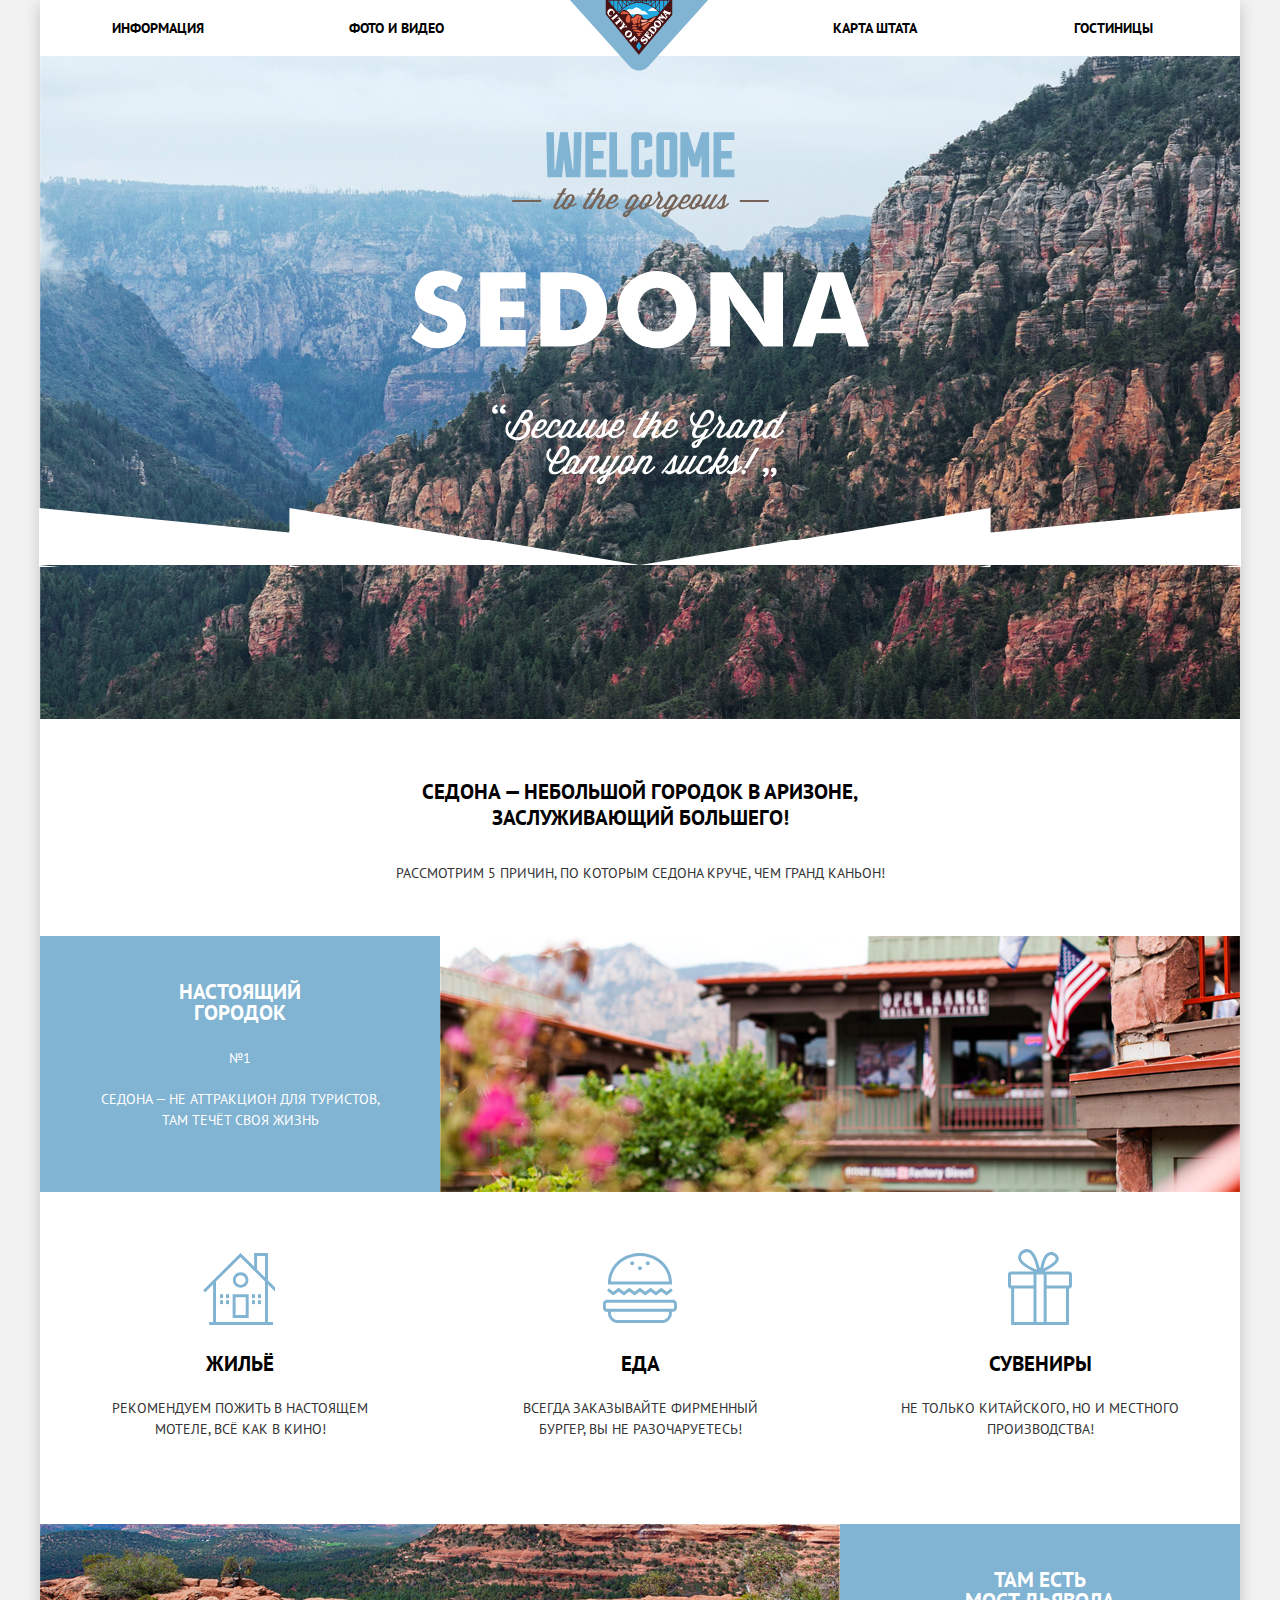
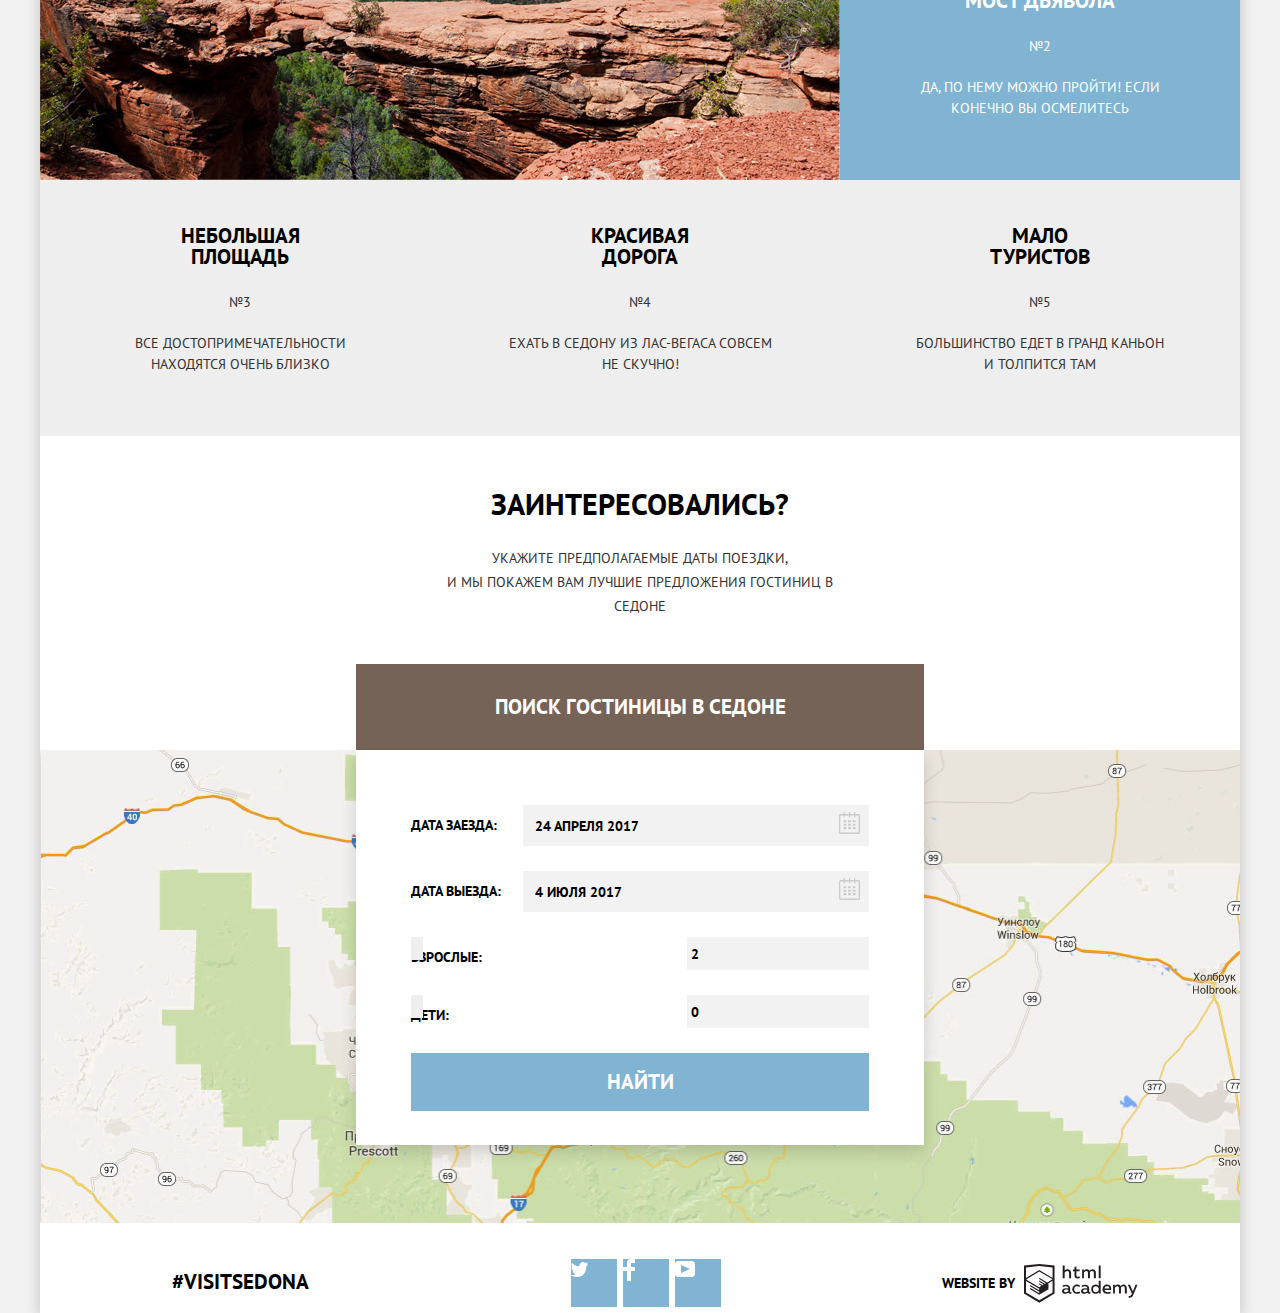
==== index.html @ 082857dd "Пыптки справиться с микросетками" ====
<!DOCTYPE html>
<html lang="ru">
  <head>
    <meta charset="utf-8">
    <title>Седона</title>
    <link href="https://fonts.googleapis.com/css?family=PT+Sans:400,700&amp;subset=cyrillic" rel="stylesheet"> 
    <link rel="stylesheet" href="css/normalize.css">
    <link rel="stylesheet" href="css/style.css">
  </head>
  <body>
    <div class="site-wrapper">
    <header class="main-header">
      <a class="main-header-logo">
        <img src="img/logo.png" width="140" height="71" alt="Логотип небольшого городка Седона">
      </a>
      <nav class="main-navigation">
        <ul class="site-navigation">
          <li><a href="#">Информация</a></li>
          <li><a href="#">Фото и видео</a></li>
          <li><a href="#">Карта штата</a></li>
          <li><a href="hotels.html">Гостиницы</a></li>
        </ul>
      </nav>
    </header>

    <main>
      <div class="sedona-description">
        <div class="welcome-wrapper">
          <img src="img/welcome.svg" width="459" height="353" alt="Добро пожаловать в Седону!">
        </div>
        <h1>Седона — небольшой городок в Аризоне, <br> заслуживающий большего!</h1>
      </div>

      <section class="features">
        <h2 class="visually-hidden">Преимущества</h2>
        <p class="feature-text">Рассмотрим 5 причин, по которым Седона круче, чем гранд каньон!</p>
        <ul class="features-list">
          <li class="features-list-item">
              <div class="feature-description">
                  <h3>Настоящий<br> городок</h3>
                  <span class="features-number">№1</span>
                  <p>Седона — не аттракцион для туристов, там течёт своя жизнь</p>
              </div>
              <img src="img/feature1.jpg" width="800" height="256" alt="Фотография городка Седона">  
              <ul class="advice-list">
                <li class="advice-list-item">
                  <h4>Жильё</h4>
                  <p>Рекомендуем пожить в настоящем мотеле, всё как в кино!</p>
                </li>
                <li class="advice-list-item">
                    <h4>Еда</h4>
                    <p>Всегда заказывайте фирменный бургер, вы не разочаруетесь!</p>
                </li>
                <li class="advice-list-item">
                    <h4>Сувениры</h4>
                    <p>Не только китайского, но и местного производства!</p>
                </li>
              </ul>         
          </li>

          <li class="features-list-item">
            <img src="img/feature2.jpg" width="800" height="256" alt="Фотография моста дьявола">
            <div class="feature-description">
              <h3>Там есть<br> Мост дьявола</h3>
              <span class="features-number">№2</span>
              <p>Да, по нему можно пройти! Если конечно вы осмелитесь</p>
            </div>
          </li>
          <li class="features-list-item">
            <h3>Небольшая<br> площадь</h3>
            <span class="features-number">№3</span>
            <p>Все достопримечательности находятся очень близко</p>
          </li>
          <li class="features-list-item">
            <h3>Красивая<br> дорога</h3>
            <span class="features-number">№4</span>
            <p>Ехать в Седону из Лас-Вегаса совсем не скучно!</p>
          </li>
          <li class="features-list-item">
            <h3>Мало<br> туристов</h3>
            <span class="features-number">№5</span>
            <p>Большинство едет в гранд каньон<br> и толпится там</p>
          </li>
        </ul>
      </section>

      <section class="search">
        <h2 class="visually-hidden">Поиск гостиницы в Седоне</h2>
        <p class="search-words"><b>Заинтересовались?</b></p>
        <p class="search-info">Укажите предполагаемые даты поездки, <br>
            и мы покажем вам лучшие предложения гостиниц в седоне
        </p>
        <button class="button open-search-button" type="button">Поиск гостиницы в Седоне</button>

        <div class="modal modal-search">
            <h2 class="visually-hidden">Поиск гостиницы в Седоне</h2>

            <form class="search-form" action="https://echo.htmlacademy.ru" method="post">
              <p class="search-form-item">
                <label for="arrival-date-info">Дата заезда:</label>
                <input class="input-dates" type="text"  value="24 апреля 2017" placeholder="24 апреля 2017" name="arrival-date" id="arrival-date-info">
                <button class="button button-calendar" type="button">
                  Календарь
                  <svg xmlns="http://www.w3.org/2000/svg" width="21" height="22" viewBox="0 0 21 22">
                    <path d="M19.251 2.025h-2.845V.648c0-.381-.294-.689-.656-.689-.363 0-.656.308-.656.689v1.377h-3.938V.648c0-.381-.294-.689-.655-.689-.363 0-.657.308-.657.689v1.377H5.906V.648c0-.381-.294-.689-.656-.689-.363 0-.657.308-.657.689v1.377H1.75C.784 2.025 0 2.847 0 3.862v16.302C0 21.179.784 22 1.75 22h17.501c.966 0 1.749-.821 1.749-1.836V3.862c0-1.015-.783-1.837-1.749-1.837zm.437 18.139a.448.448 0 0 1-.437.459H1.75a.45.45 0 0 1-.438-.459V3.862a.45.45 0 0 1 .438-.459h2.844v1.378c0 .381.294.689.657.689.362 0 .656-.308.656-.689V3.403h3.938v1.378c0 .381.294.689.657.689.361 0 .655-.308.655-.689V3.403h3.938v1.378c0 .381.293.689.656.689.362 0 .656-.308.656-.689V3.403h2.845c.241 0 .437.206.437.459v16.302z"/>
                    <path d="M4.594 8.225h2.625v2.066H4.594zM4.594 11.668h2.625v2.067H4.594zM4.594 15.112h2.625v2.066H4.594zM9.188 15.112h2.625v2.066H9.188zM9.188 11.668h2.625v2.067H9.188zM9.188 8.225h2.625v2.066H9.188zM13.781 15.112h2.625v2.066h-2.625zM13.781 11.668h2.625v2.067h-2.625zM13.781 8.225h2.625v2.066h-2.625z"/>
                </svg>                
                </button>
              </p>
              <p class="search-form-item">
                <label for="departure-date-info">Дата Выезда:</label>
                <input class="input-dates" type="text" value="4 июля 2017" placeholder="4 июля 2017" name="departure-date" id="departure-date-info">
                <button class="button button-calendar" type="button">
                  Календарь
                  <svg xmlns="http://www.w3.org/2000/svg" width="21" height="22" viewBox="0 0 21 22">
                    <path d="M19.251 2.025h-2.845V.648c0-.381-.294-.689-.656-.689-.363 0-.656.308-.656.689v1.377h-3.938V.648c0-.381-.294-.689-.655-.689-.363 0-.657.308-.657.689v1.377H5.906V.648c0-.381-.294-.689-.656-.689-.363 0-.657.308-.657.689v1.377H1.75C.784 2.025 0 2.847 0 3.862v16.302C0 21.179.784 22 1.75 22h17.501c.966 0 1.749-.821 1.749-1.836V3.862c0-1.015-.783-1.837-1.749-1.837zm.437 18.139a.448.448 0 0 1-.437.459H1.75a.45.45 0 0 1-.438-.459V3.862a.45.45 0 0 1 .438-.459h2.844v1.378c0 .381.294.689.657.689.362 0 .656-.308.656-.689V3.403h3.938v1.378c0 .381.294.689.657.689.361 0 .655-.308.655-.689V3.403h3.938v1.378c0 .381.293.689.656.689.362 0 .656-.308.656-.689V3.403h2.845c.241 0 .437.206.437.459v16.302z"/>
                    <path d="M4.594 8.225h2.625v2.066H4.594zM4.594 11.668h2.625v2.067H4.594zM4.594 15.112h2.625v2.066H4.594zM9.188 15.112h2.625v2.066H9.188zM9.188 11.668h2.625v2.067H9.188zM9.188 8.225h2.625v2.066H9.188zM13.781 15.112h2.625v2.066h-2.625zM13.781 11.668h2.625v2.067h-2.625zM13.781 8.225h2.625v2.066h-2.625z"/>
                </svg>                
                </button>
              </p>
              <p class="search-form-item">
                  <label for="adults-quantity">Взрослые:</label>
                  <button class="button button-plus" type="button">Увеличить</button>
                  <input type="text" name="adults-quantity" id="adults-quantity" value="2">
                  <button class="button button-minus" type="button">Уменьшить</button>
              </p>
              <p class="search-form-item">
                  <label for="children-quantity">Дети:</label>
                  <button class="button button-plus" type="button">Увеличить</button>
                  <input type="text" name="children-quantity" id="children-quantity" value="0">
                  <button class="button button-minus" type="button">Уменьшить</button>
              </p>
              <button class="button search-button" type="submit">Найти</button>
            </form>
            
        </div>

      </section>

      <section class="location">
        <h2 class="visually-hidden">Местоположение Седоны</h2>
        <img src="img/map.jpg" width="1200" height="473" alt="Расположение городка Седона: штат Аризона">
      </section>
    </main>

    <footer class="main-footer">
      <p class="sedona-hashtag">#visitsedona</p>
      <ul class="footer-social">
        <li>
          <a class="social-button" href="#">
            Twitter
            <svg xmlns="http://www.w3.org/2000/svg" xmlns:xlink="http://www.w3.org/1999/xlink" width="17" height="15" viewBox="0 0 17 15">
              <path d="M10.95.144c1.685-.496 2.984.27 3.577 1.179.673-.231 1.331-.481 2.011-.708a2.345 2.345 0 0 1-.857 1.768c.685.17 1.304-.491 1.304-.491-.169 1-1.006 1.788-1.563 2.024-.231 6.75-3.175 11.217-10.077 11.082h-.446c-.41 0-4.164-.46-4.898-1.887 2.271.196 3.893-.422 4.693-1.177-.96-.3-2.679-.477-2.979-2.95.349.106.564.228 1.19.119C1.705 8.247.374 7.53.448 5.33c.285.328 1.067.536 1.34.472C1.085 5.561-.182 2.442.894.85c1.818 1.854 3.735 3.606 7.152 3.773C8.254 2.33 9.183.793 10.95.144z"/>
          </svg>
          </a>
        </li>
        <li>
          <a class="social-button" href="#">
            Facebook
            <svg xmlns="http://www.w3.org/2000/svg" width="12" height="22" viewBox="0 0 12 22">
              <path d="M12 4V0H8a4 4 0 0 0-4 4v4H0v4h4v10h4V12h4V8H8V4h4z"/>
            </svg>
          </a>
        </li>
        <li>
          <a class="social-button" href="#">
            Youtube
            <svg xmlns="http://www.w3.org/2000/svg" xmlns:xlink="http://www.w3.org/1999/xlink" width="20" height="16" viewBox="0 0 20 16">
              <path d="M17 0H3C1.35 0 0 1.35 0 3v10c0 1.65 1.35 3 3 3h14c1.65 0 3-1.35 3-3V3c0-1.65-1.35-3-3-3zM6.027 11.998V4.002L15.014 8l-8.987 3.998z"/>
          </svg>
          </a>
        </li>
      </ul>
     <p class="footer-copyright">
       <b>website by</b>
       <a href="https://htmlacademy.ru/intensive/htmlcss">
        <svg xmlns="http://www.w3.org/2000/svg" width="115" height="41">
          <path d="M46.84 28.22a2.07 2.07 0 0 0 .58-.11v1.4a3.41 3.41 0 0 1-1.24.22 1.75 1.75 0 0 1-1.75-1 5.08 5.08 0 0 1-3.3 1.13c-1.59 0-3.06-.87-3.06-2.68 0-2.24 2.08-2.93 3.9-2.93a11.63 11.63 0 0 1 2.28.26v-.31c0-1.09-.8-1.86-2.3-1.86a7.79 7.79 0 0 0-3.15.67v-1.79a10.72 10.72 0 0 1 3.35-.58c2.48 0 4 1.18 4 3.83v3.14a.57.57 0 0 0 .69.61zm-6.76-1.19a1.42 1.42 0 0 0 1.64 1.29 3.56 3.56 0 0 0 2.53-1v-1.51a10.21 10.21 0 0 0-1.9-.22c-1.1.01-2.27.35-2.27 1.45zM53.06 20.62a5.29 5.29 0 0 1 2.7.67v1.79a4.28 4.28 0 0 0-2.42-.73 2.89 2.89 0 1 0 0 5.76 5.26 5.26 0 0 0 2.55-.67v1.8a6.58 6.58 0 0 1-2.9.6 4.42 4.42 0 0 1-4.72-4.54 4.54 4.54 0 0 1 4.79-4.68zM65.84 28.22a2.07 2.07 0 0 0 .58-.11v1.4a3.41 3.41 0 0 1-1.24.22 1.75 1.75 0 0 1-1.75-1 5.08 5.08 0 0 1-3.3 1.13c-1.59 0-3.06-.87-3.06-2.68 0-2.24 2.08-2.93 3.9-2.93a11.63 11.63 0 0 1 2.28.26v-.31c0-1.09-.8-1.86-2.3-1.86a7.79 7.79 0 0 0-3.15.67v-1.79a10.72 10.72 0 0 1 3.35-.58c2.48 0 4 1.18 4 3.83v3.14a.57.57 0 0 0 .69.61zm-6.76-1.19a1.42 1.42 0 0 0 1.64 1.29 3.56 3.56 0 0 0 2.53-1v-1.51a10.21 10.21 0 0 0-1.9-.22c-1.11.01-2.27.35-2.27 1.45zM76.67 16.85v12.76h-1.76v-1.39a4.07 4.07 0 0 1-3.35 1.62 4.62 4.62 0 0 1 0-9.22 4 4 0 0 1 3.15 1.37v-5.14h2zm-4.76 5.48a2.9 2.9 0 0 0 0 5.8 3 3 0 0 0 2.79-1.84v-2.13a3.06 3.06 0 0 0-2.79-1.83zM82.99 20.62c3.48 0 4.68 2.81 4.12 5.34h-6.58c.22 1.57 1.75 2.22 3.35 2.22a6.41 6.41 0 0 0 2.77-.62v1.68a7.5 7.5 0 0 1-3.14.6c-2.68 0-5-1.53-5-4.61a4.39 4.39 0 0 1 4.48-4.61zm.09 1.62a2.39 2.39 0 0 0-2.57 2.26h4.85a2.06 2.06 0 0 0-2.28-2.26zM89.1 29.61v-8.75h1.73v1.09a4 4 0 0 1 2.92-1.33 3 3 0 0 1 2.73 1.4 4.33 4.33 0 0 1 3.06-1.4 3.21 3.21 0 0 1 3.32 3.52v5.47h-2V24.2a1.67 1.67 0 0 0-1.73-1.84 2.94 2.94 0 0 0-2.17 1.18V29.61h-2V24.2a1.67 1.67 0 0 0-1.73-1.84 3.11 3.11 0 0 0-2.32 1.35v5.91h-2zM111.47 20.86h2l-4.1 9.93c-.95 2.28-2.19 3-3.52 3a5 5 0 0 1-1.15-.15v-1.66a3 3 0 0 0 .89.13c.95 0 1.66-.67 2.17-2l.18-.44-4.16-8.82h2.13l3 6.6zM40.66 1.53v5a4 4 0 0 1 2.83-1.2A3.41 3.41 0 0 1 47.1 8.9v5.41h-2V9.15a1.9 1.9 0 0 0-2-2.1 3.08 3.08 0 0 0-2.44 1.46v5.8h-2V1.53h2zM52.43 2.42v3.12h3.17v1.71h-3.17v4c0 1.15.53 1.53 1.66 1.53a4.71 4.71 0 0 0 1.77-.35v1.68a7.14 7.14 0 0 1-2.35.38 2.68 2.68 0 0 1-3-2.88V7.23h-1.6V5.52h1.57V2.88zM58.1 14.29V5.54h1.73v1.09a4 4 0 0 1 2.92-1.33 3 3 0 0 1 2.73 1.4 4.33 4.33 0 0 1 3.06-1.4 3.21 3.21 0 0 1 3.32 3.52v5.47h-2V8.88a1.67 1.67 0 0 0-1.73-1.84 2.94 2.94 0 0 0-2.17 1.18V14.29h-2V8.88a1.67 1.67 0 0 0-1.73-1.84 3.11 3.11 0 0 0-2.32 1.35v5.91h-2zM74.72 1.52h1.95v12.76h-1.95zM15.44.02h-.16L0 1.62v28l15.28 9.09 15.28-9.09v-28zm13.12 28.45l-13.28 7.9L2 28.47V16.99l13.22 7.87v1.43l-9.07-5.4v1.38l9.11 5.47v1.46l-9.1-5.42v1.38l9.11 5.47 9.19-5.5V19.22l4.1-2.45v11.67zm0-13.16l-3.65 2.14-1.68 1-8-4.76v1.38l6.84 4.07h-.06l-.15.09-1 .57-5.64-3.36v1.38l4.45 2.65-1.05.7-3.36-2v1.38l2.21 1.3-2.25 1.35-13.16-7.82 13.17-7.92zm0-1.39L15.21 6.05l-13.2 7.86V3.41l13.28-1.39 13.28 1.39v10.51z"/>
        </svg>
       </a>
     </p>
    </footer>
    </div>
  </body>
</html>
---- css/style.css ----
body {
    margin: 0;
    padding: 0;
  
    font-family: 'PT Sans', Arial, sans-serif;
    font-size: 14px;
    line-height: 21px;
    font-weight: 400;
    color:#333333;
    text-transform: uppercase;

    background-color: #f2f2f2;  
  }

.site-wrapper {
    position: relative;
    width: 1200px;
    margin: 0 auto;

    background-color: #ffffff;
    box-shadow: 0 5px 15px 0 rgba(0, 1, 1, 0.2);
}

a {
      text-decoration: none;
  }

img {
    max-width: 100%;
    height: auto;
  }

.button {
    font: inherit;
    font-weight: 700;
  
    text-align: center;
    color: #ffffff;
    vertical-align: middle;
    text-transform: uppercase;
  
    border: none;
}

.button.open-search-button,
.button.book-button {
    background-color: #766357;
}

.button.open-search-button {
    display: block;
    width: 568px;
    height: 86px;
    margin: 0 auto;
    box-sizing: border-box;

    font-size: 21px;
    line-height: 26px;
}

.button.open-search-button:hover,
.button.open-search-button:focus,
.button.book-button:hover,
.button.book-button:focus {
    background-color: #604e43;
}

.button.open-search-button:active,
.button.book-button:active {
    color: rgba(255, 255, 255, 0.3);

    background-color: #503e33;
}

.button.button-calendar,
.button.button-minus,
.button.button-plus  {
    font-size: 0;
}

.button.button-calendar {
    position: absolute;
    right: 3px;
    top: 6px;
    background: none;
}

.button.button-calendar path {
    fill: #cacaca;
    outline: none;
}


.button.button-calendar:hover path,
.button.button-calendar:focus path {
    fill: #000000;
    outline: none;
}

.button.button-calendar:active path {
    fill:#81b3d2;
    outline: none;
}

.button.button-minus,
.button.button-plus  {
    position: absolute;
}

.button.search-button,
.button.info-button {
    background-color: #81b3d2;
}

.button.search-button {
    box-sizing: border-box;
    width: 100%;
    height: 58px;
    font-size: 21px;
    line-height: 26px;
}

.button.info-button {
    min-width: 110px;
    margin-right: 6px;
    box-sizing: border-box;
}

.button.search-button:hover,
.button.info-button:focus,
.button.search-button:hover,
.button.info-button:focus  {
    background-color: #669ec0;
}

.button.search-button:active,
.button.info-button:active {
    color: rgba(255, 255, 255, 0.3);

    background-color: #5496bd;
}

.social-button {
    font-size: 0;
    background-color: #81b3d2;
}

.social-button:hover,
.social-button:focus {
    background-color: #669ec0;
}

.social-button:active {
    background-color: #5496bd;
}


.main-navigation {
    margin: 0;
    padding: 0;

    font-size: 14px;
    line-height: 26px;
    font-weight: 700;
    color: #000000;
  
    background-color: #ffffff;
  }

.site-navigation {
    display: flex;
    flex-wrap: wrap;
    
    margin: 0;
    padding: 0;

    list-style: none;
}

.site-navigation li {
    width: 239px;
    box-sizing: border-box;
    /* временно для сетки */
}

.site-navigation li:nth-child(2) {
    margin-right: 239px;
}

.site-navigation a {
    display: block;
    box-sizing: border-box;
    width: 239px;
    text-align: center;
    padding-top: 15px;
    padding-bottom: 15px;
    padding-right: 72px;
    padding-left: 68px;

    color: #000000;
}

.site-navigation a:hover,
.site-navigation a:focus {
    color: #81b3d2;
}

.site-navigation a:active {
    color: rgba(0, 0, 0, 0.3);
}

.main-header-logo {
    position: absolute;
    top: 0;
    left: 529px;
    z-index: 2;
}

.sedona-description {
    background-color: #ffffff;
}

.welcome-wrapper {
    position: relative;
    min-height: 508px;
    padding-top: 76px;
    padding-bottom: 79px;
    margin-bottom: 60px;

    text-align: center;

    background-image: url(../img/background-photo.jpg);
    background-position: 0 -82px;
    background-repeat: no-repeat;
}

.welcome-wrapper::after {
    content: " ";
    position: absolute;
    top: 452px;
    left: -1px;

    width: 1202px;
    height: 59px;

    background-image: url(../img/polygon.svg);
}



.sedona-description h1 {
    width: 440px;
    margin: 0 auto 35px;
    padding: 0;

    font-size: 21px;
    line-height: 26px;
    font-weight: 700;
    text-align: center;
    color: #000000;
}


.features {
    margin-bottom: 50px;
}

.features .feature-text{
    width: 489px;
    margin: 0 auto 56px;
    padding: 0;

    font-size: 14px;
    line-height: 14px;
    color: #333333;
}

.features-list {
    display: flex;

    margin: 0;
    padding: 0;

    flex-wrap: wrap;
    list-style: none;

    background-color: #eeeeee;
}

.features-list-item {
    min-width: 400px;
    min-height: 256px;

    text-align: center;
}

.features-list .advice-list {
    display: flex;
    flex-wrap: wrap;

    list-style: none;
}

.advice-list-item {
    box-sizing: border-box;
    width: 400px;
    min-height: 332px;

    text-align: center;
}


.features-list-item h3,
.advice-list-item h4 {
    margin: 0;
    padding: 0;

    font-size: 21px;
    line-height: 21px;
    font-weight: 700;
    color: #000000;
}

.advice-list-item h4 {
    position: relative;
    margin-top: 161px;
    margin-right: auto;
    margin-left: auto;
    margin-bottom: 24px;
}

.advice-list-item h4::before {
    content: "";
    position: absolute;

    background-repeat: no-repeat;
    background-position: 0 0;

}

.advice-list-item:first-child h4::before {
    top: -100px;
    left: 163px;
     width: 72px;
    height: 75px;
    background-image: url(../img/advice-icon-1.svg);
}

.advice-list-item:nth-child(2) h4::before {
    top: -100px;
    left: 163px;
    width: 74px;
    height: 70px;
    background-image: url(../img/advice-icon-2.svg);
}

.advice-list-item:nth-child(3) h4::before {
    top: -104px;
    left: 168px;
    width: 64px;
    height: 76px;
    background-image: url(../img/advice-icon-3.svg);
}

.features-list p,
.features-list span {
    margin: 0;
    padding: 0;

    font-size: 14px;
    line-height: 21px;
    font-weight: 400;
    color: #333333;
}

.advice-list-item p {
    width: 290px;
    margin-left: auto;
    margin-right: auto;
    box-sizing: border-box;

    text-align: center;    
}

.features-list-item {
    box-sizing: border-box;
    text-align: center;
}

.features-list-item:first-child,
.features-list-item:nth-child(2) {
    display: flex;
    flex-wrap: wrap;

    text-align: center;
    background-color: #81b3d2;
}

.features-list-item:not(:first-child) h3,
.features-list-item:not(:nth-child(2)) h3 {
    margin-top: 45px;
    margin-bottom: 25px;
    text-align: center;
}

.features-number {
    display: block;
    margin-bottom: 30px;
}

.features-list-item:not(:first-child) p,
.features-list-item:not(:nth-child(2)) p {
    width: 280px;
    margin-top: 20px;
    margin-left: auto;
    margin-right: auto;
    text-align: center;
}

.feature-description {
    width: 400px;
}

.feature-description p,
.feature-description  span,
.feature-description h3 {
    color: #ffffff;
}

.advice-list {
    margin: 0;
    padding: 0;
    
    background-color: #ffffff;
}

.search {
    position: relative;
}

.search-words {
    width: 434px;
    margin: 0 auto;
    margin-bottom: 24px;
    padding: 0;

    text-align: center;
    font-size: 30px;
    line-height: 36px;
    font-weight: 700;
    color: #000000;
}

.search .search-info {
    width: 440px;
    margin: 0 auto 46px;
    padding: 0;

    font-size: 14px;
    line-height: 24px;
    text-align: center;
}

.modal {
    position: absolute;
    left: 316px;
    width: 568px;
    height: 395px;
    padding: 55px;
    box-sizing: border-box;

    background-color: #ffffff;

    box-shadow: 0px 7px 15px 0 rgba(0, 1, 1, 0.15);
}

.modal-search p {
    margin: 0;
    padding: 0; 
}

.search-form {
    display: flex;
    flex-direction: column;
    flex-wrap: wrap;
}

.search-form-item label {
    display: inline-block;
    margin-top: 7px;
    vertical-align: middle;

    font-size: 14px;
    line-height: 26px;
    font-weight: 700;
    color: #000000;
}

.search-form input {
    font: inherit;
    font-size: 14px;
    line-height: 26px;
    font-weight: 700;

    background-color: #f2f2f2;
    border: 2px solid #f2f2f2;
}

p.search-form-item {
    position: relative;
    display: flex;
    flex-wrap: wrap;
    justify-content: space-between;
    margin-bottom: 25px;
}

.search-form input:hover {
    background-color: #ebebeb;
    border: 2px solid #ebebeb;
}

.search-form input:focus {
    background-color: transparent;
    border: 2px solid #e5e5e5;
    outline: none;
}

.input-dates {
    width: 346px;
    padding: 6px 40px 5px 10px;
    box-sizing: border-box;
    text-transform: uppercase;  
}


.location {
    box-sizing: border-box;
    height: 473px;
}

.main-footer {
    display: flex;
    padding-top: 36px;
    color: #000000;
  
    background-color: #ffffff;
  }

.main-footer .sedona-hashtag {
    margin: 0;
    margin-top: 10px;
    margin-left: 132px;
    margin-right: 256px;
    padding: 0;

    font-size:  21px;
    line-height: 26px;
    font-weight: 700;
}

.main-footer .footer-social {
    display: flex;
    margin: 0;
    padding: 0;

    list-style: none;
}

.footer-social li {
    position: relative;
    display: flex;
    margin-left: 6px;
}

.social-button {
    width: 46px;
    height: 48px;
    background-color: #81b3d2;
    box-sizing: border-box;
}

.social-button svg {
    text-align: center;
    vertical-align: middle;
    fill: #ffffff;
}

.social-button svg:hover,
.social-button svg:focus {
    fill: #ffffff;
}

.social-button svg:active {
    fill: #81b3d2;
}

.main-footer .footer-copyright {
    display: flex;
    margin: 0;
    margin-left: auto;
    margin-top: 5px;
    margin-right: 101px;
    padding: 0;

    font-size: 14px;
    line-height: 26px;
    font-weight: 400;
    color: #000000;
}

.footer-copyright > b {
    margin-right: 9px;
    margin-top: 6px;
}

.footer-copyright svg {
    fill: #231f20;
}

.footer-copyright svg:hover,
.footer-copyright svg:focus {
    fill: #81b3d2;
}

.footer-copyright svg:active {
    fill: #bdbbbc;
}

/* Стилизация страницы с отелями */
.inner-page {
    color: #333333;
    background-color: #ffffff;
}

.site-navigation .current,
.site-navigation .current:hover,
.site-navigation .current:focus,
.site-navigation .current:active {
    color: #766357;
}

.filters {
    padding: 27px 74px 0px 71px;
    box-sizing: border-box;
    min-height: 217px;
    background-color: #ffffff;
    background-image: url("../img/filter-background.jpg");
    background-position: 0 -295px;
    background-repeat: no-repeat;
    background-size: cover;
}

.filters-form {
    display: flex;
    box-sizing: border-box;
}

.filters-form fieldset{
    display: flex;
    flex-direction: column;
    margin: 0;
    padding: 0;

    border: none;
}

.filters-form fieldset:not(:first-child) {
    margin-left: 100px;
}

.filters-form legend{
    margin: 0;
    padding: 0;

    font-size:  16px;
    line-height: 21px;
    font-weight: 700;
    color: #ffffff ;

}

.filters-form  ul {
    margin: 0;
    margin-top: 25px;
    margin-left: 40px;
    padding: 0;
    box-sizing: border-box;

    list-style: none;

    font-size:  14px;
    line-height: 21px;
    font-weight: 400;
    color: #ffffff ;
}

.filter-option {
    margin-bottom: 25px;
}

.filter-button {
    font-size:  14px;
    line-height: 21px;
    font-weight: 400;
    color: #ffffff ;

    background-color: transparent;
    border: 2px solid #ffffff;
    border-radius: 2px;
}

.filter-button:hover,
.filter-button:focus,
.filter-button:active {
    color: #000000;

    background-color: #ffffff;
}

.sorting {
    display: flex;
    box-sizing: border-box;
    padding: 30px 72px;
    border-bottom: 1px solid #f2f2f2;

    background-color: #ffffff;
}

.sorting-result {
    margin: 0;
    margin-right: 49px;
    padding: 0;
    box-sizing: border-box;

    font-size:  21px;
    line-height: 26px;
    font-weight: 700;
    color: #000000 ;
}

.sorting h2 {
    margin: 0;
    padding: 0;
    box-sizing: border-box;

    font-size:  12px;
    line-height: 18px;
    font-weight: 400;
    color: #000000 ;
}

.sorting-type-list {
    display: flex;
    box-sizing: border-box;
    margin: 0;
    padding: 0;

    list-style: none;

    font-size:  12px;
    line-height: 18px;
    font-weight: 400;
    color: rgba(0, 0, 0, 0.3);
}

.sorting-type-list a {
    font-size:  12px;
    line-height: 18px;
    font-weight: 400;
    color: rgba(0, 0, 0, 0.3);

    text-decoration: underline;
    text-decoration-color: rgba(0, 0, 0, 0.3);
    text-decoration-style: dotted;
}

.current-sorting a,
.current-sorting a:hover,
.current-sorting a:focus {
    color: #81b3d2;

    text-decoration: none;
}

.sorting-type-list a:hover,
.sorting-type-list a:focus {
    color: #81b3d2;
    text-decoration-color: #81b3d2;
}

.sorting-type-list a:active {
    color: #000000;
    text-decoration: none;
}

.sorting-arrows a {
    font-size: 0;
}

.hotels-list {
    display: flex;
    margin: 0;
    padding: 0;
    box-sizing: border-box;
    flex-direction: column;
    list-style: none;
}

.hotel-list-item {
    display: flex;
    padding: 30px 72px;
    box-sizing: border-box;
    border-bottom: 1px solid #f2f2f2;
}

.hotel-list-item img {
    margin-right: 30px;
}

.hotel-description {
    display: flex;
    flex-direction: column;
    box-sizing: border-box;
}

.hotel-description h3,
.hotel-description p {
    margin: 0;
    padding: 0;
}

.hotel-description h3 {
    margin: 0;
    padding: 0;

    font-size:  21px;
    line-height: 26px;
    font-weight: 700;
    color: #000000;
}

.hotel-name>a {
    display: block;
    box-sizing: border-box;
    font-size:  21px;
    line-height: 26px;
    font-weight: 700;
    color: #000000 ;
}

.hotel-name>a:hover,
.hotel-name>a:focus {
    color: #81b3d2;
}

.hotel-name>a:active {
    color: rgba(0, 0, 0, 0.3);
}

.type-of-hotel,
.price {
    font-size:  14px;
    line-height: 21px;
    font-weight: 400;
    color: #333333 ;
}

.rating ul {
    display: flex;
    margin: 0;
    padding: 0;
    box-sizing: border-box;

    font-size: 0;
    list-style: none;
}

.rating-score {
    font-size:  14px;
    line-height: 21px;
    font-weight: 400;
    color: #666666 ; 
    background-color: #f2f2f2;
}

/* body>*>*>* {
 
    background-color: rgba(88, 204, 88, 0.877);
    outline: 2px solid rgb(2, 39, 2);
}


body>*>*>*>*>* {
    background-color: rgba(216, 78, 101, 0.877);
    outline: 2px solid rgb(59, 0, 9);
} */

.visually-hidden {
    position: absolute;

    width: 1px;
    height: 1px;
    margin: -1px;
    border: 0;
    padding: 0;
  
    white-space: nowrap;
  
    clip-path: inset(100%);
    clip: rect(0 0 0 0);
    overflow: hidden;
  }
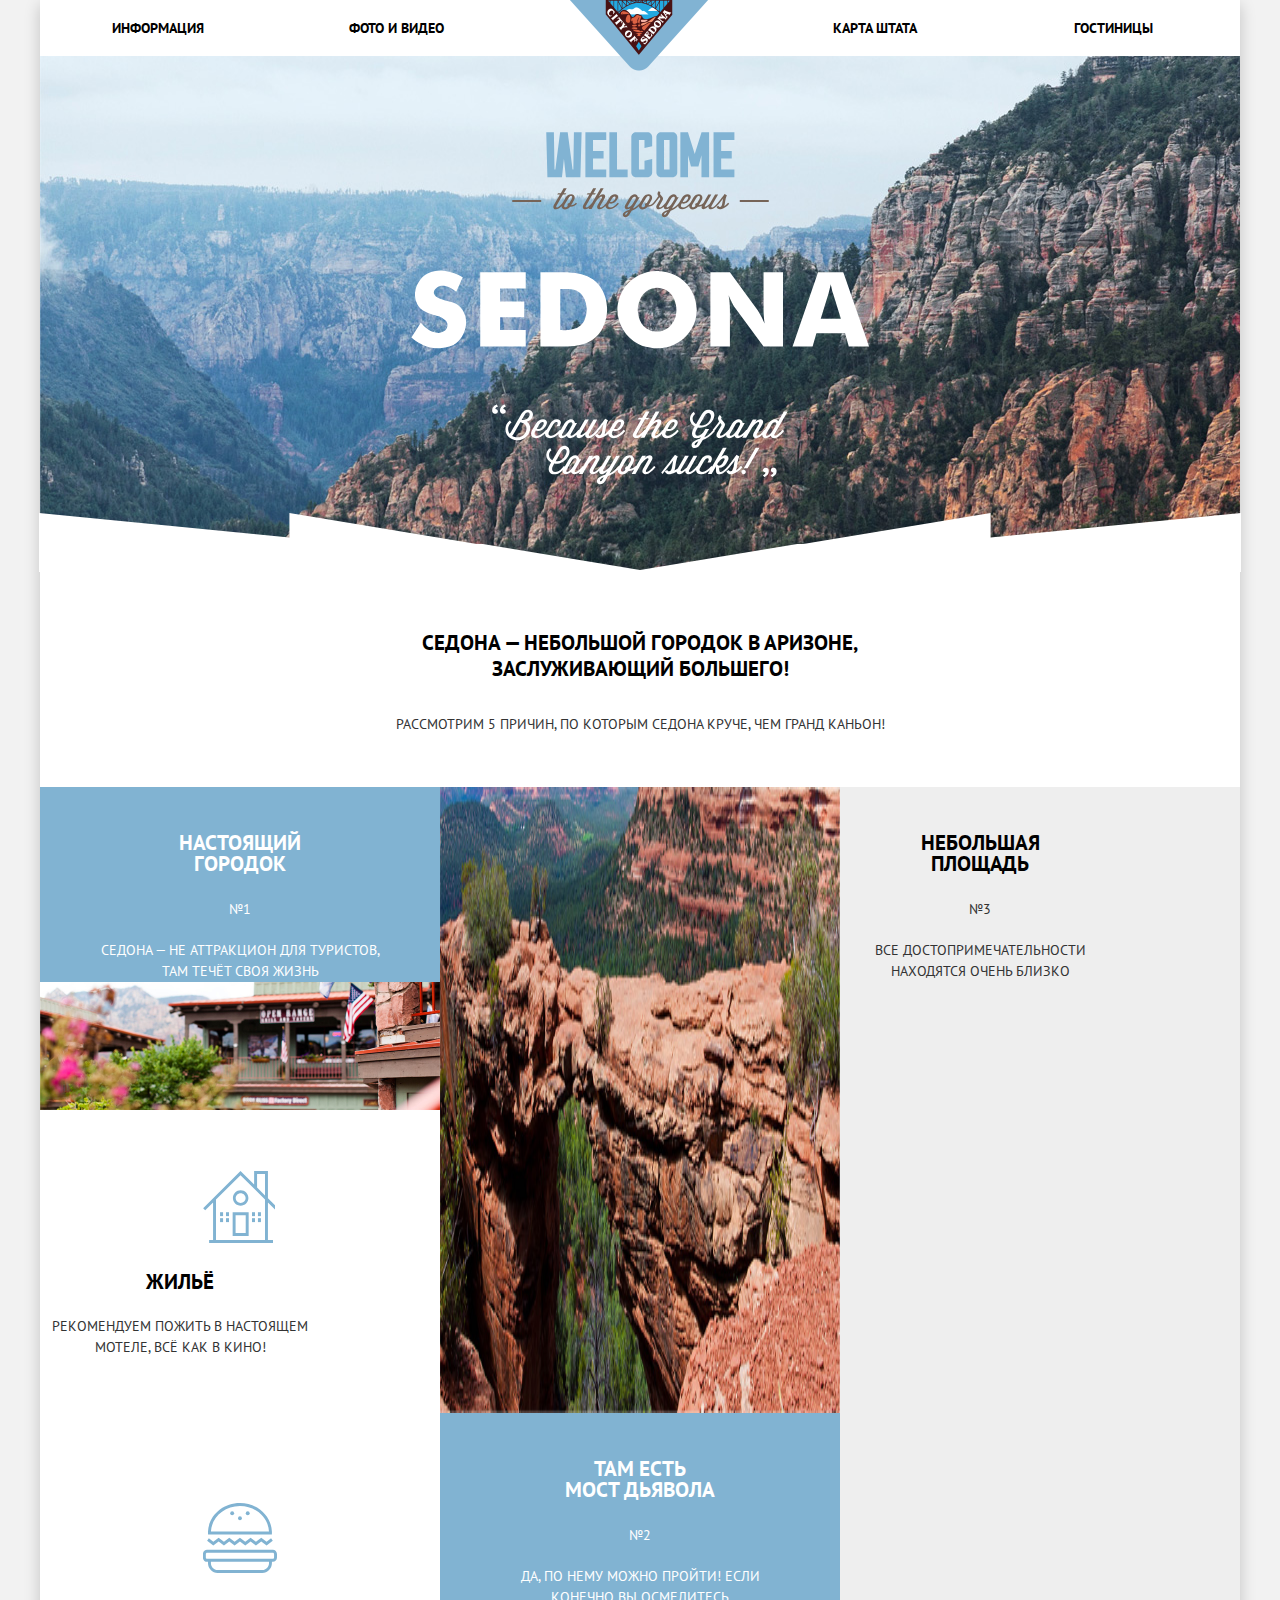
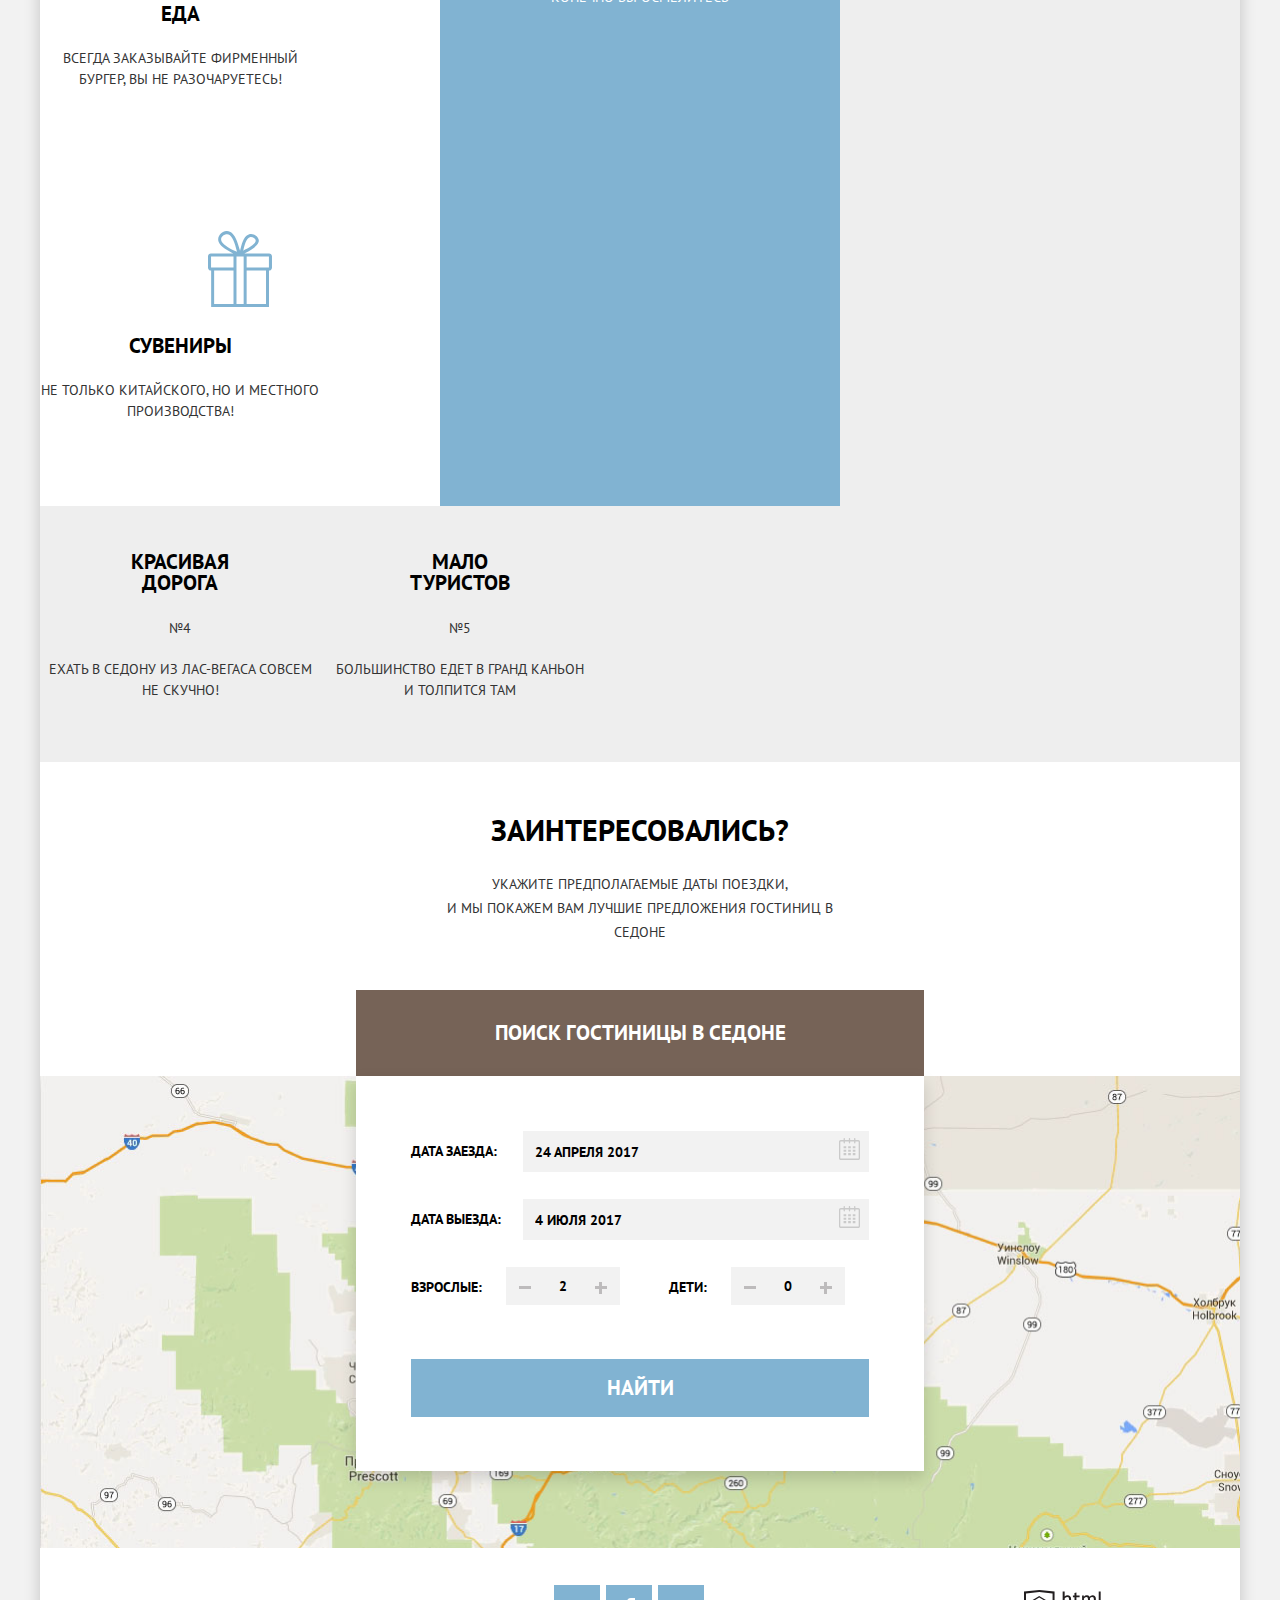
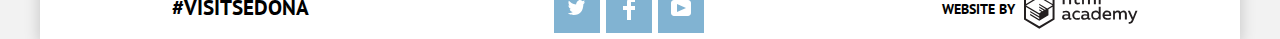
==== commit a039d988: "доделала микросетки" ====
--- a/index.html
+++ b/index.html
@@ -118,18 +118,26 @@
                 </svg>                
                 </button>
               </p>
+              <div class="quantity-form-wrapper">
               <p class="search-form-item">
                   <label for="adults-quantity">Взрослые:</label>
-                  <button class="button button-plus" type="button">Увеличить</button>
-                  <input type="text" name="adults-quantity" id="adults-quantity" value="2">
-                  <button class="button button-minus" type="button">Уменьшить</button>
+                  <div class="quantity-buttons-wrapper">
+                     <button class="button button-minus" type="button">Уменьшить</button>                    
+                     <input type="text" name="adults-quantity" id="adults-quantity" value="2">
+                     <button class="button button-plus" type="button">Увеличить</button>
+                    
+                  </div>
               </p>
               <p class="search-form-item">
                   <label for="children-quantity">Дети:</label>
-                  <button class="button button-plus" type="button">Увеличить</button>
-                  <input type="text" name="children-quantity" id="children-quantity" value="0">
-                  <button class="button button-minus" type="button">Уменьшить</button>
+                  <div class="quantity-buttons-wrapper">
+                    <button class="button button-minus" type="button">Уменьшить</button>                    
+                    <input type="text" name="children-quantity" id="children-quantity" value="0">
+                    <button class="button button-plus" type="button">Увеличить</button>
+                    
+                  </div>
               </p>
+              </div>
               <button class="button search-button" type="submit">Найти</button>
             </form>
             
--- a/css/style.css
+++ b/css/style.css
@@ -104,7 +104,50 @@
 
 .button.button-minus,
 .button.button-plus  {
-    position: absolute;
+    position: relative;
+    width: 38px;
+    height: 38px;
+    box-sizing: border-box;
+    background-color: #f2f2f2;
+}
+
+.button.button-minus::before {
+    content: "";
+    position: absolute;
+
+    top: 19px ;
+    left: 13px ;
+
+    width: 12px;
+    height: 3px;
+
+    border-top: 3px solid #bdbbbc;
+}
+
+.button.button-plus::before {
+    content: "";
+    position: absolute;
+
+    top: 19px ;
+    left: 13px ;
+
+    width: 12px;
+    height: 3px;
+
+    border-top: 3px solid #bdbbbc;
+}
+
+.button.button-plus::after {
+    content: "";
+    position: absolute;
+
+    top: 15px ;
+    left: 14px ;
+
+    width: 3px;
+    height: 12px;
+
+    border-right: 3px solid #bdbbbc;
 }
 
 .button.search-button,
@@ -114,6 +157,7 @@
 
 .button.search-button {
     box-sizing: border-box;
+    margin-top: 32px;
     width: 100%;
     height: 58px;
     font-size: 21px;
@@ -121,8 +165,6 @@
 }
 
 .button.info-button {
-    min-width: 110px;
-    margin-right: 6px;
     box-sizing: border-box;
 }
 
@@ -222,22 +264,21 @@
 
 .welcome-wrapper {
     position: relative;
-    min-height: 508px;
     padding-top: 76px;
     padding-bottom: 79px;
-    margin-bottom: 60px;
 
     text-align: center;
 
     background-image: url(../img/background-photo.jpg);
     background-position: 0 -82px;
     background-repeat: no-repeat;
+    background-color: #766357;
 }
 
 .welcome-wrapper::after {
     content: " ";
     position: absolute;
-    top: 452px;
+    bottom: -2px;
     left: -1px;
 
     width: 1202px;
@@ -252,6 +293,7 @@
     width: 440px;
     margin: 0 auto 35px;
     padding: 0;
+    padding-top: 60px;
 
     font-size: 21px;
     line-height: 26px;
@@ -288,7 +330,7 @@
 }
 
 .features-list-item {
-    min-width: 400px;
+    max-width: 400px;
     min-height: 256px;
 
     text-align: center;
@@ -303,7 +345,7 @@
 
 .advice-list-item {
     box-sizing: border-box;
-    width: 400px;
+    max-width: 400px;
     min-height: 332px;
 
     text-align: center;
@@ -511,7 +553,7 @@
     display: flex;
     flex-wrap: wrap;
     justify-content: space-between;
-    margin-bottom: 25px;
+    margin-bottom: 27px;
 }
 
 .search-form input:hover {
@@ -532,6 +574,24 @@
     text-transform: uppercase;  
 }
 
+.quantity-form-wrapper {
+    display: flex;
+    flex-direction: row;
+    justify-content: space-between;
+}
+
+.quantity-buttons-wrapper {
+    display: flex;
+    width: 114px;
+    flex-direction: row;
+}
+
+.quantity-form-wrapper input[type="text"] {
+width: 38px;
+height: 38px;
+text-align: center;
+box-sizing: border-box;
+}
 
 .location {
     box-sizing: border-box;
@@ -540,7 +600,10 @@
 
 .main-footer {
     display: flex;
+    justify-content: space-between;
     padding-top: 36px;
+    padding-left: 132px;
+    padding-right: 101px;
     color: #000000;
   
     background-color: #ffffff;
@@ -549,8 +612,6 @@
 .main-footer .sedona-hashtag {
     margin: 0;
     margin-top: 10px;
-    margin-left: 132px;
-    margin-right: 256px;
     padding: 0;
 
     font-size:  21px;
@@ -575,6 +636,8 @@
 .social-button {
     width: 46px;
     height: 48px;
+    padding-top: 13px;
+    text-align: center;
     background-color: #81b3d2;
     box-sizing: border-box;
 }
@@ -597,9 +660,7 @@
 .main-footer .footer-copyright {
     display: flex;
     margin: 0;
-    margin-left: auto;
     margin-top: 5px;
-    margin-right: 101px;
     padding: 0;
 
     font-size: 14px;
@@ -639,11 +700,24 @@
     color: #766357;
 }
 
+/* body>*>*>* {
+ 
+    background-color: rgba(88, 204, 88, 0.877);
+    outline: 2px solid rgb(2, 39, 2);
+}
+
+
+body>*>*>*>*>* {
+    background-color: rgba(216, 78, 101, 0.877);
+    outline: 2px solid rgb(59, 0, 9);
+} */
+
+
 .filters {
     padding: 27px 74px 0px 71px;
     box-sizing: border-box;
-    min-height: 217px;
-    background-color: #ffffff;
+    padding-bottom: 10px;
+    background-color: #81b3d2;
     background-image: url("../img/filter-background.jpg");
     background-position: 0 -295px;
     background-repeat: no-repeat;
@@ -653,6 +727,13 @@
 .filters-form {
     display: flex;
     box-sizing: border-box;
+    justify-content: space-between;
+    
+}
+
+.fieldset-wrapper {
+    display: flex;
+    flex-wrap: wrap;
 }
 
 .filters-form fieldset{
@@ -665,7 +746,7 @@
 }
 
 .filters-form fieldset:not(:first-child) {
-    margin-left: 100px;
+    margin-left: 76px;
 }
 
 .filters-form legend{
@@ -680,6 +761,7 @@
 }
 
 .filters-form  ul {
+    width: 140px;
     margin: 0;
     margin-top: 25px;
     margin-left: 40px;
@@ -698,7 +780,58 @@
     margin-bottom: 25px;
 }
 
+.filter-option label {
+    position: relative;
+
+    display: block;
+
+    cursor: pointer;
+    user-select: none;
+}
+
+.filter-input-checkbox + label::before {
+    content: "";
+    position: absolute;
+    top: -1px;
+    left: -40px;
+
+    width: 20px;
+    height: 20px;
+
+    border: 2px solid #ffffff;
+    border-radius: 2px;
+}
+
+.filter-input-checkbox:disabled + label::before {
+    border: 2px solid #6a6a6a;
+}
+
+.filter-input-checkbox:checked + label::before {
+    content: "";
+    position: absolute;
+    top: -1px;
+    left: -40px;
+
+    width: 26px;
+    height: 23px;
+
+    border: none;
+    background-image: url(../img/checkbox-on.png);
+    background-position: 0 0;
+    background-repeat: no-repeat;
+}
+
+.filter-input-checkbox:checked:disabled + label::before {
+    background-image: url(../img/checkbox-on-disabled.png);
+}
+
 .filter-button {
+    position: absolute;
+    right: 169px;
+    top: 205px;
+    display: block;
+    width: 135px;
+    min-height: 34px;
     font-size:  14px;
     line-height: 21px;
     font-weight: 400;
@@ -717,6 +850,121 @@
     background-color: #ffffff;
 }
 
+
+.filter-range {
+    width: 330px;
+  
+    color: #ffffff;
+    text-transform: uppercase;
+  }
+  
+  .filter-range-title {
+    margin-bottom: 9px;
+  
+    font-weight: 600;
+    font-size: 16px;
+    line-height: 21px;
+  }
+  
+  .price-controls {
+    position: relative;
+    
+    height: 34px;
+    width: 314px;
+    margin-bottom: 20px;
+    
+    font-size: 0;
+  
+    border: 2px solid #ffffff;
+    border-radius: 2px;
+  }
+  
+  .price-controls::after {
+    content: "";
+    position: absolute;
+    top: 50%;
+    left: 50%;
+  
+    width: 2px;
+    height: 22px;
+  
+    background: #ffffff;
+    transform: translate(-50%, -50%);
+  }
+  
+  .price-controls label {
+    display: inline-block;
+  
+    font-size: 14px;
+    line-height: 38px;
+    vertical-align: top;
+  
+    cursor: pointer;
+  }
+  
+  .price-controls .min-price,
+  .price-controls .max-price {
+    width: 90px;
+    padding-left: 62px;
+  }
+  
+  .price-controls input {
+    width: 50px;
+    margin: 0;
+  
+    color: inherit;
+    font: inherit;
+  
+    background: none;
+    border: none;
+  }
+  
+  .range-controls {
+    position: relative;
+  
+    margin-bottom: 32px;
+  }
+  
+  .range-controls .scale {
+    height: 2px;
+    width: 318px;
+  
+    background: rgba(255, 255, 255, 0.3);
+  }
+  
+  .range-controls .bar {
+    width: 80%;
+    height: 2px;
+  
+    background: #ffffff;
+  }
+  
+  .range-toggle {
+    position: absolute;
+    top: -9px;
+    
+    width: 4px;
+    height: 4px;
+  
+    background: #ababab;
+    border: 8px solid #ffffff;
+    border-radius: 50%;
+    box-shadow: 0 2px 1px 0 rgba(0, 1, 1, 0.2);
+    cursor: pointer;
+  }
+  
+  .range-toggle:hover {
+    background: #1c4f80;
+  }
+  
+  .range-toggle-min {
+    left: 0;
+  }
+  
+  .range-toggle-max {
+    left: 76%;
+  }
+
 .sorting {
     display: flex;
     box-sizing: border-box;
@@ -740,6 +988,7 @@
 
 .sorting h2 {
     margin: 0;
+    margin-top: 7px;
     padding: 0;
     box-sizing: border-box;
 
@@ -751,8 +1000,12 @@
 
 .sorting-type-list {
     display: flex;
-    box-sizing: border-box;
-    margin: 0;
+    width: 238px;
+    justify-content: space-between;
+    box-sizing: border-box;
+    margin: 0;
+    margin-left: 41px;
+    margin-top: 6px;
     padding: 0;
 
     list-style: none;
@@ -793,10 +1046,57 @@
     text-decoration: none;
 }
 
+.sorting-arrows {
+    display: flex;
+    width: 34px;
+    margin-left: auto;
+    margin-top: 9px;
+    flex-direction: row;
+    justify-content: space-between;
+}
+
 .sorting-arrows a {
     font-size: 0;
 }
 
+.sort-arrow {
+    display: block;
+    width: 0;
+    height: 0;
+    border: 11px solid transparent;
+    border-right-width: 5px;
+    border-left-width: 5px;
+} 
+
+.sort-arrow-up {
+    border-bottom-color: #cacaca ;
+    border-top: 0;
+}
+
+.sort-arrow-up:hover,
+.sort-arrow-up:focus {
+    border-bottom-color: #231f20 ;
+}
+
+.sort-arrow-up:active {
+    border-bottom-color: #81b3d2 ;
+}
+
+.sort-arrow-down {
+    border-top-color: #81b3d2;
+    border-bottom: 0;
+}
+
+.sort-arrow-down:hover,
+.sort-arrow-down:focus {
+    border-top-color: #231f20;
+}
+
+.sort-arrow-down:active {
+    border-top-color:  #81b3d2;
+}
+
+
 .hotels-list {
     display: flex;
     margin: 0;
@@ -819,7 +1119,9 @@
 
 .hotel-description {
     display: flex;
+    width: 270px;
     flex-direction: column;
+    justify-content: space-between;
     box-sizing: border-box;
 }
 
@@ -831,6 +1133,7 @@
 
 .hotel-description h3 {
     margin: 0;
+    margin-top: -5px;
     padding: 0;
 
     font-size:  21px;
@@ -838,6 +1141,44 @@
     font-weight: 700;
     color: #000000;
 }
+
+.price-info {
+    display: flex;
+    width: 182px;
+    flex-direction: row;
+    justify-content: space-between;
+}
+
+.button-section {
+    display: flex;
+    flex-direction: row;
+    /* flex-wrap: wrap; */
+}
+
+.book-button,
+.info-button {
+    display: block;
+    
+    box-sizing: border-box;
+    padding: 3px 17px;
+    
+    font: inherit;
+    text-align: center;
+    color: #ffffff;
+    text-transform: uppercase;
+
+    border: none;
+  }
+
+.info-button {
+    width: 110px;
+    margin-right: 6px;
+}
+
+.book-button {
+    width: 142px;
+}
+
 
 .hotel-name>a {
     display: block;
@@ -865,9 +1206,14 @@
     color: #333333 ;
 }
 
+.rating {    
+    margin-left: auto;
+}
+
 .rating ul {
     display: flex;
     margin: 0;
+    margin-bottom: 42px;
     padding: 0;
     box-sizing: border-box;
 
@@ -875,7 +1221,39 @@
     list-style: none;
 }
 
+.rating-stars {
+    display: flex;
+    flex-direction: row;
+    justify-content: flex-end;
+    margin-bottom: 47px;
+}
+
+.rating-stars li {
+    position: relative;
+    width: 18px;
+    margin-left: 5px;
+}
+
+.rating-stars li::before {
+    content: "";
+  
+  position: absolute;
+  /* top: 27px;
+  left: 24px; */
+  
+  width: 18px;
+  height: 17px;
+  
+  background-image: url("../img/star.svg");
+  background-repeat: no-repeat;
+  background-position: 0 0;
+}
+
 .rating-score {
+    display: block;
+    width: 112px;
+    box-sizing: border-box;
+    padding: 3px 13px 3px 16px;
     font-size:  14px;
     line-height: 21px;
     font-weight: 400;
@@ -883,17 +1261,6 @@
     background-color: #f2f2f2;
 }
 
-/* body>*>*>* {
- 
-    background-color: rgba(88, 204, 88, 0.877);
-    outline: 2px solid rgb(2, 39, 2);
-}
-
-
-body>*>*>*>*>* {
-    background-color: rgba(216, 78, 101, 0.877);
-    outline: 2px solid rgb(59, 0, 9);
-} */
 
 .visually-hidden {
     position: absolute;
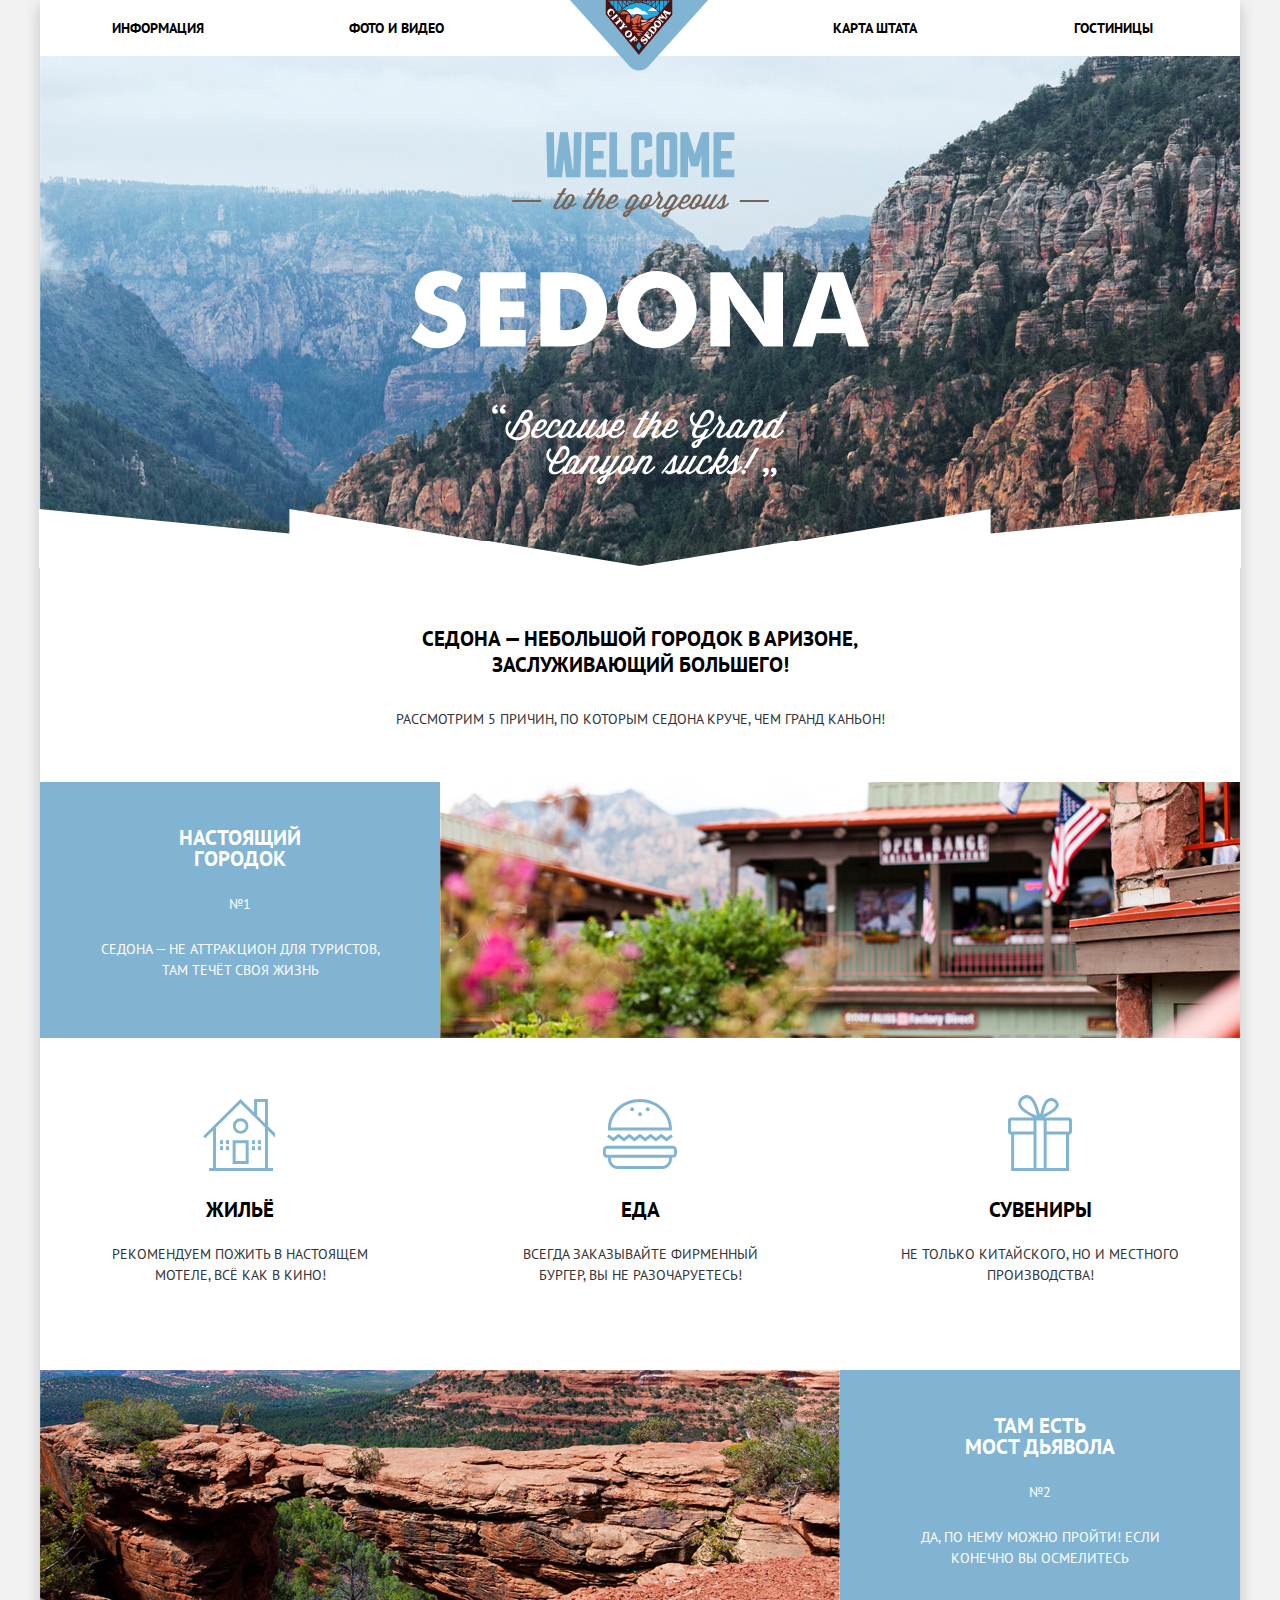
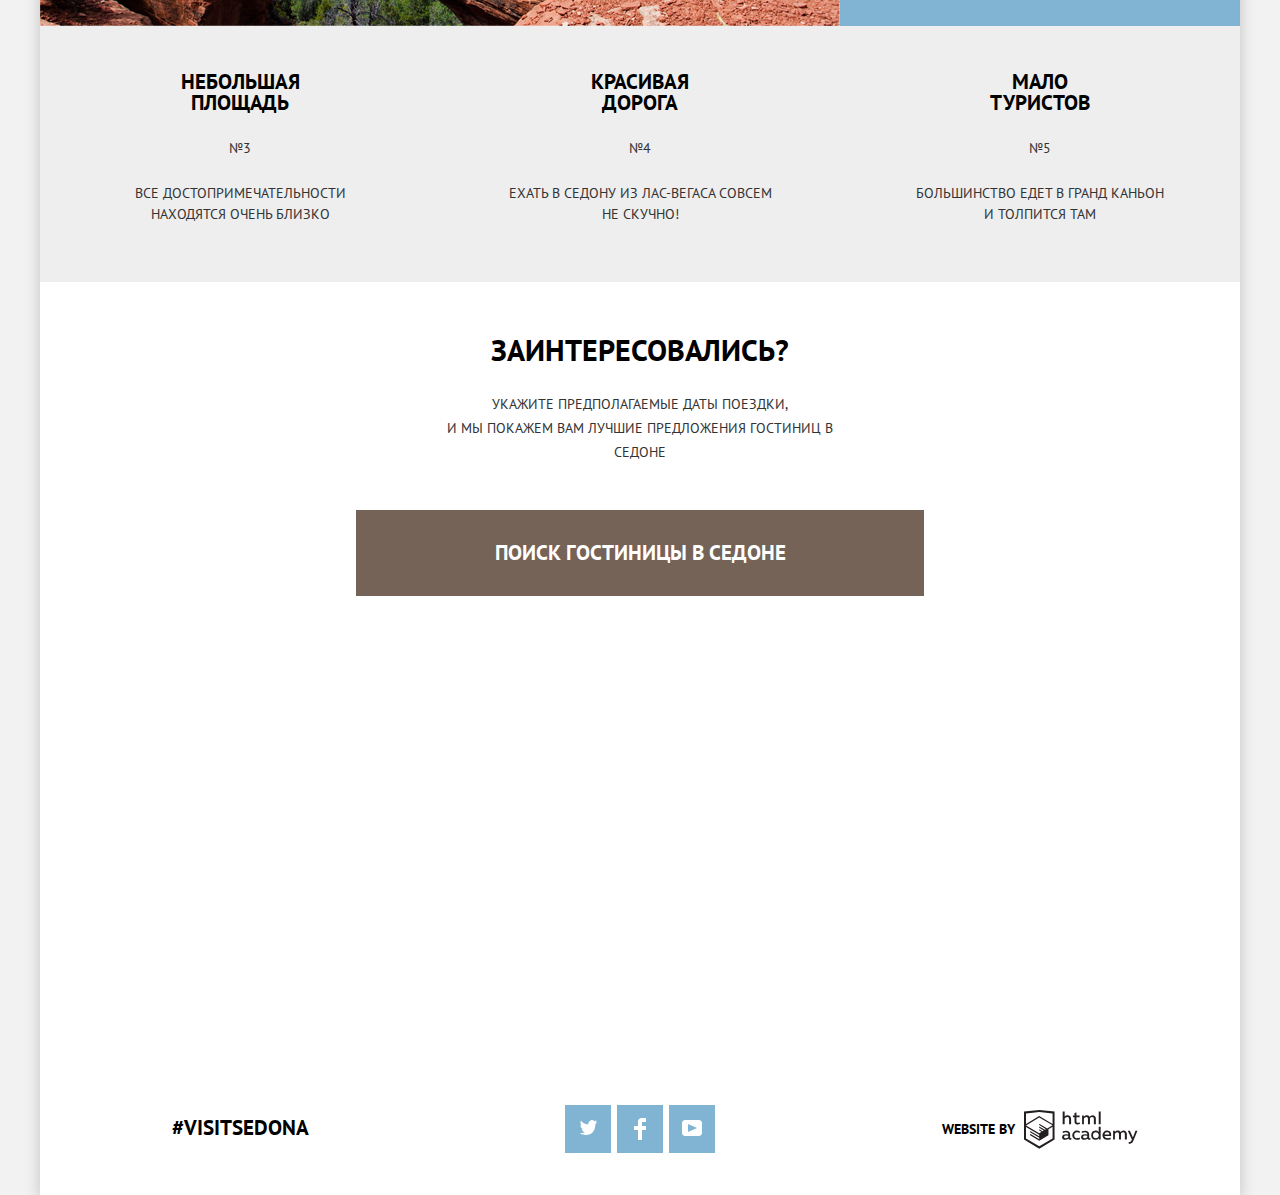
==== commit 28d6f656: "Финальные мучения" ====
--- a/index.html
+++ b/index.html
@@ -5,7 +5,7 @@
     <title>Седона</title>
     <link href="https://fonts.googleapis.com/css?family=PT+Sans:400,700&amp;subset=cyrillic" rel="stylesheet"> 
     <link rel="stylesheet" href="css/normalize.css">
-    <link rel="stylesheet" href="css/style.css">
+    <link rel="stylesheet" href="css/ministyle.css">
   </head>
   <body>
     <div class="site-wrapper">
@@ -28,7 +28,7 @@
         <div class="welcome-wrapper">
           <img src="img/welcome.svg" width="459" height="353" alt="Добро пожаловать в Седону!">
         </div>
-        <h1>Седона — небольшой городок в Аризоне, <br> заслуживающий большего!</h1>
+        <h1>Седона — небольшой городок в Аризоне, заслуживающий большего!</h1>
       </div>
 
       <section class="features">
@@ -134,7 +134,6 @@
                     <button class="button button-minus" type="button">Уменьшить</button>                    
                     <input type="text" name="children-quantity" id="children-quantity" value="0">
                     <button class="button button-plus" type="button">Увеличить</button>
-                    
                   </div>
               </p>
               </div>
@@ -147,7 +146,9 @@
 
       <section class="location">
         <h2 class="visually-hidden">Местоположение Седоны</h2>
-        <img src="img/map.jpg" width="1200" height="473" alt="Расположение городка Седона: штат Аризона">
+        <iframe src="https://www.google.com/maps/embed?pb=!1m18!1m12!1m3!1d317669.0678943319!2d-111.86701460108323!3d35.0757790428308!2m3!1f0!2f0!3f0!3m2!1i1024!2i768!4f13.1!3m3!1m2!1s0x872da132f942b00d%3A0x5548c523fa6c8efd!2z0KHQtdC00L7QvdCwLCDQkNGA0LjQt9C-0L3QsCA4NjMzNiwg0KHQqNCQ!5e0!3m2!1sru!2sru!4v1552380955364"
+           width="1200" height="473" frameborder="0" style="border:0" allowfullscreen></iframe>
+        <!-- <img src="img/map.jpg" width="1200" height="473" alt="Расположение городка Седона: штат Аризона"> -->
       </section>
     </main>
 
@@ -189,5 +190,7 @@
      </p>
     </footer>
     </div>
+
+    <script src="js/miniscript.js"></script>
   </body>
 </html>
--- a/css/ministyle.css
+++ b/css/ministyle.css
@@ -0,0 +1 @@
+.button,body{text-transform:uppercase}body{margin:0;padding:0;font-family:'PT Sans',Arial,sans-serif;font-size:14px;line-height:21px;background-color:#f2f2f2;font-weight:400;color:#333}.site-wrapper{position:relative;width:1200px;margin:0 auto;background-color:#fff;-webkit-box-shadow:0 5px 15px 0 rgba(0,1,1,.2);box-shadow:0 5px 15px 0 rgba(0,1,1,.2)}a{text-decoration:none}img{max-width:100%;height:auto}.button{font:inherit;font-weight:700;text-align:center;color:#fff;vertical-align:middle;border:0}.button.book-button,.button.open-search-button{background-color:#766357}.button.open-search-button{padding-bottom:30px;padding-top:30px;display:block;width:568px;margin:0 auto;-webkit-box-sizing:border-box;box-sizing:border-box;font-size:21px;line-height:26px}.button.book-button:focus,.button.book-button:hover,.button.open-search-button:focus,.button.open-search-button:hover{background-color:#604e43}.button.book-button:active,.button.open-search-button:active{color:rgba(255,255,255,.3);background-color:#503e33}.button.button-calendar,.button.button-minus,.button.button-plus{font-size:0}.button.button-calendar{position:absolute;right:3px;top:6px;background:0 0}.button.button-calendar path{fill:#cacaca;outline:0}.button.button-calendar:focus path,.button.button-calendar:hover path{fill:#000;outline:0}.button.button-calendar:active path{fill:#81b3d2;outline:0}.button.button-minus,.button.button-plus{position:relative;width:38px;height:38px;-webkit-box-sizing:border-box;box-sizing:border-box;background-color:#f2f2f2}.button.button-minus::before,.button.button-plus::before{content:"";position:absolute;top:19px;left:13px;width:12px;height:3px;border-top:3px solid #bdbbbc}.button.button-plus::after{content:"";position:absolute;top:15px;left:14px;width:3px;height:12px;border-right:3px solid #bdbbbc}.button.button-minus:focus::before,.button.button-minus:hover::before{border-top:3px solid #000}.button.button-minus:active::before{border-top:3px solid #81b3d2}.button.button-plus:focus::before,.button.button-plus:hover::before{border-top:3px solid #000}.button.button-plus:focus::after,.button.button-plus:hover::after{border-right:3px solid #000}.button.button-plus:active::before{border-top:3px solid #81b3d2}.button.button-plus:active::after{border-right:3px solid #81b3d2}.button.info-button,.button.search-button{background-color:#81b3d2}.button.search-button{padding-top:16px;padding-bottom:16px;margin-top:33px;width:100%;font-size:21px;line-height:26px}.button.info-button,.button.search-button{-webkit-box-sizing:border-box;box-sizing:border-box}.button.info-button:focus,.button.search-button:hover,.social-button:focus,.social-button:hover{background-color:#669ec0}.button.info-button:active,.button.search-button:active{color:rgba(255,255,255,.3);background-color:#5496bd}.social-button{font-size:0;background-color:#81b3d2}.social-button:active{background-color:#5496bd}.main-navigation{margin:0;padding:0;font-size:14px;line-height:26px;font-weight:700;color:#000;background-color:#fff}.site-navigation{display:-webkit-box;display:-ms-flexbox;display:flex;-ms-flex-wrap:wrap;flex-wrap:wrap;margin:0;padding:0;list-style:none}.site-navigation li{width:239px;-webkit-box-sizing:border-box;box-sizing:border-box}.site-navigation li:nth-child(2){margin-right:239px}.site-navigation a{display:block;-webkit-box-sizing:border-box;box-sizing:border-box;width:239px;text-align:center;padding:15px 72px 15px 68px;color:#000}.site-navigation a:focus,.site-navigation a:hover{color:#81b3d2}.site-navigation a:active{color:rgba(0,0,0,.3)}.main-header-logo{position:absolute;top:0;left:529px;z-index:2}.sedona-description{background-color:#fff}.welcome-wrapper{position:relative;padding-top:76px;padding-bottom:75px;text-align:center;background-image:url(../img/background-photo.jpg);background-position:0 -82px;background-repeat:no-repeat;background-color:#766357}.welcome-wrapper::after{content:" ";position:absolute;bottom:-2px;left:-1px;width:1202px;height:59px;background-image:url(../img/polygon.svg)}.sedona-description h1{width:440px;margin:0 auto 34px;padding:60px 0 0;font-size:21px;line-height:26px;font-weight:700;text-align:center;color:#000}.features{margin-bottom:50px}.features .feature-text{width:489px;margin:0 auto 56px;padding:0;font-size:14px;line-height:14px;color:#333}.features-list{display:-webkit-box;display:-ms-flexbox;display:flex;margin:0;padding:0;-ms-flex-wrap:wrap;flex-wrap:wrap;list-style:none;background-color:#eee}.features-list-item{min-height:256px}.features-list .advice-list{display:-webkit-box;display:-ms-flexbox;display:flex;-ms-flex-wrap:wrap;flex-wrap:wrap;list-style:none}.advice-list-item{-webkit-box-sizing:border-box;box-sizing:border-box;max-width:400px;width:400px;min-height:332px;text-align:center}.advice-list-item h4,.features-list-item h3{margin:0;padding:0;font-size:21px;line-height:21px;font-weight:700;color:#000}.advice-list-item h4{position:relative;margin:161px auto 24px}.advice-list-item h4::before{content:"";position:absolute;background-repeat:no-repeat;background-position:0 0}.advice-list-item:first-child h4::before{top:-100px;left:163px;width:72px;height:75px;background-image:url(../img/advice-icon-1.svg)}.advice-list-item:nth-child(2) h4::before{top:-100px;left:163px;width:74px;height:70px;background-image:url(../img/advice-icon-2.svg)}.advice-list-item:nth-child(3) h4::before{top:-104px;left:168px;width:64px;height:76px;background-image:url(../img/advice-icon-3.svg)}.features-list p,.features-list span{margin:0;padding:0;font-size:14px;line-height:21px;font-weight:400;color:#333}.advice-list-item p{width:290px;margin-left:auto;margin-right:auto}.advice-list-item p,.features-list-item{-webkit-box-sizing:border-box;box-sizing:border-box;text-align:center}.features-list-item:first-child,.features-list-item:nth-child(2){display:-webkit-box;display:-ms-flexbox;display:flex;-ms-flex-wrap:wrap;flex-wrap:wrap;text-align:center;background-color:#81b3d2}.features-list-item:not(:first-child) h3,.features-list-item:not(:nth-child(2)) h3{margin-top:45px;margin-bottom:25px;text-align:center}.features-number{display:block;margin-bottom:30px}.features-list-item:not(:first-child) p,.features-list-item:not(:nth-child(2)) p{width:280px;margin-top:24px;margin-left:auto;margin-right:auto;text-align:center}.feature-description{width:400px}.feature-description h3,.feature-description p,.feature-description span{color:#fff}.advice-list{margin:0;padding:0;background-color:#fff}li.features-list-item:nth-child(n+3){width:400px}.search{position:relative}.search-words{width:434px;margin:0 auto 24px;padding:0;text-align:center;font-size:30px;line-height:36px;font-weight:700;color:#000}.search .search-info{width:440px;margin:0 auto 46px;padding:0;font-size:14px;line-height:24px;text-align:center}.modal{display:none;position:absolute;left:316px;width:568px;height:395px;padding:55px;-webkit-box-sizing:border-box;box-sizing:border-box;background-color:#fff;-webkit-box-shadow:0 7px 15px 0 rgba(0,1,1,.15);box-shadow:0 7px 15px 0 rgba(0,1,1,.15)}.modal-show{display:block}.modal-search p{margin:0;padding:0}.search-form{display:-webkit-box;display:-ms-flexbox;display:flex;-webkit-box-orient:vertical;-webkit-box-direction:normal;-ms-flex-direction:column;flex-direction:column;-ms-flex-wrap:wrap;flex-wrap:wrap}.search-form input,.search-form-item label{font-size:14px;line-height:26px;font-weight:700}.search-form-item label{display:inline-block;margin-top:7px;vertical-align:middle;color:#000}.search-form input{font:inherit;background-color:#f2f2f2;border:2px solid #f2f2f2}p.search-form-item{position:relative;display:-webkit-box;display:-ms-flexbox;display:flex;-ms-flex-wrap:wrap;flex-wrap:wrap;-webkit-box-pack:justify;-ms-flex-pack:justify;justify-content:space-between;margin-bottom:27px}.search-form input:hover{background-color:#ebebeb;border:2px solid #ebebeb}.search-form input:focus{background-color:transparent;border:2px solid #e5e5e5;outline:0}.input-dates{width:346px;padding:6px 40px 5px 10px;-webkit-box-sizing:border-box;box-sizing:border-box;text-transform:uppercase}.quantity-buttons-wrapper,.quantity-form-wrapper{display:-webkit-box;display:-ms-flexbox;display:flex;-webkit-box-orient:horizontal;-webkit-box-direction:normal;-ms-flex-direction:row;flex-direction:row}.quantity-form-wrapper{-webkit-box-pack:justify;-ms-flex-pack:justify;justify-content:space-between}.quantity-buttons-wrapper{width:114px}.location,.quantity-form-wrapper input[type=text]{-webkit-box-sizing:border-box;box-sizing:border-box}.quantity-form-wrapper input[type=text]{width:38px;text-align:center;height:38px}.location{height:473px}.main-footer{-webkit-box-pack:justify;-ms-flex-pack:justify;justify-content:space-between;padding:36px 101px 36px 132px;color:#000;background-color:#fff}.main-footer .sedona-hashtag{margin:10px 0 0;padding:0;font-size:21px;line-height:26px;font-weight:700}.footer-social li,.main-footer,.main-footer .footer-social{display:-webkit-box;display:-ms-flexbox;display:flex}.main-footer .footer-social{margin:0;padding:0 0 0 23px;list-style:none}.footer-social li{position:relative;margin-left:6px}.social-button{width:46px;height:48px;padding-top:13px;text-align:center;background-color:#81b3d2;-webkit-box-sizing:border-box;box-sizing:border-box}.social-button svg{text-align:center;vertical-align:middle;fill:#fff}.social-button svg:focus,.social-button svg:hover{fill:#fff}.social-button svg:active{fill:#81b3d2}.main-footer .footer-copyright{display:-webkit-box;display:-ms-flexbox;display:flex;margin:5px 0 0;padding:0;font-size:14px;line-height:26px;font-weight:400;color:#000}.footer-copyright>b{margin-right:9px;margin-top:6px}.footer-copyright svg{fill:#231f20}.footer-copyright svg:focus,.footer-copyright svg:hover{fill:#81b3d2}.footer-copyright svg:active{fill:#bdbbbc}.inner-page{color:#333;background-color:#fff}.site-navigation .current,.site-navigation .current:active,.site-navigation .current:focus,.site-navigation .current:hover{color:#766357}.filters,.filters-form{-webkit-box-sizing:border-box;box-sizing:border-box}.filters{position:relative;padding:28px 60px 7px 71px;background-color:#81b3d2;background-image:url(../img/filter-background.jpg);background-position:0 -295px;background-repeat:no-repeat;background-size:cover}.filters-form{-webkit-box-pack:justify;-ms-flex-pack:justify;justify-content:space-between}.fieldset-wrapper,.filters-form,.filters-form fieldset{display:-webkit-box;display:-ms-flexbox;display:flex}.fieldset-wrapper{-ms-flex-wrap:wrap;flex-wrap:wrap}.filters-form fieldset{-webkit-box-orient:vertical;-webkit-box-direction:normal;-ms-flex-direction:column;flex-direction:column;margin:0;padding:0;border:0}.filters-form fieldset:not(:first-child){margin-left:76px}.filters-form legend,.filters-form ul{margin:0;padding:0;font-size:16px;line-height:21px;font-weight:700;color:#fff}.filters-form ul{width:140px;margin:25px 0 0 40px;-webkit-box-sizing:border-box;box-sizing:border-box;list-style:none;font-size:14px;font-weight:400}.filter-option{margin-bottom:25px}.filter-option label{position:relative;display:block;cursor:pointer;-webkit-user-select:none;-moz-user-select:none;-ms-user-select:none;user-select:none}.filter-input-checkbox+label::before{content:"";position:absolute;top:-1px;left:-40px;width:20px;height:20px;border:2px solid #fff;border-radius:2px}.filter-input-checkbox:disabled+label::before{border:2px solid #6a6a6a}.filter-input-checkbox:checked+label::before{content:"";position:absolute;top:-1px;left:-40px;width:26px;height:23px;border:0;background-image:url(../img/checkbox-on.png);background-position:0 0;background-repeat:no-repeat}.filter-input-checkbox:checked:disabled+label::before{background-image:url(../img/checkbox-on-disabled.png)}.filter-button{position:absolute;right:169px;top:150px;display:block;width:135px;min-height:34px;font-size:14px;line-height:21px;font-weight:400;color:#fff;background-color:transparent;border:2px solid #fff;border-radius:2px}.filter-button:active,.filter-button:focus,.filter-button:hover{color:#000;background-color:#fff}.filter-range{width:330px;color:#fff;text-transform:uppercase}.filter-range-title{margin-bottom:9px;font-weight:600;font-size:16px;line-height:21px}.price-controls{position:relative;height:34px;width:314px;margin-bottom:20px;font-size:0;border:2px solid #fff;border-radius:2px}.price-controls::after{content:"";position:absolute;top:50%;left:50%;width:2px;height:22px;background:#fff;-webkit-transform:translate(-50%,-50%);-ms-transform:translate(-50%,-50%);transform:translate(-50%,-50%)}.price-controls label{display:inline-block;font-size:14px;line-height:38px;vertical-align:top;cursor:pointer}.price-controls .max-price,.price-controls .min-price{width:90px;padding-left:62px}.price-controls input{width:50px;margin:0;color:inherit;font:inherit;background:0 0;border:0}.range-controls{position:relative;margin-bottom:32px}.range-controls .scale{height:2px;width:318px;background:rgba(255,255,255,.3)}.range-controls .bar{width:80%;height:2px;background:#fff}.range-toggle{position:absolute;top:-9px;width:4px;height:4px;background:#ababab;border:8px solid #fff;border-radius:50%;-webkit-box-shadow:0 2px 1px 0 rgba(0,1,1,.2);box-shadow:0 2px 1px 0 rgba(0,1,1,.2);cursor:pointer}.range-toggle:hover{background:#1c4f80}.range-toggle-min{left:0}.range-toggle-max{left:77%}.sorting{display:-webkit-box;display:-ms-flexbox;display:flex;-webkit-box-sizing:border-box;box-sizing:border-box;padding:30px 72px;border-bottom:1px solid #f2f2f2;background-color:#fff}.sorting-result{margin:0 49px 0 0;font-size:21px;line-height:26px;font-weight:700;color:#000}.sorting h2,.sorting-result,.sorting-type-list{-webkit-box-sizing:border-box;box-sizing:border-box;padding:0}.sorting h2{font-size:12px;line-height:18px;font-weight:400;color:#000;margin:7px 0 0}.sorting-type-list,.sorting-type-list a{font-size:12px;line-height:18px;font-weight:400;color:rgba(0,0,0,.3)}.sorting-type-list{display:-webkit-box;display:-ms-flexbox;display:flex;width:238px;-webkit-box-pack:justify;-ms-flex-pack:justify;justify-content:space-between;margin:6px 0 0 41px;list-style:none}.sorting-type-list a{text-decoration:underline;-webkit-text-decoration-color:rgba(0,0,0,.3);text-decoration-color:rgba(0,0,0,.3);-webkit-text-decoration-style:dotted;text-decoration-style:dotted}.current-sorting a,.current-sorting a:focus,.current-sorting a:hover{color:#81b3d2;text-decoration:none}.sorting-type-list a:focus,.sorting-type-list a:hover{color:#81b3d2;-webkit-text-decoration-color:#81b3d2;text-decoration-color:#81b3d2}.sorting-type-list a:active{color:#000;text-decoration:none}.sorting-arrows{display:-webkit-box;display:-ms-flexbox;display:flex;width:34px;margin-left:auto;margin-top:9px;-webkit-box-orient:horizontal;-webkit-box-direction:normal;-ms-flex-direction:row;flex-direction:row;-webkit-box-pack:justify;-ms-flex-pack:justify;justify-content:space-between}.sorting-arrows a{font-size:0}.sort-arrow{display:block;width:0;height:0;border:11px solid transparent;border-right-width:5px;border-left-width:5px}.sort-arrow-up{border-bottom-color:#cacaca;border-top:0}.sort-arrow-up:focus,.sort-arrow-up:hover{border-bottom-color:#231f20}.sort-arrow-up:active{border-bottom-color:#81b3d2}.sort-arrow-down{border-top-color:#81b3d2;border-bottom:0}@-webkit-keyframes move{0%{-webkit-transform:translateY(-2000px);transform:translateY(-2000px)}to{-webkit-transform:translateY(0);transform:translateY(0)}}@keyframes move{0%{-webkit-transform:translateY(-2000px);transform:translateY(-2000px)}to{-webkit-transform:translateY(0);transform:translateY(0)}}.sort-arrow-down:focus,.sort-arrow-down:hover{border-top-color:#231f20}.sort-arrow-down:active{border-top-color:#81b3d2}.hotel-list-item,.hotels-list{display:-webkit-box;display:-ms-flexbox;display:flex;-webkit-box-sizing:border-box;box-sizing:border-box}.hotels-list{margin:0;-webkit-box-orient:vertical;-webkit-box-direction:normal;-ms-flex-direction:column;flex-direction:column;list-style:none;padding:0}.hotel-list-item{padding:30px 72px;border-bottom:1px solid #f2f2f2}.hotel-list-item img{margin-right:30px}.hotel-description,.price-info{-webkit-box-pack:justify;-ms-flex-pack:justify;justify-content:space-between}.hotel-description{display:-webkit-box;display:-ms-flexbox;display:flex;-webkit-box-orient:vertical;-webkit-box-direction:normal;-ms-flex-direction:column;flex-direction:column;-webkit-box-sizing:border-box;box-sizing:border-box;width:270px}.hotel-description p{margin:0;padding:0}.hotel-description h3,.hotel-name>a{font-size:21px;line-height:26px;font-weight:700;color:#000}.hotel-description h3{margin:-5px 0 0;padding:0}.price-info{width:182px}.button-section,.price-info{display:-webkit-box;display:-ms-flexbox;display:flex;-webkit-box-orient:horizontal;-webkit-box-direction:normal;-ms-flex-direction:row;flex-direction:row}.book-button,.info-button{display:block;-webkit-box-sizing:border-box;box-sizing:border-box;padding:3px 17px;font:inherit;text-align:center;color:#fff;text-transform:uppercase;border:0}.info-button{width:110px;margin-right:6px}.book-button{width:142px}.hotel-name>a{display:block;-webkit-box-sizing:border-box;box-sizing:border-box}.hotel-name>a:focus,.hotel-name>a:hover{color:#81b3d2}.hotel-name>a:active{color:rgba(0,0,0,.3)}.price,.type-of-hotel{font-size:14px;line-height:21px;font-weight:400;color:#333}.rating{display:-webkit-box;display:-ms-flexbox;display:flex;-webkit-box-orient:vertical;-webkit-box-direction:normal;-ms-flex-direction:column;flex-direction:column;-webkit-box-pack:justify;-ms-flex-pack:justify;justify-content:space-between;margin-left:auto}.rating ul,.rating-score{-webkit-box-sizing:border-box;box-sizing:border-box}.rating ul,.rating-stars{display:-webkit-box;display:-ms-flexbox;display:flex}.rating ul{margin:0;list-style:none;padding:0;font-size:0}.rating-stars{-webkit-box-orient:horizontal;-webkit-box-direction:normal;-ms-flex-direction:row;flex-direction:row;-webkit-box-pack:end;-ms-flex-pack:end;justify-content:flex-end;margin-bottom:47px}.rating-stars li{position:relative;width:18px;margin-left:5px}.rating-stars li::before{content:"";position:absolute;width:18px;height:17px;background-image:url(../img/star.svg);background-repeat:no-repeat;background-position:0 0}.rating-score{display:block;width:112px;padding:3px 13px 3px 16px;font-size:14px;line-height:21px;font-weight:400;color:#666;background-color:#f2f2f2}.visually-hidden{position:absolute;width:1px;height:1px;margin:-1px;border:0;padding:0;white-space:nowrap;-webkit-clip-path:inset(100%);clip-path:inset(100%);clip:rect(0 0 0 0);overflow:hidden}.modal-show{-webkit-animation-name:move;animation-name:move;-webkit-animation-duration:1s;animation-duration:1s}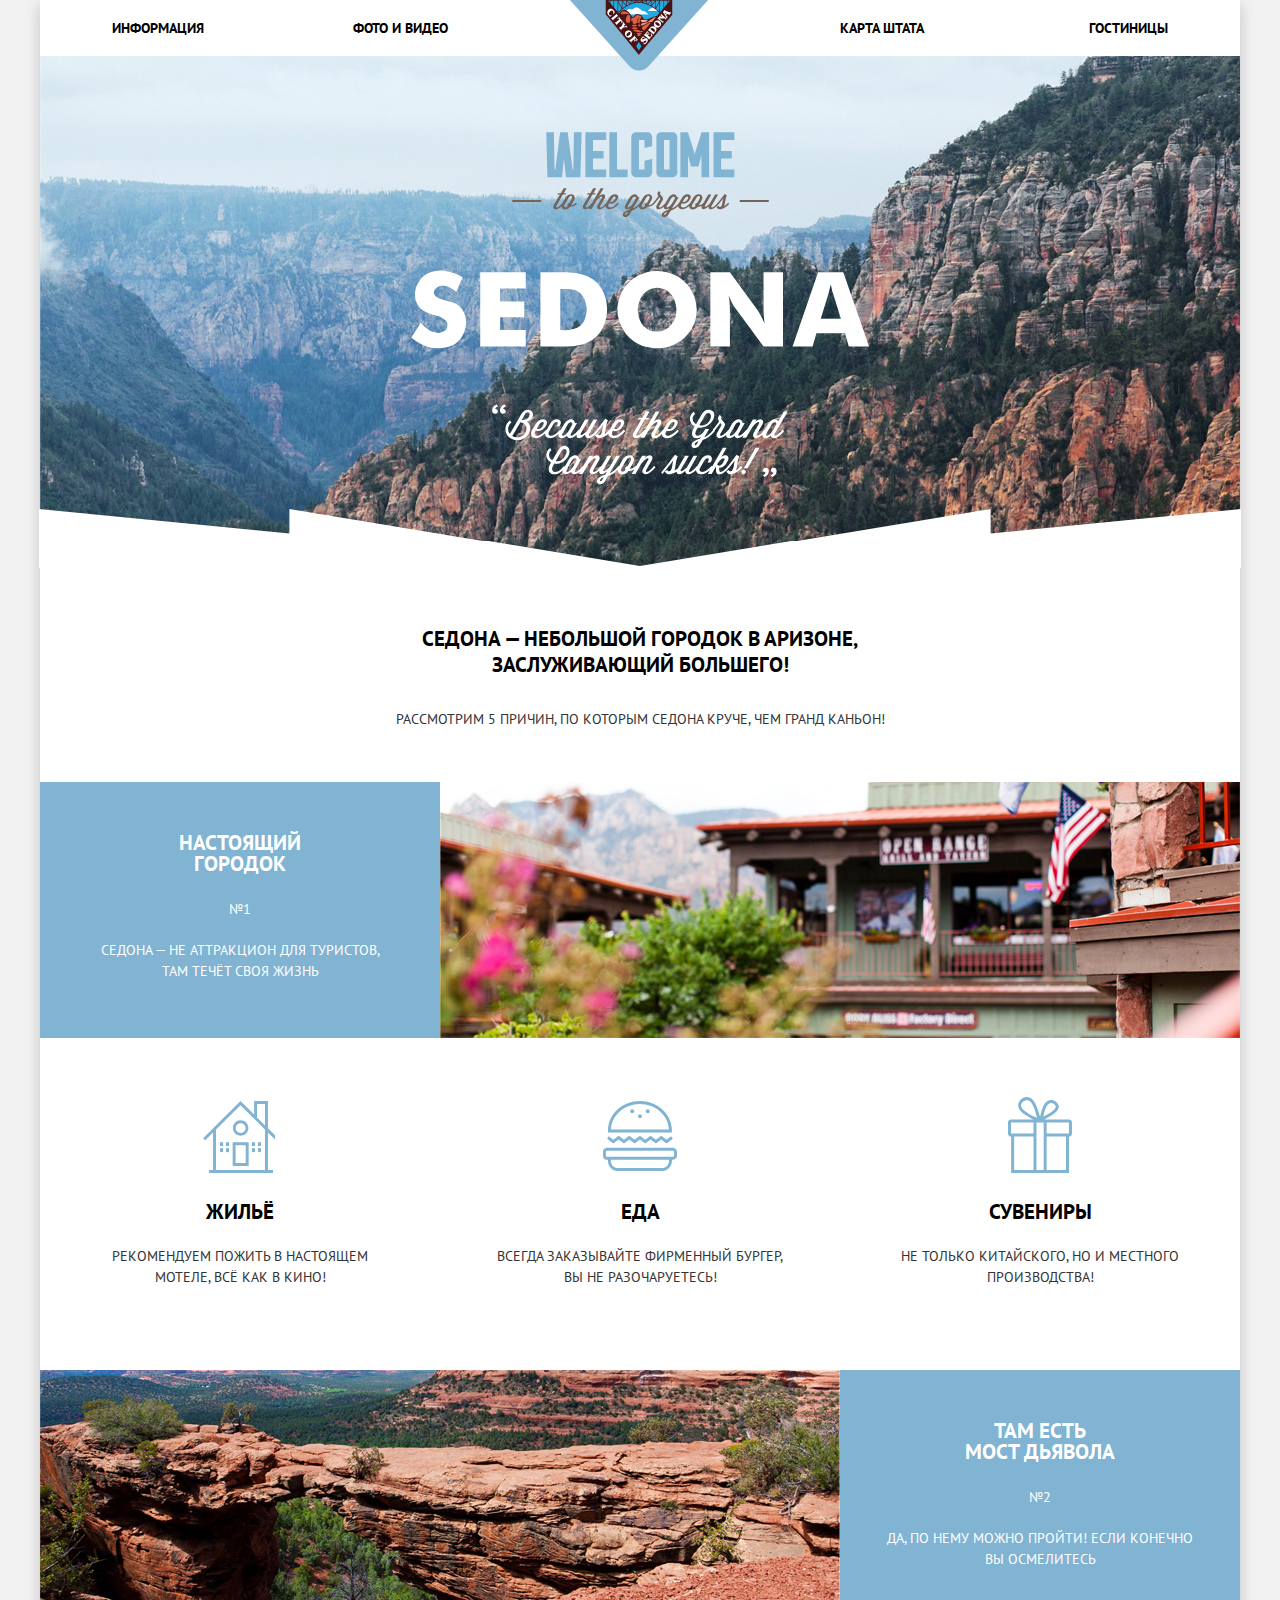
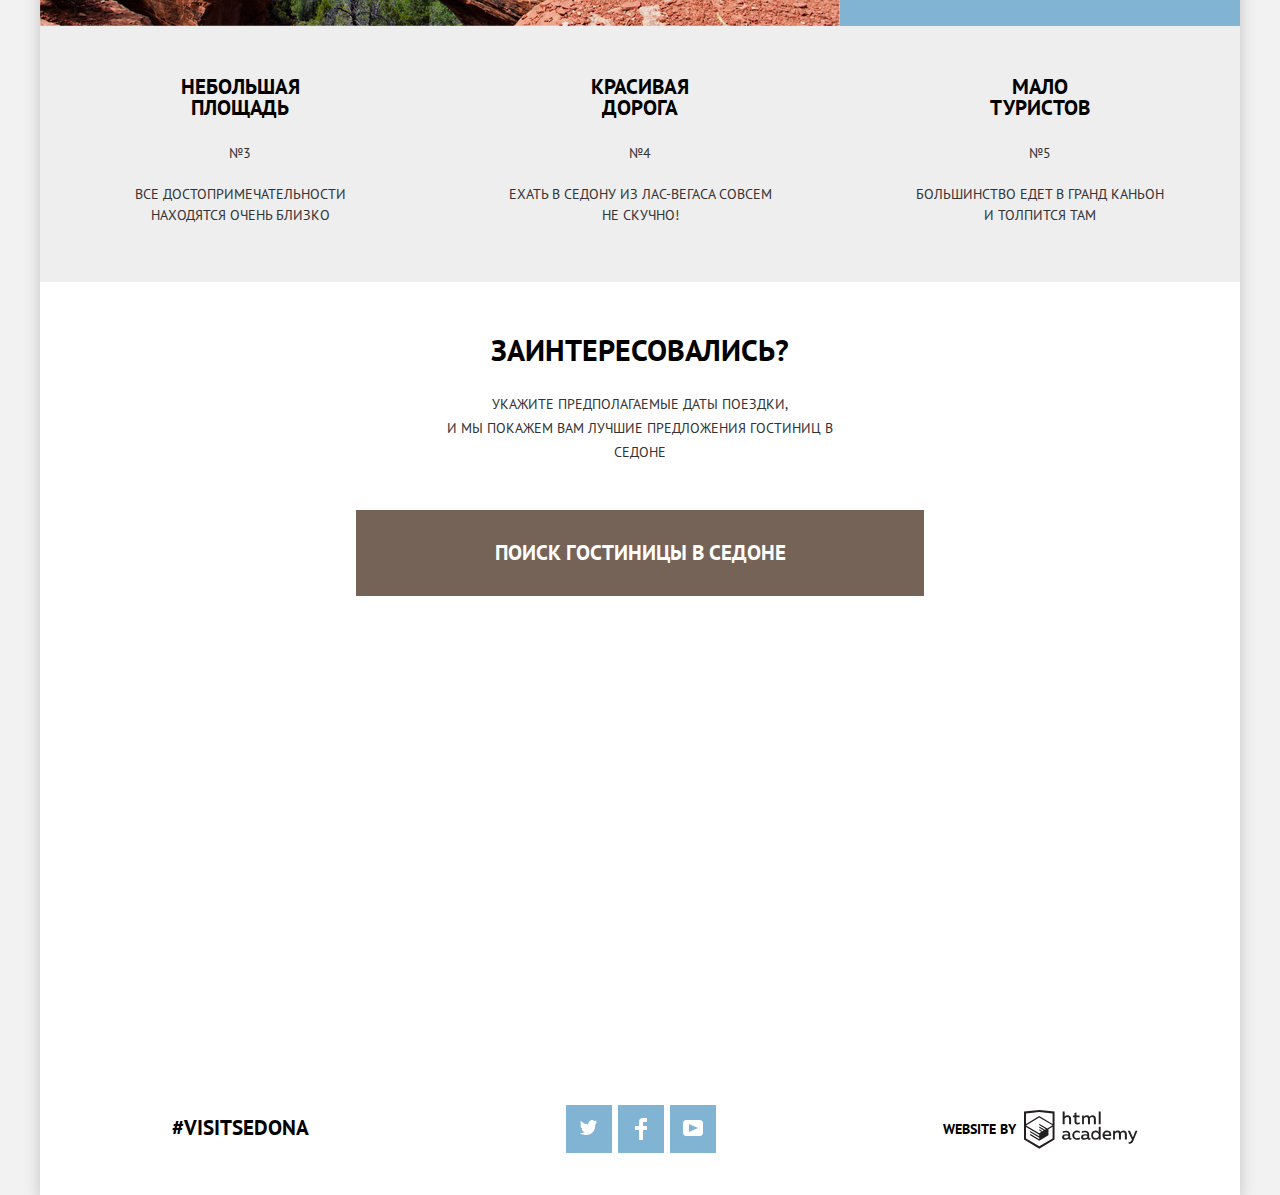
==== commit 16461347: "Последние правки" ====
--- a/index.html
+++ b/index.html
@@ -1,24 +1,26 @@
 <!DOCTYPE html>
 <html lang="ru">
-  <head>
-    <meta charset="utf-8">
-    <title>Седона</title>
-    <link href="https://fonts.googleapis.com/css?family=PT+Sans:400,700&amp;subset=cyrillic" rel="stylesheet"> 
-    <link rel="stylesheet" href="css/normalize.css">
-    <link rel="stylesheet" href="css/ministyle.css">
-  </head>
-  <body>
-    <div class="site-wrapper">
+
+<head>
+  <meta charset="utf-8">
+  <title>Седона</title>
+  <link href="https://fonts.googleapis.com/css?family=PT+Sans:400,700&amp;subset=cyrillic" rel="stylesheet">
+  <link rel="stylesheet" href="css/normalize.css">
+  <link rel="stylesheet" href="css/style.min.css">
+</head>
+
+<body>
+  <div class="site-wrapper">
     <header class="main-header">
       <a class="main-header-logo">
         <img src="img/logo.png" width="140" height="71" alt="Логотип небольшого городка Седона">
       </a>
       <nav class="main-navigation">
         <ul class="site-navigation">
-          <li><a href="#">Информация</a></li>
-          <li><a href="#">Фото и видео</a></li>
-          <li><a href="#">Карта штата</a></li>
-          <li><a href="hotels.html">Гостиницы</a></li>
+          <li class="site-navigation-item"><a href="#">Информация</a></li>
+          <li class="site-navigation-item"><a href="#">Фото и видео</a></li>
+          <li class="site-navigation-item"><a href="#">Карта штата</a></li>
+          <li class="site-navigation-item"><a href="hotels.html">Гостиницы</a></li>
         </ul>
       </nav>
     </header>
@@ -36,26 +38,26 @@
         <p class="feature-text">Рассмотрим 5 причин, по которым Седона круче, чем гранд каньон!</p>
         <ul class="features-list">
           <li class="features-list-item">
-              <div class="feature-description">
-                  <h3>Настоящий<br> городок</h3>
-                  <span class="features-number">№1</span>
-                  <p>Седона — не аттракцион для туристов, там течёт своя жизнь</p>
-              </div>
-              <img src="img/feature1.jpg" width="800" height="256" alt="Фотография городка Седона">  
-              <ul class="advice-list">
-                <li class="advice-list-item">
-                  <h4>Жильё</h4>
-                  <p>Рекомендуем пожить в настоящем мотеле, всё как в кино!</p>
-                </li>
-                <li class="advice-list-item">
-                    <h4>Еда</h4>
-                    <p>Всегда заказывайте фирменный бургер, вы не разочаруетесь!</p>
-                </li>
-                <li class="advice-list-item">
-                    <h4>Сувениры</h4>
-                    <p>Не только китайского, но и местного производства!</p>
-                </li>
-              </ul>         
+            <div class="feature-description">
+              <h3>Настоящий<br> городок</h3>
+              <span class="features-number">№1</span>
+              <p>Седона — не аттракцион для туристов, там течёт своя жизнь</p>
+            </div>
+            <img src="img/feature1.jpg" width="800" height="256" alt="Фотография городка Седона">
+            <ul class="advice-list">
+              <li class="advice-list-item accomodation">
+                <h4>Жильё</h4>
+                <p>Рекомендуем пожить в настоящем мотеле, всё как в кино!</p>
+              </li>
+              <li class="advice-list-item food">
+                <h4>Еда</h4>
+                <p>Всегда заказывайте фирменный бургер, вы не разочаруетесь!</p>
+              </li>
+              <li class="advice-list-item souvenirs">
+                <h4>Сувениры</h4>
+                <p>Не только китайского, но и местного производства!</p>
+              </li>
+            </ul>
           </li>
 
           <li class="features-list-item">
@@ -63,7 +65,7 @@
             <div class="feature-description">
               <h3>Там есть<br> Мост дьявола</h3>
               <span class="features-number">№2</span>
-              <p>Да, по нему можно пройти! Если конечно вы осмелитесь</p>
+              <p class="bridge-feature">Да, по нему можно пройти! Если конечно вы осмелитесь</p>
             </div>
           </li>
           <li class="features-list-item">
@@ -88,66 +90,72 @@
         <h2 class="visually-hidden">Поиск гостиницы в Седоне</h2>
         <p class="search-words"><b>Заинтересовались?</b></p>
         <p class="search-info">Укажите предполагаемые даты поездки, <br>
-            и мы покажем вам лучшие предложения гостиниц в седоне
+          и мы покажем вам лучшие предложения гостиниц в седоне
         </p>
         <button class="button open-search-button" type="button">Поиск гостиницы в Седоне</button>
 
-        <div class="modal modal-search">
-            <h2 class="visually-hidden">Поиск гостиницы в Седоне</h2>
-
-            <form class="search-form" action="https://echo.htmlacademy.ru" method="post">
-              <p class="search-form-item">
-                <label for="arrival-date-info">Дата заезда:</label>
-                <input class="input-dates" type="text"  value="24 апреля 2017" placeholder="24 апреля 2017" name="arrival-date" id="arrival-date-info">
-                <button class="button button-calendar" type="button">
-                  Календарь
-                  <svg xmlns="http://www.w3.org/2000/svg" width="21" height="22" viewBox="0 0 21 22">
-                    <path d="M19.251 2.025h-2.845V.648c0-.381-.294-.689-.656-.689-.363 0-.656.308-.656.689v1.377h-3.938V.648c0-.381-.294-.689-.655-.689-.363 0-.657.308-.657.689v1.377H5.906V.648c0-.381-.294-.689-.656-.689-.363 0-.657.308-.657.689v1.377H1.75C.784 2.025 0 2.847 0 3.862v16.302C0 21.179.784 22 1.75 22h17.501c.966 0 1.749-.821 1.749-1.836V3.862c0-1.015-.783-1.837-1.749-1.837zm.437 18.139a.448.448 0 0 1-.437.459H1.75a.45.45 0 0 1-.438-.459V3.862a.45.45 0 0 1 .438-.459h2.844v1.378c0 .381.294.689.657.689.362 0 .656-.308.656-.689V3.403h3.938v1.378c0 .381.294.689.657.689.361 0 .655-.308.655-.689V3.403h3.938v1.378c0 .381.293.689.656.689.362 0 .656-.308.656-.689V3.403h2.845c.241 0 .437.206.437.459v16.302z"/>
-                    <path d="M4.594 8.225h2.625v2.066H4.594zM4.594 11.668h2.625v2.067H4.594zM4.594 15.112h2.625v2.066H4.594zM9.188 15.112h2.625v2.066H9.188zM9.188 11.668h2.625v2.067H9.188zM9.188 8.225h2.625v2.066H9.188zM13.781 15.112h2.625v2.066h-2.625zM13.781 11.668h2.625v2.067h-2.625zM13.781 8.225h2.625v2.066h-2.625z"/>
-                </svg>                
-                </button>
-              </p>
-              <p class="search-form-item">
-                <label for="departure-date-info">Дата Выезда:</label>
-                <input class="input-dates" type="text" value="4 июля 2017" placeholder="4 июля 2017" name="departure-date" id="departure-date-info">
-                <button class="button button-calendar" type="button">
-                  Календарь
-                  <svg xmlns="http://www.w3.org/2000/svg" width="21" height="22" viewBox="0 0 21 22">
-                    <path d="M19.251 2.025h-2.845V.648c0-.381-.294-.689-.656-.689-.363 0-.656.308-.656.689v1.377h-3.938V.648c0-.381-.294-.689-.655-.689-.363 0-.657.308-.657.689v1.377H5.906V.648c0-.381-.294-.689-.656-.689-.363 0-.657.308-.657.689v1.377H1.75C.784 2.025 0 2.847 0 3.862v16.302C0 21.179.784 22 1.75 22h17.501c.966 0 1.749-.821 1.749-1.836V3.862c0-1.015-.783-1.837-1.749-1.837zm.437 18.139a.448.448 0 0 1-.437.459H1.75a.45.45 0 0 1-.438-.459V3.862a.45.45 0 0 1 .438-.459h2.844v1.378c0 .381.294.689.657.689.362 0 .656-.308.656-.689V3.403h3.938v1.378c0 .381.294.689.657.689.361 0 .655-.308.655-.689V3.403h3.938v1.378c0 .381.293.689.656.689.362 0 .656-.308.656-.689V3.403h2.845c.241 0 .437.206.437.459v16.302z"/>
-                    <path d="M4.594 8.225h2.625v2.066H4.594zM4.594 11.668h2.625v2.067H4.594zM4.594 15.112h2.625v2.066H4.594zM9.188 15.112h2.625v2.066H9.188zM9.188 11.668h2.625v2.067H9.188zM9.188 8.225h2.625v2.066H9.188zM13.781 15.112h2.625v2.066h-2.625zM13.781 11.668h2.625v2.067h-2.625zM13.781 8.225h2.625v2.066h-2.625z"/>
-                </svg>                
-                </button>
-              </p>
-              <div class="quantity-form-wrapper">
-              <p class="search-form-item">
-                  <label for="adults-quantity">Взрослые:</label>
-                  <div class="quantity-buttons-wrapper">
-                     <button class="button button-minus" type="button">Уменьшить</button>                    
-                     <input type="text" name="adults-quantity" id="adults-quantity" value="2">
-                     <button class="button button-plus" type="button">Увеличить</button>
-                    
-                  </div>
-              </p>
-              <p class="search-form-item">
-                  <label for="children-quantity">Дети:</label>
-                  <div class="quantity-buttons-wrapper">
-                    <button class="button button-minus" type="button">Уменьшить</button>                    
-                    <input type="text" name="children-quantity" id="children-quantity" value="0">
-                    <button class="button button-plus" type="button">Увеличить</button>
-                  </div>
-              </p>
+        <div class="modal modal-search modal-show">
+          <h2 class="visually-hidden">Поиск гостиницы в Седоне</h2>
+
+          <form class="search-form" action="https://echo.htmlacademy.ru" method="post">
+            <p class="search-form-item">
+              <label for="arrival-date-info">Дата заезда:</label>
+              <input class="input-dates" type="text" value="24 апреля 2017" placeholder="24 апреля 2017"
+                name="arrival-date" id="arrival-date-info">
+              <button class="button button-calendar" type="button">
+                Календарь
+                <svg xmlns="http://www.w3.org/2000/svg" width="21" height="22" viewBox="0 0 21 22">
+                  <path
+                    d="M19.251 2.025h-2.845V.648c0-.381-.294-.689-.656-.689-.363 0-.656.308-.656.689v1.377h-3.938V.648c0-.381-.294-.689-.655-.689-.363 0-.657.308-.657.689v1.377H5.906V.648c0-.381-.294-.689-.656-.689-.363 0-.657.308-.657.689v1.377H1.75C.784 2.025 0 2.847 0 3.862v16.302C0 21.179.784 22 1.75 22h17.501c.966 0 1.749-.821 1.749-1.836V3.862c0-1.015-.783-1.837-1.749-1.837zm.437 18.139a.448.448 0 0 1-.437.459H1.75a.45.45 0 0 1-.438-.459V3.862a.45.45 0 0 1 .438-.459h2.844v1.378c0 .381.294.689.657.689.362 0 .656-.308.656-.689V3.403h3.938v1.378c0 .381.294.689.657.689.361 0 .655-.308.655-.689V3.403h3.938v1.378c0 .381.293.689.656.689.362 0 .656-.308.656-.689V3.403h2.845c.241 0 .437.206.437.459v16.302z" />
+                  <path
+                    d="M4.594 8.225h2.625v2.066H4.594zM4.594 11.668h2.625v2.067H4.594zM4.594 15.112h2.625v2.066H4.594zM9.188 15.112h2.625v2.066H9.188zM9.188 11.668h2.625v2.067H9.188zM9.188 8.225h2.625v2.066H9.188zM13.781 15.112h2.625v2.066h-2.625zM13.781 11.668h2.625v2.067h-2.625zM13.781 8.225h2.625v2.066h-2.625z" />
+                </svg>
+              </button>
+            </p>
+            <p class="search-form-item">
+              <label for="departure-date-info">Дата Выезда:</label>
+              <input class="input-dates" type="text" value="4 июля 2017" placeholder="4 июля 2017" name="departure-date"
+                id="departure-date-info">
+              <button class="button button-calendar" type="button">
+                Календарь
+                <svg xmlns="http://www.w3.org/2000/svg" width="21" height="22" viewBox="0 0 21 22">
+                  <path
+                    d="M19.251 2.025h-2.845V.648c0-.381-.294-.689-.656-.689-.363 0-.656.308-.656.689v1.377h-3.938V.648c0-.381-.294-.689-.655-.689-.363 0-.657.308-.657.689v1.377H5.906V.648c0-.381-.294-.689-.656-.689-.363 0-.657.308-.657.689v1.377H1.75C.784 2.025 0 2.847 0 3.862v16.302C0 21.179.784 22 1.75 22h17.501c.966 0 1.749-.821 1.749-1.836V3.862c0-1.015-.783-1.837-1.749-1.837zm.437 18.139a.448.448 0 0 1-.437.459H1.75a.45.45 0 0 1-.438-.459V3.862a.45.45 0 0 1 .438-.459h2.844v1.378c0 .381.294.689.657.689.362 0 .656-.308.656-.689V3.403h3.938v1.378c0 .381.294.689.657.689.361 0 .655-.308.655-.689V3.403h3.938v1.378c0 .381.293.689.656.689.362 0 .656-.308.656-.689V3.403h2.845c.241 0 .437.206.437.459v16.302z" />
+                  <path
+                    d="M4.594 8.225h2.625v2.066H4.594zM4.594 11.668h2.625v2.067H4.594zM4.594 15.112h2.625v2.066H4.594zM9.188 15.112h2.625v2.066H9.188zM9.188 11.668h2.625v2.067H9.188zM9.188 8.225h2.625v2.066H9.188zM13.781 15.112h2.625v2.066h-2.625zM13.781 11.668h2.625v2.067h-2.625zM13.781 8.225h2.625v2.066h-2.625z" />
+                </svg>
+              </button>
+            </p>
+            <div class="quantity-form-wrapper">
+              <div class="quantity-form-item">
+                <label for="adults-quantity">Взрослые:</label>
+                <div class="quantity-buttons-wrapper">
+                  <button class="button button-minus" type="button">Уменьшить</button>
+                  <input type="text" name="adults-quantity" id="adults-quantity" value="2">
+                  <button class="button button-plus" type="button">Увеличить</button>
+                </div>
               </div>
-              <button class="button search-button" type="submit">Найти</button>
-            </form>
-            
+              <div class="quantity-form-item">
+                <label for="children-quantity">Дети:</label>
+                <div class="quantity-buttons-wrapper">
+                  <button class="button button-minus" type="button">Уменьшить</button>
+                  <input type="text" name="children-quantity" id="children-quantity" value="0">
+                  <button class="button button-plus" type="button">Увеличить</button>
+                </div>
+              </div>
+            </div>
+            <button class="button search-button" type="submit">Найти</button>
+          </form>
+
         </div>
 
       </section>
 
       <section class="location">
         <h2 class="visually-hidden">Местоположение Седоны</h2>
-        <iframe src="https://www.google.com/maps/embed?pb=!1m18!1m12!1m3!1d317669.0678943319!2d-111.86701460108323!3d35.0757790428308!2m3!1f0!2f0!3f0!3m2!1i1024!2i768!4f13.1!3m3!1m2!1s0x872da132f942b00d%3A0x5548c523fa6c8efd!2z0KHQtdC00L7QvdCwLCDQkNGA0LjQt9C-0L3QsCA4NjMzNiwg0KHQqNCQ!5e0!3m2!1sru!2sru!4v1552380955364"
-           width="1200" height="473" frameborder="0" style="border:0" allowfullscreen></iframe>
+        <iframe
+          src="https://www.google.com/maps/embed?pb=!1m18!1m12!1m3!1d317669.0678943319!2d-111.86701460108323!3d35.0757790428308!2m3!1f0!2f0!3f0!3m2!1i1024!2i768!4f13.1!3m3!1m2!1s0x872da132f942b00d%3A0x5548c523fa6c8efd!2z0KHQtdC00L7QvdCwLCDQkNGA0LjQt9C-0L3QsCA4NjMzNiwg0KHQqNCQ!5e0!3m2!1sru!2sru!4v1552380955364"
+          width="1200" height="473" frameborder="0" style="border:0" allowfullscreen></iframe>
         <!-- <img src="img/map.jpg" width="1200" height="473" alt="Расположение городка Седона: штат Аризона"> -->
       </section>
     </main>
@@ -158,39 +166,45 @@
         <li>
           <a class="social-button" href="#">
             Twitter
-            <svg xmlns="http://www.w3.org/2000/svg" xmlns:xlink="http://www.w3.org/1999/xlink" width="17" height="15" viewBox="0 0 17 15">
-              <path d="M10.95.144c1.685-.496 2.984.27 3.577 1.179.673-.231 1.331-.481 2.011-.708a2.345 2.345 0 0 1-.857 1.768c.685.17 1.304-.491 1.304-.491-.169 1-1.006 1.788-1.563 2.024-.231 6.75-3.175 11.217-10.077 11.082h-.446c-.41 0-4.164-.46-4.898-1.887 2.271.196 3.893-.422 4.693-1.177-.96-.3-2.679-.477-2.979-2.95.349.106.564.228 1.19.119C1.705 8.247.374 7.53.448 5.33c.285.328 1.067.536 1.34.472C1.085 5.561-.182 2.442.894.85c1.818 1.854 3.735 3.606 7.152 3.773C8.254 2.33 9.183.793 10.95.144z"/>
-          </svg>
+            <svg xmlns="http://www.w3.org/2000/svg" xmlns:xlink="http://www.w3.org/1999/xlink" width="17" height="15"
+              viewBox="0 0 17 15">
+              <path
+                d="M10.95.144c1.685-.496 2.984.27 3.577 1.179.673-.231 1.331-.481 2.011-.708a2.345 2.345 0 0 1-.857 1.768c.685.17 1.304-.491 1.304-.491-.169 1-1.006 1.788-1.563 2.024-.231 6.75-3.175 11.217-10.077 11.082h-.446c-.41 0-4.164-.46-4.898-1.887 2.271.196 3.893-.422 4.693-1.177-.96-.3-2.679-.477-2.979-2.95.349.106.564.228 1.19.119C1.705 8.247.374 7.53.448 5.33c.285.328 1.067.536 1.34.472C1.085 5.561-.182 2.442.894.85c1.818 1.854 3.735 3.606 7.152 3.773C8.254 2.33 9.183.793 10.95.144z" />
+            </svg>
           </a>
         </li>
         <li>
           <a class="social-button" href="#">
             Facebook
             <svg xmlns="http://www.w3.org/2000/svg" width="12" height="22" viewBox="0 0 12 22">
-              <path d="M12 4V0H8a4 4 0 0 0-4 4v4H0v4h4v10h4V12h4V8H8V4h4z"/>
+              <path d="M12 4V0H8a4 4 0 0 0-4 4v4H0v4h4v10h4V12h4V8H8V4h4z" />
             </svg>
           </a>
         </li>
         <li>
           <a class="social-button" href="#">
             Youtube
-            <svg xmlns="http://www.w3.org/2000/svg" xmlns:xlink="http://www.w3.org/1999/xlink" width="20" height="16" viewBox="0 0 20 16">
-              <path d="M17 0H3C1.35 0 0 1.35 0 3v10c0 1.65 1.35 3 3 3h14c1.65 0 3-1.35 3-3V3c0-1.65-1.35-3-3-3zM6.027 11.998V4.002L15.014 8l-8.987 3.998z"/>
-          </svg>
+            <svg xmlns="http://www.w3.org/2000/svg" xmlns:xlink="http://www.w3.org/1999/xlink" width="20" height="16"
+              viewBox="0 0 20 16">
+              <path
+                d="M17 0H3C1.35 0 0 1.35 0 3v10c0 1.65 1.35 3 3 3h14c1.65 0 3-1.35 3-3V3c0-1.65-1.35-3-3-3zM6.027 11.998V4.002L15.014 8l-8.987 3.998z" />
+            </svg>
           </a>
         </li>
       </ul>
-     <p class="footer-copyright">
-       <b>website by</b>
-       <a href="https://htmlacademy.ru/intensive/htmlcss">
-        <svg xmlns="http://www.w3.org/2000/svg" width="115" height="41">
-          <path d="M46.84 28.22a2.07 2.07 0 0 0 .58-.11v1.4a3.41 3.41 0 0 1-1.24.22 1.75 1.75 0 0 1-1.75-1 5.08 5.08 0 0 1-3.3 1.13c-1.59 0-3.06-.87-3.06-2.68 0-2.24 2.08-2.93 3.9-2.93a11.63 11.63 0 0 1 2.28.26v-.31c0-1.09-.8-1.86-2.3-1.86a7.79 7.79 0 0 0-3.15.67v-1.79a10.72 10.72 0 0 1 3.35-.58c2.48 0 4 1.18 4 3.83v3.14a.57.57 0 0 0 .69.61zm-6.76-1.19a1.42 1.42 0 0 0 1.64 1.29 3.56 3.56 0 0 0 2.53-1v-1.51a10.21 10.21 0 0 0-1.9-.22c-1.1.01-2.27.35-2.27 1.45zM53.06 20.62a5.29 5.29 0 0 1 2.7.67v1.79a4.28 4.28 0 0 0-2.42-.73 2.89 2.89 0 1 0 0 5.76 5.26 5.26 0 0 0 2.55-.67v1.8a6.58 6.58 0 0 1-2.9.6 4.42 4.42 0 0 1-4.72-4.54 4.54 4.54 0 0 1 4.79-4.68zM65.84 28.22a2.07 2.07 0 0 0 .58-.11v1.4a3.41 3.41 0 0 1-1.24.22 1.75 1.75 0 0 1-1.75-1 5.08 5.08 0 0 1-3.3 1.13c-1.59 0-3.06-.87-3.06-2.68 0-2.24 2.08-2.93 3.9-2.93a11.63 11.63 0 0 1 2.28.26v-.31c0-1.09-.8-1.86-2.3-1.86a7.79 7.79 0 0 0-3.15.67v-1.79a10.72 10.72 0 0 1 3.35-.58c2.48 0 4 1.18 4 3.83v3.14a.57.57 0 0 0 .69.61zm-6.76-1.19a1.42 1.42 0 0 0 1.64 1.29 3.56 3.56 0 0 0 2.53-1v-1.51a10.21 10.21 0 0 0-1.9-.22c-1.11.01-2.27.35-2.27 1.45zM76.67 16.85v12.76h-1.76v-1.39a4.07 4.07 0 0 1-3.35 1.62 4.62 4.62 0 0 1 0-9.22 4 4 0 0 1 3.15 1.37v-5.14h2zm-4.76 5.48a2.9 2.9 0 0 0 0 5.8 3 3 0 0 0 2.79-1.84v-2.13a3.06 3.06 0 0 0-2.79-1.83zM82.99 20.62c3.48 0 4.68 2.81 4.12 5.34h-6.58c.22 1.57 1.75 2.22 3.35 2.22a6.41 6.41 0 0 0 2.77-.62v1.68a7.5 7.5 0 0 1-3.14.6c-2.68 0-5-1.53-5-4.61a4.39 4.39 0 0 1 4.48-4.61zm.09 1.62a2.39 2.39 0 0 0-2.57 2.26h4.85a2.06 2.06 0 0 0-2.28-2.26zM89.1 29.61v-8.75h1.73v1.09a4 4 0 0 1 2.92-1.33 3 3 0 0 1 2.73 1.4 4.33 4.33 0 0 1 3.06-1.4 3.21 3.21 0 0 1 3.32 3.52v5.47h-2V24.2a1.67 1.67 0 0 0-1.73-1.84 2.94 2.94 0 0 0-2.17 1.18V29.61h-2V24.2a1.67 1.67 0 0 0-1.73-1.84 3.11 3.11 0 0 0-2.32 1.35v5.91h-2zM111.47 20.86h2l-4.1 9.93c-.95 2.28-2.19 3-3.52 3a5 5 0 0 1-1.15-.15v-1.66a3 3 0 0 0 .89.13c.95 0 1.66-.67 2.17-2l.18-.44-4.16-8.82h2.13l3 6.6zM40.66 1.53v5a4 4 0 0 1 2.83-1.2A3.41 3.41 0 0 1 47.1 8.9v5.41h-2V9.15a1.9 1.9 0 0 0-2-2.1 3.08 3.08 0 0 0-2.44 1.46v5.8h-2V1.53h2zM52.43 2.42v3.12h3.17v1.71h-3.17v4c0 1.15.53 1.53 1.66 1.53a4.71 4.71 0 0 0 1.77-.35v1.68a7.14 7.14 0 0 1-2.35.38 2.68 2.68 0 0 1-3-2.88V7.23h-1.6V5.52h1.57V2.88zM58.1 14.29V5.54h1.73v1.09a4 4 0 0 1 2.92-1.33 3 3 0 0 1 2.73 1.4 4.33 4.33 0 0 1 3.06-1.4 3.21 3.21 0 0 1 3.32 3.52v5.47h-2V8.88a1.67 1.67 0 0 0-1.73-1.84 2.94 2.94 0 0 0-2.17 1.18V14.29h-2V8.88a1.67 1.67 0 0 0-1.73-1.84 3.11 3.11 0 0 0-2.32 1.35v5.91h-2zM74.72 1.52h1.95v12.76h-1.95zM15.44.02h-.16L0 1.62v28l15.28 9.09 15.28-9.09v-28zm13.12 28.45l-13.28 7.9L2 28.47V16.99l13.22 7.87v1.43l-9.07-5.4v1.38l9.11 5.47v1.46l-9.1-5.42v1.38l9.11 5.47 9.19-5.5V19.22l4.1-2.45v11.67zm0-13.16l-3.65 2.14-1.68 1-8-4.76v1.38l6.84 4.07h-.06l-.15.09-1 .57-5.64-3.36v1.38l4.45 2.65-1.05.7-3.36-2v1.38l2.21 1.3-2.25 1.35-13.16-7.82 13.17-7.92zm0-1.39L15.21 6.05l-13.2 7.86V3.41l13.28-1.39 13.28 1.39v10.51z"/>
-        </svg>
-       </a>
-     </p>
+      <p class="footer-copyright">
+        <b>website by</b>
+        <a class="footer-copyright-logo" href="https://htmlacademy.ru/intensive/htmlcss">
+          <svg xmlns="http://www.w3.org/2000/svg" width="115" height="41">
+            <path
+              d="M46.84 28.22a2.07 2.07 0 0 0 .58-.11v1.4a3.41 3.41 0 0 1-1.24.22 1.75 1.75 0 0 1-1.75-1 5.08 5.08 0 0 1-3.3 1.13c-1.59 0-3.06-.87-3.06-2.68 0-2.24 2.08-2.93 3.9-2.93a11.63 11.63 0 0 1 2.28.26v-.31c0-1.09-.8-1.86-2.3-1.86a7.79 7.79 0 0 0-3.15.67v-1.79a10.72 10.72 0 0 1 3.35-.58c2.48 0 4 1.18 4 3.83v3.14a.57.57 0 0 0 .69.61zm-6.76-1.19a1.42 1.42 0 0 0 1.64 1.29 3.56 3.56 0 0 0 2.53-1v-1.51a10.21 10.21 0 0 0-1.9-.22c-1.1.01-2.27.35-2.27 1.45zM53.06 20.62a5.29 5.29 0 0 1 2.7.67v1.79a4.28 4.28 0 0 0-2.42-.73 2.89 2.89 0 1 0 0 5.76 5.26 5.26 0 0 0 2.55-.67v1.8a6.58 6.58 0 0 1-2.9.6 4.42 4.42 0 0 1-4.72-4.54 4.54 4.54 0 0 1 4.79-4.68zM65.84 28.22a2.07 2.07 0 0 0 .58-.11v1.4a3.41 3.41 0 0 1-1.24.22 1.75 1.75 0 0 1-1.75-1 5.08 5.08 0 0 1-3.3 1.13c-1.59 0-3.06-.87-3.06-2.68 0-2.24 2.08-2.93 3.9-2.93a11.63 11.63 0 0 1 2.28.26v-.31c0-1.09-.8-1.86-2.3-1.86a7.79 7.79 0 0 0-3.15.67v-1.79a10.72 10.72 0 0 1 3.35-.58c2.48 0 4 1.18 4 3.83v3.14a.57.57 0 0 0 .69.61zm-6.76-1.19a1.42 1.42 0 0 0 1.64 1.29 3.56 3.56 0 0 0 2.53-1v-1.51a10.21 10.21 0 0 0-1.9-.22c-1.11.01-2.27.35-2.27 1.45zM76.67 16.85v12.76h-1.76v-1.39a4.07 4.07 0 0 1-3.35 1.62 4.62 4.62 0 0 1 0-9.22 4 4 0 0 1 3.15 1.37v-5.14h2zm-4.76 5.48a2.9 2.9 0 0 0 0 5.8 3 3 0 0 0 2.79-1.84v-2.13a3.06 3.06 0 0 0-2.79-1.83zM82.99 20.62c3.48 0 4.68 2.81 4.12 5.34h-6.58c.22 1.57 1.75 2.22 3.35 2.22a6.41 6.41 0 0 0 2.77-.62v1.68a7.5 7.5 0 0 1-3.14.6c-2.68 0-5-1.53-5-4.61a4.39 4.39 0 0 1 4.48-4.61zm.09 1.62a2.39 2.39 0 0 0-2.57 2.26h4.85a2.06 2.06 0 0 0-2.28-2.26zM89.1 29.61v-8.75h1.73v1.09a4 4 0 0 1 2.92-1.33 3 3 0 0 1 2.73 1.4 4.33 4.33 0 0 1 3.06-1.4 3.21 3.21 0 0 1 3.32 3.52v5.47h-2V24.2a1.67 1.67 0 0 0-1.73-1.84 2.94 2.94 0 0 0-2.17 1.18V29.61h-2V24.2a1.67 1.67 0 0 0-1.73-1.84 3.11 3.11 0 0 0-2.32 1.35v5.91h-2zM111.47 20.86h2l-4.1 9.93c-.95 2.28-2.19 3-3.52 3a5 5 0 0 1-1.15-.15v-1.66a3 3 0 0 0 .89.13c.95 0 1.66-.67 2.17-2l.18-.44-4.16-8.82h2.13l3 6.6zM40.66 1.53v5a4 4 0 0 1 2.83-1.2A3.41 3.41 0 0 1 47.1 8.9v5.41h-2V9.15a1.9 1.9 0 0 0-2-2.1 3.08 3.08 0 0 0-2.44 1.46v5.8h-2V1.53h2zM52.43 2.42v3.12h3.17v1.71h-3.17v4c0 1.15.53 1.53 1.66 1.53a4.71 4.71 0 0 0 1.77-.35v1.68a7.14 7.14 0 0 1-2.35.38 2.68 2.68 0 0 1-3-2.88V7.23h-1.6V5.52h1.57V2.88zM58.1 14.29V5.54h1.73v1.09a4 4 0 0 1 2.92-1.33 3 3 0 0 1 2.73 1.4 4.33 4.33 0 0 1 3.06-1.4 3.21 3.21 0 0 1 3.32 3.52v5.47h-2V8.88a1.67 1.67 0 0 0-1.73-1.84 2.94 2.94 0 0 0-2.17 1.18V14.29h-2V8.88a1.67 1.67 0 0 0-1.73-1.84 3.11 3.11 0 0 0-2.32 1.35v5.91h-2zM74.72 1.52h1.95v12.76h-1.95zM15.44.02h-.16L0 1.62v28l15.28 9.09 15.28-9.09v-28zm13.12 28.45l-13.28 7.9L2 28.47V16.99l13.22 7.87v1.43l-9.07-5.4v1.38l9.11 5.47v1.46l-9.1-5.42v1.38l9.11 5.47 9.19-5.5V19.22l4.1-2.45v11.67zm0-13.16l-3.65 2.14-1.68 1-8-4.76v1.38l6.84 4.07h-.06l-.15.09-1 .57-5.64-3.36v1.38l4.45 2.65-1.05.7-3.36-2v1.38l2.21 1.3-2.25 1.35-13.16-7.82 13.17-7.92zm0-1.39L15.21 6.05l-13.2 7.86V3.41l13.28-1.39 13.28 1.39v10.51z" />
+          </svg>
+        </a>
+      </p>
     </footer>
-    </div>
-
-    <script src="js/miniscript.js"></script>
-  </body>
+  </div>
+
+  <script src="js/script.min.js"></script>
+</body>
+
 </html>
--- a/css/style.min.css
+++ b/css/style.min.css
@@ -0,0 +1 @@
+body{margin:0;padding:0;font-family:'PT Sans',Arial,sans-serif;font-size:14px;line-height:21px;font-weight:400;color:#333;text-transform:uppercase;background-color:#f2f2f2}.site-wrapper{position:relative;width:1200px;margin:0 auto;background-color:#fff;-webkit-box-shadow:0 5px 15px 0 rgba(0,1,1,0.2);box-shadow:0 5px 15px 0 rgba(0,1,1,0.2)}a{text-decoration:none}img{max-width:100%;height:auto;object-fit:cover}.button{font:inherit;font-weight:700;text-align:center;color:#fff;vertical-align:middle;text-transform:uppercase;border:none}.button.open-search-button,.button.book-button{background-color:#766357}.button.open-search-button{padding-bottom:30px;padding-top:30px;display:block;width:568px;margin:0 auto;-webkit-box-sizing:border-box;box-sizing:border-box;font-size:21px;line-height:26px}.button.open-search-button:hover,.button.open-search-button:focus,.button.book-button:hover,.button.book-button:focus{background-color:#604e43}.button.open-search-button:active,.button.book-button:active{color:rgba(255,255,255,0.3);background-color:#503e33}.button.button-calendar,.button.button-minus,.button.button-plus{font-size:0}.button.button-calendar{position:absolute;right:3px;top:6px;background:none}.button.button-calendar path{fill:#cacaca;outline:none}.button.button-calendar:hover path,.button.button-calendar:focus path{fill:#000;outline:none}.button.button-calendar:active path{fill:#81b3d2;outline:none}.button.button-minus,.button.button-plus{position:relative;width:38px;height:38px;-webkit-box-sizing:border-box;box-sizing:border-box;background-color:#f2f2f2}.button.button-minus::before{content:"";position:absolute;top:19px;left:13px;width:12px;height:3px;border-top:3px solid #bdbbbc}.button.button-plus::before{content:"";position:absolute;top:19px;left:13px;width:12px;height:3px;border-top:3px solid #bdbbbc}.button.button-plus::after{content:"";position:absolute;top:15px;left:14px;width:3px;height:12px;border-right:3px solid #bdbbbc}.button.button-minus:hover::before,.button.button-minus:focus::before{border-top:3px solid #000}.button.button-minus:active::before{border-top:3px solid #81b3d2}.button.button-plus:hover::before,.button.button-plus:focus::before{border-top:3px solid #000}.button.button-plus:hover::after,.button.button-plus:focus::after{border-right:3px solid #000}.button.button-plus:active::before{border-top:3px solid #81b3d2}.button.button-plus:active::after{border-right:3px solid #81b3d2}.button.search-button,.button.info-button{background-color:#81b3d2}.button.search-button{padding-top:16px;padding-bottom:16px;-webkit-box-sizing:border-box;box-sizing:border-box;margin-top:55px;width:100%;font-size:21px;line-height:26px}.button.info-button{-webkit-box-sizing:border-box;box-sizing:border-box}.button.search-button:hover,.button.info-button:hover,.button.search-button:focus,.button.info-button:focus{background-color:#669ec0}.button.search-button:active,.button.info-button:active{color:rgba(255,255,255,0.3);background-color:#5496bd}.social-button{font-size:0;background-color:#81b3d2}.social-button:hover,.social-button:focus{background-color:#669ec0}.social-button:active{background-color:#5496bd}.social-button:active svg{opacity:.3}.main-navigation{margin:0;padding:0;font-size:14px;line-height:26px;font-weight:700;color:#000;background-color:#fff}.site-navigation{display:-webkit-box;display:-ms-flexbox;display:flex;-ms-flex-wrap:wrap;flex-wrap:wrap;margin:0;padding:0;list-style:none}.site-navigation li{width:239px;-webkit-box-sizing:border-box;box-sizing:border-box}.site-navigation li:nth-child(2){margin-right:239px}.site-navigation a{display:block;-webkit-box-sizing:border-box;box-sizing:border-box;width:239px;text-align:center;color:#000;padding:15px 72px 15px 68px}.site-navigation-item:nth-child(3) > a,.site-navigation-item:nth-child(4) > a{text-align:right}.site-navigation-item:nth-child(2) > a{margin-left:4px}.site-navigation-item:nth-child(4) > a{margin-left:5px}.site-navigation a:hover,.site-navigation a:focus{color:#81b3d2}.site-navigation a:active{color:rgba(0,0,0,0.3)}.main-header-logo{position:absolute;top:0;left:529px;z-index:2}.sedona-description{background-color:#fff}.welcome-wrapper{position:relative;padding-top:76px;padding-bottom:75px;text-align:center;background-image:url(../img/background-photo.jpg);background-position:0 -82px;background-repeat:no-repeat;background-color:#766357}.welcome-wrapper::after{content:" ";position:absolute;bottom:-2px;left:-1px;width:1202px;height:59px;background-image:url(../img/polygon.svg)}.sedona-description h1{width:440px;margin:0 auto 34px;padding:0;padding-top:60px;font-size:21px;line-height:26px;font-weight:700;text-align:center;color:#000}.features{margin-bottom:50px}.features .feature-text{width:489px;margin:0 auto 56px;padding:0;font-size:14px;line-height:14px;color:#333}.features-list{display:-webkit-box;display:-ms-flexbox;display:flex;margin:0;padding:0;-ms-flex-wrap:wrap;flex-wrap:wrap;list-style:none;background-color:#eee}.features-list-item{min-height:256px;text-align:center}.features-list .advice-list{display:-webkit-box;display:-ms-flexbox;display:flex;-ms-flex-wrap:wrap;flex-wrap:wrap;list-style:none}.advice-list-item{-webkit-box-sizing:border-box;box-sizing:border-box;max-width:400px;width:400px;min-height:332px;text-align:center}.features-list-item h3,.advice-list-item h4{margin:0;padding:0;font-size:21px;line-height:21px;font-weight:700;color:#000}.advice-list-item h4{position:relative;margin:163px auto 24px}.advice-list-item h4::before{content:"";position:absolute;background-repeat:no-repeat;background-position:0 0}.accomodation h4::before{top:-100px;left:163px;width:72px;height:75px;background-image:url(../img/advice-icon-1.svg)}.food h4::before{top:-100px;left:163px;width:74px;height:70px;background-image:url(../img/advice-icon-2.svg)}.souvenirs h4::before{top:-104px;left:168px;width:64px;height:76px;background-image:url(../img/advice-icon-3.svg)}.features-list p,.features-list span{margin:0;padding:0;font-size:14px;line-height:21px;font-weight:400;color:#333}.advice-list-item p{width:290px;margin-left:auto;margin-right:auto;-webkit-box-sizing:border-box;box-sizing:border-box;text-align:center}.features-list-item{-webkit-box-sizing:border-box;box-sizing:border-box;text-align:center}.features-list-item:first-child,.features-list-item:nth-child(2){display:-webkit-box;display:-ms-flexbox;display:flex;-ms-flex-wrap:wrap;flex-wrap:wrap;text-align:center;background-color:#81b3d2}.features-list-item:not(:first-child) h3,.features-list-item:not(:nth-child(2)) h3{margin-top:50px;margin-bottom:25px;text-align:center}.features-list-item:first-child h3{margin-top:50px}.features-number{display:block;margin-bottom:30px}.features-list-item:not(:first-child) p,.features-list-item:not(:nth-child(2)) p{width:280px;margin-top:20px;margin-left:auto;margin-right:auto;text-align:center}.feature-description{width:400px}.feature-description p,.feature-description span,.feature-description h3{color:#fff}.advice-list{margin:0;padding:0;background-color:#fff}li.features-list-item:nth-child(n+3){width:400px}.search{position:relative}.search-words{width:434px;margin:0 auto;margin-bottom:24px;padding:0;text-align:center;font-size:30px;line-height:36px;font-weight:700;color:#000}.search .search-info{width:440px;margin:0 auto 46px;padding:0;font-size:14px;line-height:24px;text-align:center}.modal{display:none;position:absolute;left:316px;width:568px;height:395px;padding:55px;-webkit-box-sizing:border-box;box-sizing:border-box;background-color:#fff;-webkit-box-shadow:0 7px 15px 0 rgba(0,1,1,0.15);box-shadow:0 7px 15px 0 rgba(0,1,1,0.15)}.modal-show{display:block}.modal-search p{margin:0;padding:0}.search-form{display:-webkit-box;display:-ms-flexbox;display:flex;-webkit-box-orient:vertical;-webkit-box-direction:normal;-ms-flex-direction:column;flex-direction:column;-ms-flex-wrap:wrap;flex-wrap:wrap}.quantity-form-item{display:flex;justify-content:space-between}.quantity-form-item:first-of-type{width:226px}.quantity-form-item:nth-of-type(2){width:179px}.search-form-item label{display:inline-block;margin-top:7px;vertical-align:middle;font-size:14px;line-height:26px;font-weight:700;color:#000}.search-form input{font:inherit;font-size:14px;line-height:26px;font-weight:700;background-color:#f2f2f2;border:2px solid #f2f2f2}p.search-form-item{position:relative;display:-webkit-box;display:-ms-flexbox;display:flex;-ms-flex-wrap:wrap;flex-wrap:wrap;-webkit-box-pack:justify;-ms-flex-pack:justify;justify-content:space-between;margin-bottom:27px}.search-form input:hover{background-color:#ebebeb;border:2px solid #ebebeb}.search-form input:focus{background-color:transparent;border:2px solid #e5e5e5;outline:none}.input-dates{width:346px;padding:6px 40px 5px 10px;-webkit-box-sizing:border-box;box-sizing:border-box;text-transform:uppercase}.quantity-form-wrapper{display:-webkit-box;display:-ms-flexbox;display:flex;-webkit-box-orient:horizontal;-webkit-box-direction:normal;-ms-flex-direction:row;flex-direction:row;-webkit-box-pack:justify;-ms-flex-pack:justify;justify-content:space-between;margin-top:1px}.quantity-buttons-wrapper{display:-webkit-box;display:-ms-flexbox;display:flex;width:114px;-webkit-box-orient:horizontal;-webkit-box-direction:normal;-ms-flex-direction:row;flex-direction:row}label[for="adults-quantity"]{width:71px;font-family:'PT Sans',Arial,sans-serif;font-size:14px;font-weight:700;font-style:normal;font-stretch:normal;line-height:1.86;letter-spacing:normal;text-align:left;padding-top:7px}label[for="children-quantity"]{width:38px;font-family:'PT Sans',Arial,sans-serif;font-size:14px;font-weight:700;font-style:normal;font-stretch:normal;line-height:1.86;letter-spacing:normal;text-align:left;padding-top:7px}.quantity-form-wrapper input[type="text"]{width:38px;height:38px;text-align:center;-webkit-box-sizing:border-box;box-sizing:border-box}.location{-webkit-box-sizing:border-box;box-sizing:border-box;height:473px}.main-footer{display:-webkit-box;display:-ms-flexbox;display:flex;-webkit-box-pack:justify;-ms-flex-pack:justify;justify-content:space-between;color:#000;background-color:#fff;padding:36px 101px 36px 132px}.main-footer .sedona-hashtag{margin:0;margin-top:10px;padding:0;font-size:21px;line-height:26px;font-weight:700}.main-footer .footer-social{display:-webkit-box;display:-ms-flexbox;display:flex;margin:0;padding:0;padding-left:23px;list-style:none}.footer-social li{position:relative;display:-webkit-box;display:-ms-flexbox;display:flex;margin-left:6px}.social-button{width:46px;height:48px;padding-top:13px;text-align:center;background-color:#81b3d2;-webkit-box-sizing:border-box;box-sizing:border-box}.social-button svg{text-align:center;vertical-align:middle;fill:#fff}.social-button svg:hover,.social-button svg:focus{fill:#fff}.social-button svg:active{fill:#81b3d2}.main-footer .footer-copyright{display:-webkit-box;display:-ms-flexbox;display:flex;margin:0;margin-top:5px;padding:0;font-size:14px;line-height:26px;font-weight:400;color:#000}.footer-copyright > b{margin-right:8px;margin-top:6px}.footer-copyright svg{fill:#231f20}.footer-copyright-logo:hover svg,.footer-copyright-logo:focus svg{fill:#81b3d2}.footer-copyright-logo:active svg{fill:#bdbbbc}.inner-page{color:#333;background-color:#fff}.site-navigation .current,.site-navigation .current:hover,.site-navigation .current:focus,.site-navigation .current:active{color:#766357}.filters{position:relative;padding:28px 60px 0 71px;-webkit-box-sizing:border-box;box-sizing:border-box;padding-bottom:7px;background-color:#81b3d2;background-image:url(../img/filter-background.jpg);background-position:0 -295px;background-repeat:no-repeat;background-size:cover}.filters-form{display:-webkit-box;display:-ms-flexbox;display:flex;-webkit-box-sizing:border-box;box-sizing:border-box;-webkit-box-pack:justify;-ms-flex-pack:justify;justify-content:space-between}.fieldset-wrapper{display:-webkit-box;display:-ms-flexbox;display:flex;-ms-flex-wrap:wrap;flex-wrap:wrap}.filters-form fieldset{display:-webkit-box;display:-ms-flexbox;display:flex;-webkit-box-orient:vertical;-webkit-box-direction:normal;-ms-flex-direction:column;flex-direction:column;margin:0;padding:0;border:none}.filters-form fieldset:not(:first-child){margin-left:76px}.filters-form legend{margin:0;padding:0;font-size:16px;line-height:21px;font-weight:700;color:#fff}.filters-form ul{width:140px;margin:0;margin-top:25px;margin-left:40px;padding:0;-webkit-box-sizing:border-box;box-sizing:border-box;list-style:none;font-size:14px;line-height:21px;font-weight:400;color:#fff}.filter-option{margin-bottom:25px}.filter-option label{position:relative;display:block;cursor:pointer;-webkit-user-select:none;-moz-user-select:none;-ms-user-select:none;user-select:none}.filter-input-checkbox + label::before{content:"";position:absolute;top:-1px;left:-40px;width:20px;height:20px;border:2px solid #fff;border-radius:2px}.filter-input-checkbox:disabled + label::before{border:2px solid #6a6a6a}.filter-input-checkbox:checked + label::before{content:"";position:absolute;top:-1px;left:-40px;width:26px;height:23px;border:none;background-image:url(../img/checkbox-on.png);background-position:0 0;background-repeat:no-repeat}.filter-input-checkbox:checked:disabled + label::before{background-image:url(../img/checkbox-on-disabled.png)}.filter-input-checkbox:hover + label::before,.filter-input-checkbox:focus + label::before{outline:3px solid #81b3d2}.filter-button{position:absolute;right:168px;top:150px;display:block;width:135px;min-height:34px;font-size:14px;line-height:21px;font-weight:400;color:#fff;background-color:transparent;border:2px solid #fff;border-radius:2px}.filter-button:hover,.filter-button:focus,.filter-button:active{color:#000;background-color:#fff}.filter-range{width:330px;color:#fff;text-transform:uppercase}.filter-range-title{margin-bottom:9px;font-weight:600;font-size:16px;line-height:21px}.price-controls{position:relative;height:34px;width:314px;margin-bottom:20px;font-size:0;border:2px solid #fff;border-radius:2px}.price-controls::after{content:"";position:absolute;top:50%;left:50%;width:2px;height:22px;background:#fff;-webkit-transform:translate(-50%,-50%);-ms-transform:translate(-50%,-50%);transform:translate(-50%,-50%)}.price-controls label{display:inline-block;font-size:14px;line-height:38px;vertical-align:top;cursor:pointer}.price-controls .min-price,.price-controls .max-price{width:90px;padding-left:66px;margin-top:-2px}.price-controls .max-price{padding-left:56px}.price-controls input{width:50px;margin:0;color:inherit;font:inherit;background:none;border:none}.range-controls{position:relative;margin-bottom:32px}.range-controls .scale{height:2px;width:318px;background:rgba(255,255,255,0.3)}.range-controls .bar{width:80%;height:2px;background:#fff}.range-toggle{position:absolute;top:-9px;width:4px;height:4px;background:#ababab;border:8px solid #fff;border-radius:50%;-webkit-box-shadow:0 2px 1px 0 rgba(0,1,1,0.2);box-shadow:0 2px 1px 0 rgba(0,1,1,0.2);cursor:pointer}.range-toggle:hover{background:#1c4f80;transform:scale(1.1,1.1)}.range-toggle-min{left:0}.range-toggle-max{left:77%}.sorting{display:-webkit-box;display:-ms-flexbox;display:flex;-webkit-box-sizing:border-box;box-sizing:border-box;padding:30px 72px;border-bottom:1px solid #f2f2f2;background-color:#fff}.sorting-result{margin:0;margin-right:49px;padding:0;-webkit-box-sizing:border-box;box-sizing:border-box;font-size:21px;line-height:26px;font-weight:700;color:#000}.sorting h2{margin:0;margin-top:7px;padding:0;-webkit-box-sizing:border-box;box-sizing:border-box;font-size:12px;line-height:18px;font-weight:400;color:#000}.sorting-type-list{display:-webkit-box;display:-ms-flexbox;display:flex;width:238px;-webkit-box-pack:justify;-ms-flex-pack:justify;justify-content:space-between;-webkit-box-sizing:border-box;box-sizing:border-box;margin:0;margin-left:41px;margin-top:6px;padding:0;list-style:none;font-size:12px;line-height:18px;font-weight:400;color:rgba(0,0,0,0.3)}.sorting-type-list a{font-size:12px;line-height:18px;font-weight:400;color:rgba(0,0,0,0.3);text-decoration:underline;-webkit-text-decoration-color:rgba(0,0,0,0.3);text-decoration-color:rgba(0,0,0,0.3);-webkit-text-decoration-style:dotted;text-decoration-style:dotted}.current-sorting a,.current-sorting a:hover,.current-sorting a:focus{color:#81b3d2;text-decoration:none}.sorting-type-list a:hover,.sorting-type-list a:focus{color:#81b3d2;-webkit-text-decoration-color:#81b3d2;text-decoration-color:#81b3d2}.sorting-type-list a:active{color:#000;text-decoration:none}.sorting-arrows{display:-webkit-box;display:-ms-flexbox;display:flex;width:34px;margin-left:auto;margin-top:9px;-webkit-box-orient:horizontal;-webkit-box-direction:normal;-ms-flex-direction:row;flex-direction:row;-webkit-box-pack:justify;-ms-flex-pack:justify;justify-content:space-between}.sort-arrow{display:block;width:0;height:0;border:11px solid transparent;border-right-width:5px;border-left-width:5px}.sort-arrow-up{border-bottom-color:#cacaca;border-top:0}.sort-arrow-up:hover,.sort-arrow-up:focus{border-bottom-color:#231f20;outline:2px solid #81b3d2}.sort-arrow-up:active{border-bottom-color:#81b3d2;outline:2px solid #81b3d2}.sort-arrow-down{border-top-color:#81b3d2;border-bottom:0}.sort-arrow-down:hover,.sort-arrow-down:focus{border-top-color:#231f20;outline:2px solid #81b3d2}.sort-arrow-down:active{border-top-color:#81b3d2;outline:2px solid #81b3d2}.hotels-list{display:-webkit-box;display:-ms-flexbox;display:flex;margin:0;padding:0;-webkit-box-sizing:border-box;box-sizing:border-box;-webkit-box-orient:vertical;-webkit-box-direction:normal;-ms-flex-direction:column;flex-direction:column;list-style:none}.hotel-list-item{display:-webkit-box;display:-ms-flexbox;display:flex;padding:30px 72px;-webkit-box-sizing:border-box;box-sizing:border-box;border-bottom:1px solid #f2f2f2}.hotel-list-item img{margin-right:30px}.hotel-description{display:-webkit-box;display:-ms-flexbox;display:flex;width:270px;-webkit-box-orient:vertical;-webkit-box-direction:normal;-ms-flex-direction:column;flex-direction:column;-webkit-box-pack:justify;-ms-flex-pack:justify;justify-content:space-between;-webkit-box-sizing:border-box;box-sizing:border-box}.hotel-description h3,.hotel-description p{margin:0;padding:0}.hotel-description h3{margin:0;margin-top:-5px;padding:0;font-size:21px;line-height:26px;font-weight:700;color:#000}.price-info{display:-webkit-box;display:-ms-flexbox;display:flex;width:182px;-webkit-box-orient:horizontal;-webkit-box-direction:normal;-ms-flex-direction:row;flex-direction:row;-webkit-box-pack:justify;-ms-flex-pack:justify;justify-content:space-between}.button-section{display:-webkit-box;display:-ms-flexbox;display:flex;-webkit-box-orient:horizontal;-webkit-box-direction:normal;-ms-flex-direction:row;flex-direction:row}.book-button,.info-button{display:block;-webkit-box-sizing:border-box;box-sizing:border-box;padding:3px 17px;font:inherit;text-align:center;color:#fff;text-transform:uppercase;border:none}.info-button{width:110px;margin-right:6px}.book-button{width:142px}.hotel-name>a{display:block;-webkit-box-sizing:border-box;box-sizing:border-box;font-size:21px;line-height:26px;font-weight:700;color:#000}.hotel-name>a:hover,.hotel-name>a:focus{color:#81b3d2}.hotel-name>a:active{color:rgba(0,0,0,0.3)}.type-of-hotel,.price{margin-top:-5px;font-size:14px;line-height:21px;font-weight:400;color:#333}.rating{display:-webkit-box;display:-ms-flexbox;display:flex;-webkit-box-orient:vertical;-webkit-box-direction:normal;-ms-flex-direction:column;flex-direction:column;-webkit-box-pack:justify;-ms-flex-pack:justify;justify-content:space-between;margin-left:auto}.rating ul{display:-webkit-box;display:-ms-flexbox;display:flex;margin:0;padding:0;-webkit-box-sizing:border-box;box-sizing:border-box;font-size:0;list-style:none}.rating-stars{display:-webkit-box;display:-ms-flexbox;display:flex;-webkit-box-orient:horizontal;-webkit-box-direction:normal;-ms-flex-direction:row;flex-direction:row;-webkit-box-pack:end;-ms-flex-pack:end;justify-content:flex-end;margin-bottom:47px}.rating-stars li{position:relative;width:18px;margin-left:5px}.rating-stars li::before{content:"";position:absolute;width:18px;height:17px;background-image:url(../img/star.svg);background-repeat:no-repeat;background-position:0 0}.rating-score{display:block;width:112px;-webkit-box-sizing:border-box;box-sizing:border-box;padding:3px 13px 3px 16px;font-size:14px;line-height:21px;font-weight:400;color:#666;background-color:#f2f2f2}.visually-hidden{position:absolute;width:1px;height:1px;margin:-1px;border:0;padding:0;white-space:nowrap;-webkit-clip-path:inset(100%);clip-path:inset(100%);clip:rect(0 0 0 0);overflow:hidden}@-webkit-keyframes move{0%{-webkit-transform:translateY(-2000px);transform:translateY(-2000px)}100%{-webkit-transform:translateY(0);transform:translateY(0)}}@keyframes move{0%{-webkit-transform:translateY(-2000px);transform:translateY(-2000px)}100%{-webkit-transform:translateY(0);transform:translateY(0)}}.modal-show{-webkit-animation-name:move;animation-name:move;-webkit-animation-duration:1s;animation-duration:1s}input[name="children-quantity"]{width:38px;height:38px;text-align:center;-webkit-box-sizing:border-box;box-sizing:border-box}.features-list-item:nth-child(2) p{width:320px}.advice-list-item.food p{width:290px}
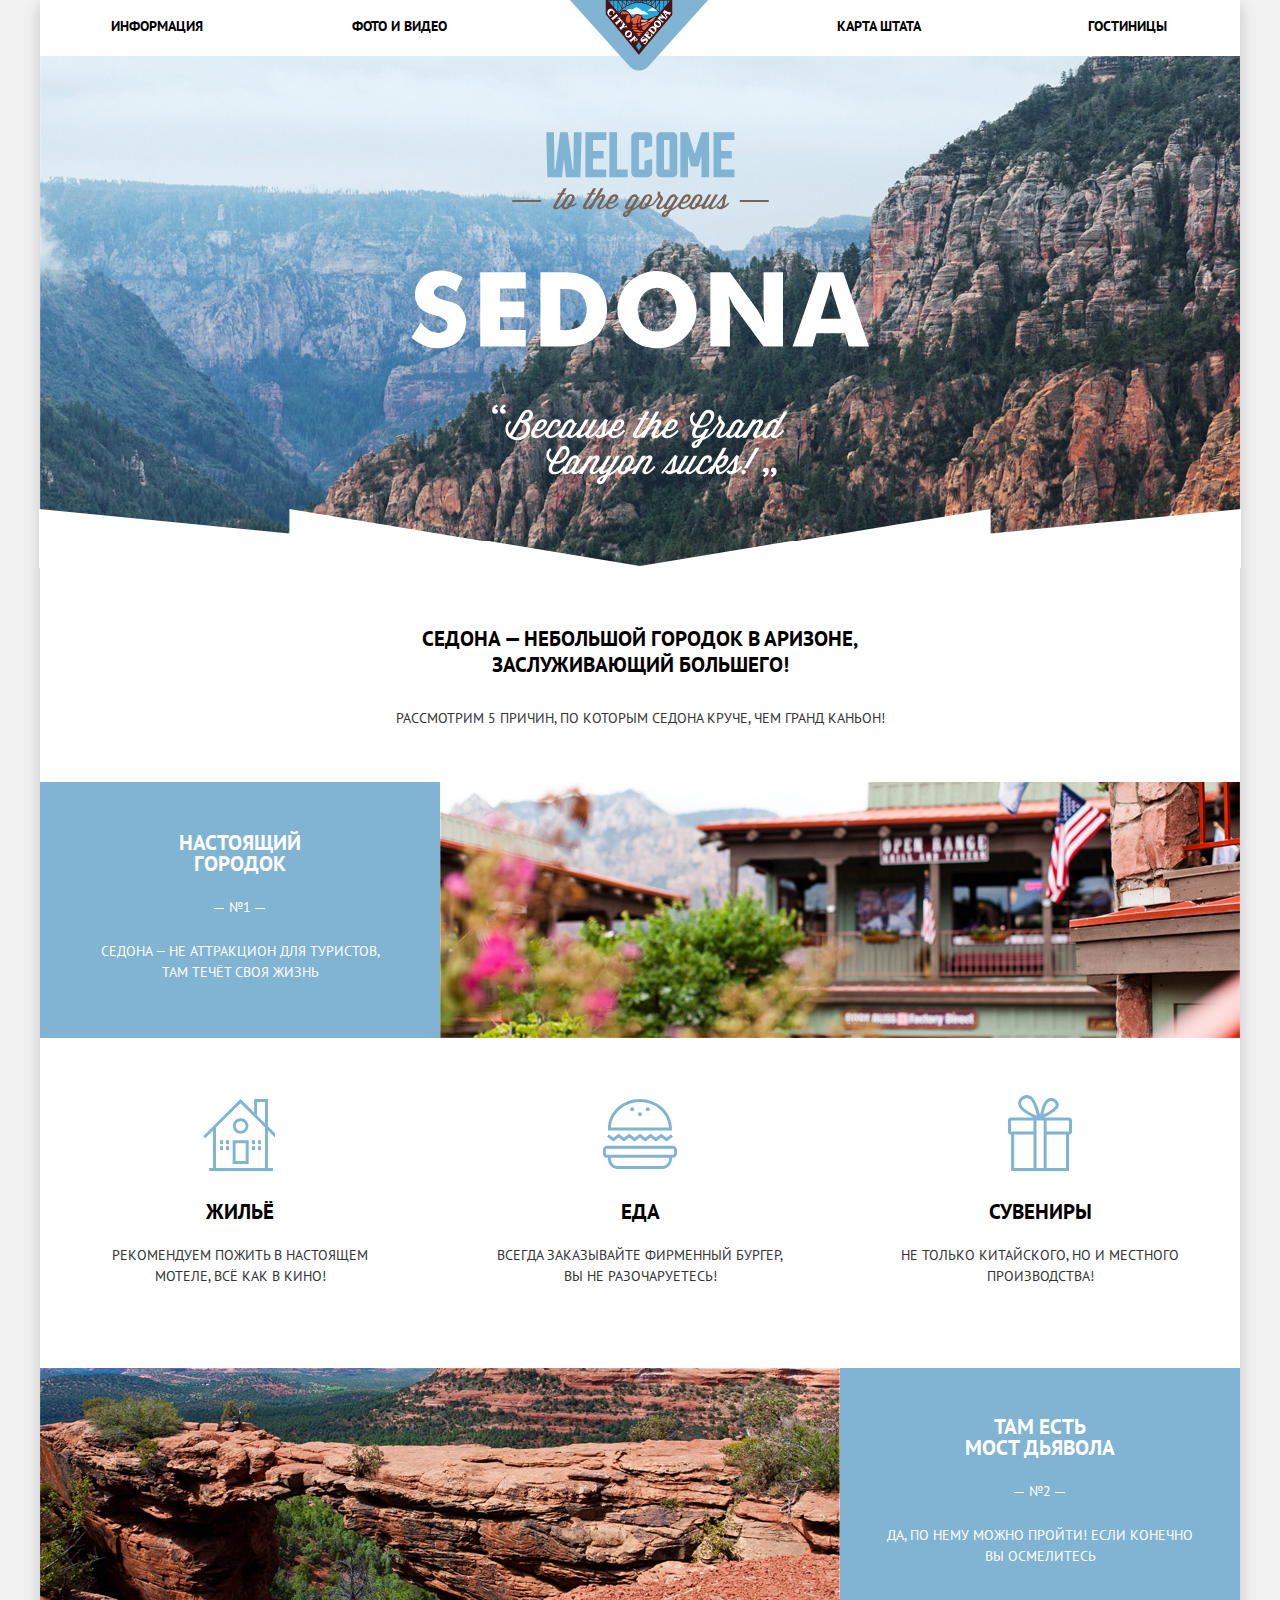
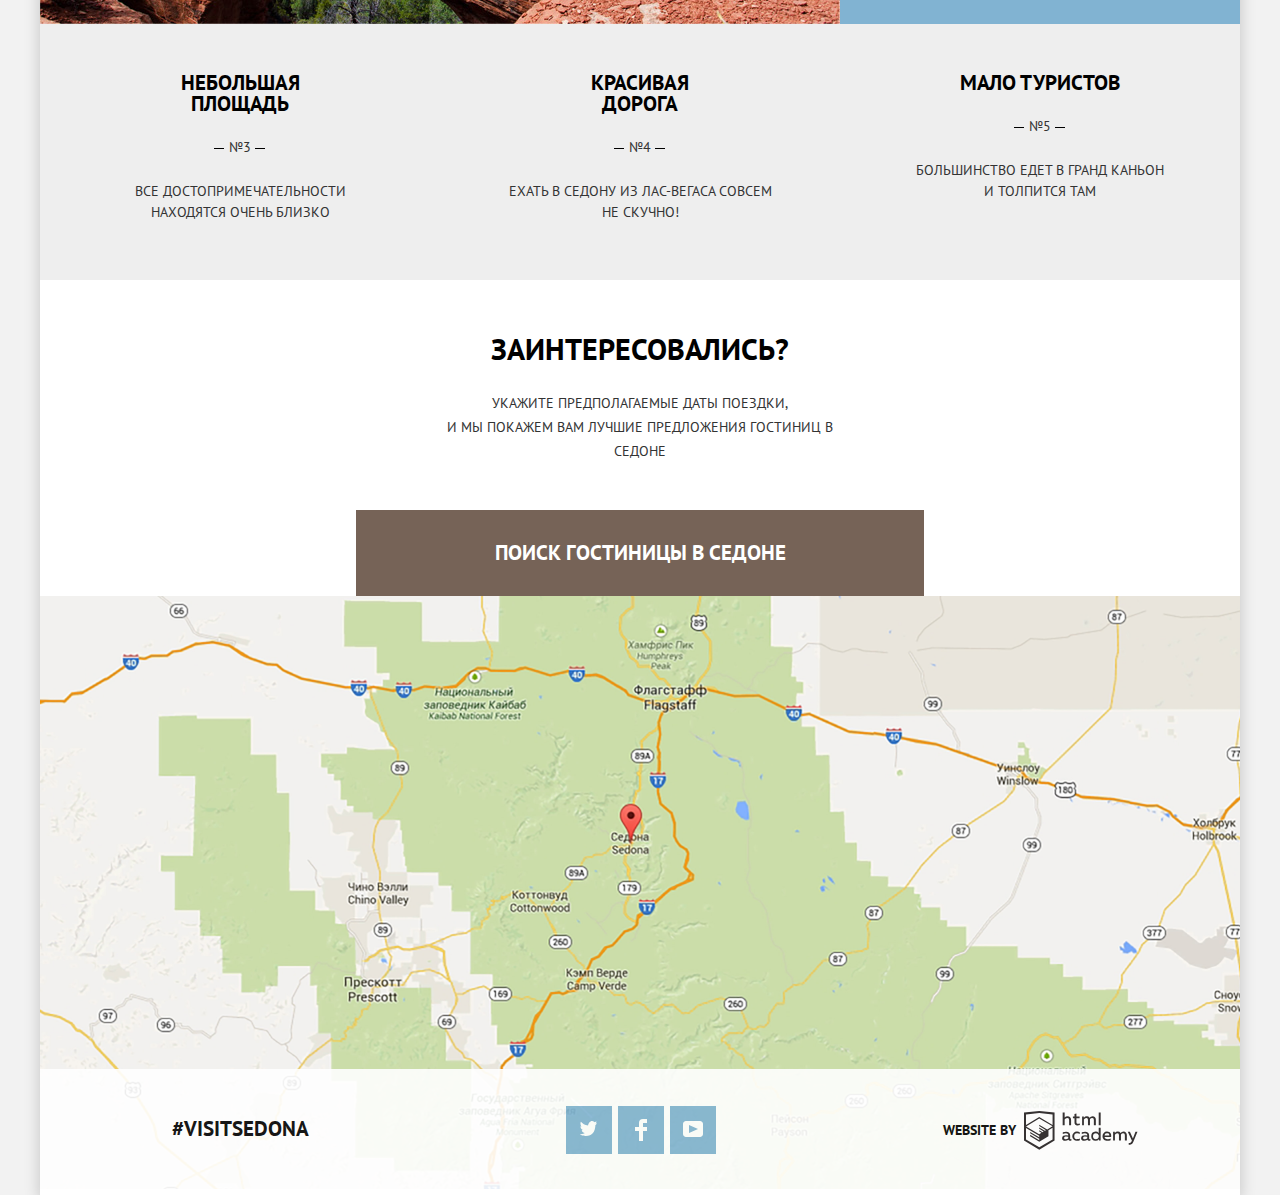
==== commit 0487e894: "после 1 попытки" ====
--- a/index.html
+++ b/index.html
@@ -6,7 +6,7 @@
   <title>Седона</title>
   <link href="https://fonts.googleapis.com/css?family=PT+Sans:400,700&amp;subset=cyrillic" rel="stylesheet">
   <link rel="stylesheet" href="css/normalize.css">
-  <link rel="stylesheet" href="css/style.min.css">
+  <link rel="stylesheet" href="css/style.css">
 </head>
 
 <body>
@@ -39,7 +39,7 @@
         <ul class="features-list">
           <li class="features-list-item">
             <div class="feature-description">
-              <h3>Настоящий<br> городок</h3>
+              <h3>Настоящий городок</h3>
               <span class="features-number">№1</span>
               <p>Седона — не аттракцион для туристов, там течёт своя жизнь</p>
             </div>
@@ -69,19 +69,19 @@
             </div>
           </li>
           <li class="features-list-item">
-            <h3>Небольшая<br> площадь</h3>
+            <h3>Небольшая площадь</h3>
             <span class="features-number">№3</span>
             <p>Все достопримечательности находятся очень близко</p>
           </li>
           <li class="features-list-item">
-            <h3>Красивая<br> дорога</h3>
+            <h3>Красивая дорога</h3>
             <span class="features-number">№4</span>
             <p>Ехать в Седону из Лас-Вегаса совсем не скучно!</p>
           </li>
           <li class="features-list-item">
-            <h3>Мало<br> туристов</h3>
+            <h3>Мало туристов</h3>
             <span class="features-number">№5</span>
-            <p>Большинство едет в гранд каньон<br> и толпится там</p>
+            <p class="last-feature">Большинство едет в гранд каньон и толпится там</p>
           </li>
         </ul>
       </section>
@@ -155,12 +155,11 @@
         <h2 class="visually-hidden">Местоположение Седоны</h2>
         <iframe
           src="https://www.google.com/maps/embed?pb=!1m18!1m12!1m3!1d317669.0678943319!2d-111.86701460108323!3d35.0757790428308!2m3!1f0!2f0!3f0!3m2!1i1024!2i768!4f13.1!3m3!1m2!1s0x872da132f942b00d%3A0x5548c523fa6c8efd!2z0KHQtdC00L7QvdCwLCDQkNGA0LjQt9C-0L3QsCA4NjMzNiwg0KHQqNCQ!5e0!3m2!1sru!2sru!4v1552380955364"
-          width="1200" height="473" frameborder="0" style="border:0" allowfullscreen></iframe>
-        <!-- <img src="img/map.jpg" width="1200" height="473" alt="Расположение городка Седона: штат Аризона"> -->
+          width="1200" height="593" style="border:0" allowfullscreen></iframe>
       </section>
     </main>
 
-    <footer class="main-footer">
+    <footer class="main-footer main-page-footer">
       <p class="sedona-hashtag">#visitsedona</p>
       <ul class="footer-social">
         <li>
--- a/css/style.css
+++ b/css/style.css
@@ -0,0 +1,1937 @@
+body
+{
+    font-family: 'PT Sans', Arial, sans-serif;
+    font-size: 14px;
+    font-weight: 400;
+    line-height: 21px;
+
+    margin: 0;
+    padding: 0;
+
+    text-transform: uppercase;
+
+    color: #333;
+    background-color: #f2f2f2;
+}
+
+.site-wrapper
+{
+    position: relative;
+
+    width: 1200px;
+    margin: 0 auto;
+
+    background-color: #fff;
+    -webkit-box-shadow: 0 5px 15px 0 rgba(0, 1, 1, .2);
+            box-shadow: 0 5px 15px 0 rgba(0, 1, 1, .2);
+}
+
+a
+{
+    text-decoration: none;
+}
+
+img
+{
+    max-width: 100%;
+    height: auto;
+
+    object-fit: cover;
+}
+
+.button
+{
+    font: inherit;
+    font-weight: 700;
+
+    text-align: center;
+    vertical-align: middle;
+    text-transform: uppercase;
+
+    color: #fff;
+    border: none;
+}
+
+.button.open-search-button,
+.button.book-button
+{
+    background-color: #766357;
+}
+
+.button.open-search-button
+{
+    font-size: 21px;
+    line-height: 26px;
+
+    display: block;
+
+    -webkit-box-sizing: border-box;
+            box-sizing: border-box;
+    width: 568px;
+    margin: 0 auto;
+    padding-top: 30px;
+    padding-bottom: 30px;
+}
+
+.button.open-search-button:hover,
+.button.open-search-button:focus,
+.button.book-button:hover,
+.button.book-button:focus
+{
+    background-color: #604e43;
+}
+
+.button.open-search-button:active,
+.button.book-button:active
+{
+    color: rgba(255, 255, 255, .3);
+    background-color: #503e33;
+}
+
+.button.button-calendar,
+.button.button-minus,
+.button.button-plus
+{
+    font-size: 0;
+}
+
+.button.button-calendar
+{
+    position: absolute;
+    top: 6px;
+    right: 3px;
+
+    background: none;
+}
+
+.button.button-calendar path
+{
+    outline: none;
+
+    fill: #cacaca;
+}
+
+.button.button-calendar:hover path,
+.button.button-calendar:focus path
+{
+    outline: none;
+
+    fill: #000;
+}
+
+.button.button-calendar:active path
+{
+    outline: none;
+
+    fill: #81b3d2;
+}
+
+.button.button-minus,
+.button.button-plus
+{
+    position: relative;
+
+    -webkit-box-sizing: border-box;
+            box-sizing: border-box;
+    width: 38px;
+    height: 38px;
+
+    background-color: #f2f2f2;
+}
+
+.button.button-minus::before
+{
+    position: absolute;
+    top: 19px ;
+    left: 13px ;
+
+    width: 12px;
+    height: 3px;
+
+    content: '';
+
+    border-top: 3px solid #bdbbbc;
+}
+
+.button.button-plus::before
+{
+    position: absolute;
+    top: 19px ;
+    left: 13px ;
+
+    width: 12px;
+    height: 3px;
+
+    content: '';
+
+    border-top: 3px solid #bdbbbc;
+}
+
+.button.button-plus::after
+{
+    position: absolute;
+    top: 15px ;
+    left: 14px ;
+
+    width: 3px;
+    height: 12px;
+
+    content: '';
+
+    border-right: 3px solid #bdbbbc;
+}
+
+.button.button-minus:hover::before,
+.button.button-minus:focus::before
+{
+    border-top: 3px solid #000;
+}
+
+.button.button-minus:active::before
+{
+    border-top: 3px solid #81b3d2;
+}
+
+.button.button-plus:hover::before,
+.button.button-plus:focus::before
+{
+    border-top: 3px solid #000;
+}
+
+.button.button-plus:hover::after,
+.button.button-plus:focus::after
+{
+    border-right: 3px solid #000;
+}
+
+.button.button-plus:active::before
+{
+    border-top: 3px solid #81b3d2;
+}
+
+.button.button-plus:active::after
+{
+    border-right: 3px solid #81b3d2;
+}
+
+.button.search-button,
+.button.info-button
+{
+    background-color: #81b3d2;
+}
+
+.button.search-button
+{
+    font-size: 21px;
+    line-height: 26px;
+
+    -webkit-box-sizing: border-box;
+            box-sizing: border-box;
+    width: 100%;
+    margin-top: 55px;
+    padding-top: 16px;
+    padding-bottom: 16px;
+}
+
+.button.info-button
+{
+    -webkit-box-sizing: border-box;
+            box-sizing: border-box;
+}
+
+.button.search-button:hover,
+.button.info-button:hover,
+.button.search-button:focus,
+.button.info-button:focus
+{
+    background-color: #669ec0;;
+}
+
+.button.search-button:active,
+.button.info-button:active
+{
+    color: rgba(255, 255, 255, .3);
+    background-color: #5496bd;
+}
+
+.social-button
+{
+    font-size: 0;
+
+    background-color: #81b3d2;
+}
+
+.social-button:hover,
+.social-button:focus
+{
+    background-color: #669ec0;
+}
+
+.social-button:active
+{
+    background-color: #5496bd;
+}
+
+.social-button:active svg
+{
+    opacity: .3;
+}
+
+.main-navigation
+{
+    font-size: 14px;
+    font-weight: 700;
+    line-height: 26px;
+
+    margin: 0;
+    padding: 0;
+
+    color: #000;
+    background-color: #fff;
+}
+
+.site-navigation
+{
+    display: -webkit-box;
+    display: -ms-flexbox;
+    display: flex;
+
+    margin: 0;
+    padding: 0;
+
+    list-style: none;
+
+    -ms-flex-wrap: wrap;
+        flex-wrap: wrap;
+}
+
+.site-navigation li
+{
+    -webkit-box-sizing: border-box;
+            box-sizing: border-box;
+    width: 239px;
+    padding-top: 13px;
+    padding-bottom: 17px;
+}
+
+.site-navigation li:nth-child(2)
+{
+    margin-right: 239px;
+}
+
+.site-navigation li:first-child {
+  padding-left: 71px;
+}
+
+.site-navigation li:nth-child(2) {
+  padding-left: 73px;
+}
+
+.site-navigation li:nth-child(3) {
+  padding-left: 80px;
+}
+
+.site-navigation li:nth-child(4) {
+  padding-left: 92px;
+}
+
+.site-navigation a
+{
+    width: 100px;
+    display: block;
+
+    -webkit-box-sizing: border-box;
+            box-sizing: border-box;
+
+    color: #000;
+}
+
+.site-navigation a:hover,
+.site-navigation a:focus
+{
+    color: #81b3d2;
+}
+
+.site-navigation a:active
+{
+    color: rgba(0, 0, 0, .3);
+}
+
+.main-header-logo
+{
+    position: absolute;
+    z-index: 2;
+    top: 0;
+    left: 529px;
+}
+
+.sedona-description
+{
+    background-color: #fff;
+}
+
+.welcome-wrapper
+{
+    position: relative;
+
+    padding-top: 76px;
+    padding-bottom: 75px;
+
+    text-align: center;
+
+    background-color: #766357;
+    background-image: url(../img/background-photo.jpg);
+    background-repeat: no-repeat;
+    background-position: 0 -82px;
+}
+
+.welcome-wrapper::after
+{
+    position: absolute;
+    bottom: -2px;
+    left: -1px;
+
+    width: 1202px;
+    height: 59px;
+
+    content: ' ';
+
+    background-image: url(../img/polygon.svg);
+}
+
+.sedona-description h1
+{
+    font-size: 21px;
+    font-weight: 700;
+    line-height: 26px;
+
+    width: 440px;
+    margin: 0 auto 27px;
+    padding: 0;
+    padding-top: 60px;
+
+    text-align: center;
+
+    color: #000;
+}
+
+.features
+{
+    margin-bottom: 51px;
+}
+
+.features .feature-text
+{
+    font-size: 14px;
+    line-height: 26px;
+
+    width: 489px;
+    margin: 0 auto 51px;
+    padding: 0;
+
+    color: #333;
+}
+
+.features-list
+{
+    display: -webkit-box;
+    display: -ms-flexbox;
+    display: flex;
+
+    margin: 0;
+    padding: 0;
+
+    list-style: none;
+
+    background-color: #eee;
+
+    -ms-flex-wrap: wrap;
+        flex-wrap: wrap;
+}
+
+.features-list-item
+{
+    min-height: 256px;
+
+    text-align: center;
+}
+
+.features-list .advice-list
+{
+    display: -webkit-box;
+    display: -ms-flexbox;
+    display: flex;
+
+    list-style: none;
+
+    -ms-flex-wrap: wrap;
+        flex-wrap: wrap;
+}
+
+.advice-list-item
+{
+    -webkit-box-sizing: border-box;
+            box-sizing: border-box;
+    width: 400px;
+    max-width: 400px;
+    min-height: 332px;
+
+    text-align: center;
+}
+
+.features-list-item h3,
+.advice-list-item h4
+{
+    margin: 0;
+    padding: 0;
+    margin-left: auto;
+    margin-right: auto;
+
+    font-size: 21px;
+    font-weight: 700;
+    line-height: 21px;
+    color: #000;
+}
+
+.features-list-item h3 {
+  width: 160px;
+}
+
+.advice-list-item h4
+{
+    position: relative;
+
+    margin-top: 163px;
+    margin-right: auto;
+    margin-left: auto;
+}
+
+.advice-list-item h4::before
+{
+    position: absolute;
+
+    content: '';
+
+    background-repeat: no-repeat;
+    background-position: 0 0;
+}
+
+.accomodation h4::before
+{
+    top: -102px;
+    left: 163px;
+
+    width: 72px;
+    height: 75px;
+
+    background-image: url(../img/advice-icon-1.svg);
+}
+
+.food h4::before
+{
+    top: -102px;
+    left: 163px;
+
+    width: 74px;
+    height: 70px;
+
+    background-image: url(../img/advice-icon-2.svg);
+}
+
+.souvenirs h4::before
+{
+    top: -106px;
+    left: 168px;
+
+    width: 64px;
+    height: 76px;
+
+    background-image: url(../img/advice-icon-3.svg);
+}
+
+.features-list p,
+.features-list span
+{
+    font-size: 14px;
+    font-weight: 400;
+    line-height: 21px;
+
+    margin: 0;
+    padding: 0;
+
+    color: #333;
+}
+
+.advice-list-item p
+{
+    -webkit-box-sizing: border-box;
+            box-sizing: border-box;
+    width: 290px;
+    margin-right: auto;
+    margin-left: auto;
+
+    text-align: center;
+}
+
+.features-list-item
+{
+    -webkit-box-sizing: border-box;
+            box-sizing: border-box;
+
+    text-align: center;
+}
+
+.features-list-item:first-child,
+.features-list-item:nth-child(2)
+{
+    display: -webkit-box;
+    display: -ms-flexbox;
+    display: flex;
+
+    text-align: center;
+
+    background-color: #81b3d2;
+
+    -ms-flex-wrap: wrap;
+        flex-wrap: wrap;
+}
+
+.features-list-item:not(:first-child) h3,
+.features-list-item:not(:nth-child(2)) h3
+{
+    margin-top: 48px;
+    margin-bottom: 23px;
+
+    text-align: center;
+}
+
+.features-list-item:first-child h3
+{
+    margin-top: 50px;
+}
+
+.features-number
+{
+    position: relative;
+    display: block;
+
+    margin-bottom: 30px;
+}
+
+.features-list-item:not(:first-child) p,
+.features-list-item:not(:nth-child(2)) p
+{
+    width: 280px;
+    margin-top: 23px;
+    margin-right: auto;
+    margin-left: auto;
+
+    text-align: center;
+}
+
+.feature-description
+{
+    width: 400px;
+}
+
+.feature-description p,
+.feature-description  span,
+.feature-description h3
+{
+    color: #fff;
+}
+
+.advice-list
+{
+    margin: 0;
+    margin-bottom: -2px;
+    padding: 0;
+
+    background-color: #fff;
+}
+
+li.features-list-item:nth-child(n+3)
+{
+    width: 400px;
+}
+
+.search
+{
+    position: relative;
+}
+
+.search-words
+{
+    font-size: 30px;
+    font-weight: 700;
+    line-height: 36px;
+
+    width: 434px;
+    margin: 0 auto;
+    margin-bottom: 24px;
+    padding: 0;
+
+    text-align: center;
+
+    color: #000;
+}
+
+.search .search-info
+{
+    font-size: 14px;
+    line-height: 24px;
+
+    width: 440px;
+    margin: 0 auto 47px;
+    padding: 0;
+
+    text-align: center;
+}
+
+.modal
+{
+    position: absolute;
+    left: 316px;
+
+    display: none;
+
+    -webkit-box-sizing: border-box;
+            box-sizing: border-box;
+    width: 568px;
+    height: 395px;
+    padding: 55px;
+
+    background-color: #fff;
+    -webkit-box-shadow: 0 7px 15px 0 rgba(0, 1, 1, .15);
+            box-shadow: 0 7px 15px 0 rgba(0, 1, 1, .15);
+}
+
+.modal-show
+{
+    display: block;
+}
+
+.modal-search p
+{
+    margin: 0;
+    padding: 0;
+}
+
+.search-form
+{
+    display: -webkit-box;
+    display: -ms-flexbox;
+    display: flex;
+        flex-direction: column;
+
+    -webkit-box-orient: vertical;
+    -webkit-box-direction: normal;
+    -ms-flex-direction: column;
+    -ms-flex-wrap: wrap;
+        flex-wrap: wrap;
+}
+
+.quantity-form-item
+{
+    display: flex;
+
+    justify-content: space-between;
+}
+
+.quantity-form-item:first-of-type
+{
+    width: 226px;
+}
+
+.quantity-form-item:nth-of-type(2)
+{
+    width: 179px;
+}
+
+.search-form-item label
+{
+    font-size: 14px;
+    font-weight: 700;
+    line-height: 26px;
+
+    display: inline-block;
+
+    margin-top: 6px;
+
+    vertical-align: middle;
+
+    color: #000;
+}
+
+.search-form input
+{
+    font: inherit;
+    font-size: 14px;
+    font-weight: 700;
+    line-height: 26px;
+
+    border: 2px solid #f2f2f2;
+    background-color: #f2f2f2;
+}
+
+p.search-form-item
+{
+    position: relative;
+
+    display: -webkit-box;
+    display: -ms-flexbox;
+    display: flex;
+
+    margin-bottom: 27px;
+
+    -ms-flex-wrap: wrap;
+        flex-wrap: wrap;
+    -webkit-box-pack: justify;
+    -ms-flex-pack: justify;
+    justify-content: space-between;
+}
+
+.search-form input:hover
+{
+    border: 2px solid #ebebeb;
+    background-color: #ebebeb;
+}
+
+.search-form input:focus
+{
+    border: 2px solid #e5e5e5;
+    outline: none;
+    background-color: transparent;
+}
+
+.input-dates
+{
+    -webkit-box-sizing: border-box;
+            box-sizing: border-box;
+    width: 346px;
+    padding: 5px 40px 5px 10px;
+
+    text-transform: uppercase;
+}
+
+.quantity-form-wrapper
+{
+    display: -webkit-box;
+    display: -ms-flexbox;
+    display: flex;
+        flex-direction: row;
+
+    margin-top: 1px;
+
+    -webkit-box-orient: horizontal;
+    -webkit-box-direction: normal;
+    -ms-flex-direction: row;
+    -webkit-box-pack: justify;
+    -ms-flex-pack: justify;
+    justify-content: space-between;
+}
+
+.quantity-buttons-wrapper
+{
+    display: -webkit-box;
+    display: -ms-flexbox;
+    display: flex;
+        flex-direction: row;
+
+    width: 114px;
+
+    -webkit-box-orient: horizontal;
+    -webkit-box-direction: normal;
+    -ms-flex-direction: row;
+}
+
+label[for='adults-quantity']
+{
+    font-family: 'PT Sans', Arial, sans-serif;
+    font-size: 14px;
+    font-weight: bold;
+    font-style: normal;
+    font-stretch: normal;
+    line-height: 1.86;
+
+    width: 71px;
+    padding-top: 7px;
+
+    text-align: left;
+    letter-spacing: normal;
+}
+
+label[for='children-quantity']
+{
+    font-family: 'PT Sans', Arial, sans-serif;
+    font-size: 14px;
+    font-weight: bold;
+    font-style: normal;
+    font-stretch: normal;
+    line-height: 1.86;
+
+    width: 38px;
+    padding-top: 7px;
+
+    text-align: left;
+    letter-spacing: normal;
+}
+
+.quantity-form-wrapper input[type='text']
+{
+    -webkit-box-sizing: border-box;
+            box-sizing: border-box;
+    width: 38px;
+    height: 38px;
+
+    text-align: center;
+}
+
+.location
+{
+    background-image: url(../img/map.jpg);
+    background-repeat: no-repeat;
+    background-size: cover;
+    background-position: 0 0;
+    background-color: #ababab;
+    -webkit-box-sizing: border-box;
+            box-sizing: border-box;
+    height: 593px;
+}
+
+.main-footer
+{
+    display: -webkit-box;
+    display: -ms-flexbox;
+    display: flex;
+
+    padding-top: 37px;
+    padding-right: 101px;
+    padding-bottom: 35px;
+    padding-left: 132px;
+
+    color: #000;
+
+    background-color: #fff;
+
+    -webkit-box-pack: justify;
+    -ms-flex-pack: justify;
+    justify-content: space-between;
+}
+
+.main-page-footer {
+  margin-top: -120px;
+  opacity: 0.9;
+  z-index: 2;
+}
+
+.main-footer .sedona-hashtag
+{
+    font-size: 21px;
+    font-weight: 700;
+    line-height: 26px;
+
+    margin: 0;
+    margin-top: 10px;
+    padding: 0;
+}
+
+.main-footer .footer-social
+{
+    display: -webkit-box;
+    display: -ms-flexbox;
+    display: flex;
+
+    margin: 0;
+    padding: 0;
+    padding-left: 23px;
+
+    list-style: none;
+}
+
+.footer-social li
+{
+    position: relative;
+
+    display: -webkit-box;
+    display: -ms-flexbox;
+    display: flex;
+
+    margin-left: 6px;
+}
+
+.social-button
+{
+    -webkit-box-sizing: border-box;
+            box-sizing: border-box;
+    width: 46px;
+    height: 48px;
+    padding-top: 13px;
+
+    text-align: center;
+
+    background-color: #81b3d2;
+}
+
+.social-button svg
+{
+    text-align: center;
+    vertical-align: middle;
+
+    fill: #fff;
+}
+
+.social-button svg:hover,
+.social-button svg:focus
+{
+    fill: #fff;
+}
+
+.social-button svg:active
+{
+    fill: #81b3d2;
+}
+
+.main-footer .footer-copyright
+{
+    font-size: 14px;
+    font-weight: 400;
+    line-height: 26px;
+
+    display: -webkit-box;
+    display: -ms-flexbox;
+    display: flex;
+
+    margin: 0;
+    margin-top: 5px;
+    padding: 0;
+
+    color: #000;
+}
+
+.footer-copyright > b
+{
+    margin-top: 6px;
+    margin-right: 8px;
+}
+
+.footer-copyright svg
+{
+    fill: #231f20;
+}
+
+.footer-copyright-logo:hover svg,
+.footer-copyright-logo:focus svg
+{
+    fill: #81b3d2;
+}
+
+.footer-copyright-logo:active svg
+{
+    fill: #bdbbbc;
+}
+
+
+.inner-page
+{
+    color: #333;
+    background-color: #fff;
+}
+
+.filters
+{
+    position: relative;
+
+    -webkit-box-sizing: border-box;
+            box-sizing: border-box;
+    padding: 28px 60px 0 71px;
+    padding-bottom: 7px;
+
+    background-color: #81b3d2;
+    background-image: url('../img/filter-background.jpg');
+    background-repeat: no-repeat;
+    background-position: 0 -295px;
+    background-size: cover;
+}
+
+.filters-form
+{
+    display: -webkit-box;
+    display: -ms-flexbox;
+    display: flex;
+
+    -webkit-box-sizing: border-box;
+            box-sizing: border-box;
+
+    -webkit-box-pack: justify;
+    -ms-flex-pack: justify;
+    justify-content: space-between;
+}
+
+.fieldset-wrapper
+{
+    display: -webkit-box;
+    display: -ms-flexbox;
+    display: flex;
+
+    -ms-flex-wrap: wrap;
+        flex-wrap: wrap;
+}
+
+.filters-form fieldset
+{
+    display: -webkit-box;
+    display: -ms-flexbox;
+    display: flex;
+        flex-direction: column;
+
+    margin: 0;
+    padding: 0;
+
+    border: none;
+
+    -webkit-box-orient: vertical;
+    -webkit-box-direction: normal;
+    -ms-flex-direction: column;
+}
+
+.filters-form fieldset:not(:first-child)
+{
+    margin-left: 76px;
+}
+
+.filters-form legend
+{
+    font-size: 16px;
+    font-weight: 700;
+    line-height: 21px;
+
+    margin: 0;
+    padding: 0;
+
+    color: #fff ;
+}
+
+.filters-form  ul
+{
+    font-size: 14px;
+    font-weight: 400;
+    line-height: 21px;
+
+    -webkit-box-sizing: border-box;
+            box-sizing: border-box;
+    width: 140px;
+    margin: 0;
+    margin-top: 25px;
+    margin-left: 40px;
+    padding: 0;
+
+    list-style: none;
+
+    color: #fff ;
+}
+
+.filter-option
+{
+    margin-bottom: 25px;
+}
+
+.filter-option label
+{
+    position: relative;
+
+    display: block;
+
+    cursor: pointer;
+    -webkit-user-select: none;
+       -moz-user-select: none;
+        -ms-user-select: none;
+            user-select: none;
+}
+
+.filter-input-checkbox + label::before
+{
+    position: absolute;
+    top: -1px;
+    left: -40px;
+
+    width: 20px;
+    height: 20px;
+
+    content: '';
+
+    border: 2px solid #fff;
+    border-radius: 2px;
+}
+
+
+.filter-input-checkbox:disabled + label::before
+{
+    border: 2px solid #6a6a6a;
+}
+
+.filter-input-checkbox:checked + label::before
+{
+    position: absolute;
+    top: -1px;
+    left: -40px;
+
+    width: 26px;
+    height: 23px;
+
+    content: '';
+
+    border: none;
+    background-image: url(../img/checkbox-on.png);
+    background-repeat: no-repeat;
+    background-position: 0 0;
+}
+
+.filter-input-checkbox:checked:disabled + label::before
+{
+    background-image: url(../img/checkbox-on-disabled.png);
+}
+
+.filter-input-checkbox:hover + label::before,
+.filter-input-checkbox:focus + label::before
+{
+    outline: 3px solid #81b3d2;
+}
+
+.filter-button
+{
+    font-size: 14px;
+    font-weight: 400;
+    line-height: 21px;
+
+    position: absolute;
+    top: 148px;
+    right: 168px;
+
+    display: block;
+
+    width: 137px;
+    min-height: 36px;
+
+    color: #fff ;
+    border: 2px solid #fff;
+    border-radius: 2px;
+    background-color: transparent;
+}
+
+.filter-button:hover,
+.filter-button:focus,
+.filter-button:active
+{
+    color: #000;
+    background-color: #fff;
+}
+
+.filter-range
+{
+    width: 330px;
+
+    text-transform: uppercase;
+
+    color: #fff;
+}
+
+.filter-range-title
+{
+    font-size: 16px;
+    font-weight: 600;
+    line-height: 21px;
+
+    margin-bottom: 9px;
+}
+
+.price-controls
+{
+    font-size: 0;
+
+    position: relative;
+
+    width: 314px;
+    height: 34px;
+    margin-bottom: 20px;
+
+    border: 2px solid #fff;
+    border-radius: 2px;
+}
+
+.price-controls::after
+{
+    position: absolute;
+    top: 50%;
+    left: 50%;
+
+    width: 2px;
+    height: 22px;
+
+    content: '';
+    -webkit-transform: translate(-50%, -50%);
+        -ms-transform: translate(-50%, -50%);
+            transform: translate(-50%, -50%);
+
+    background: #fff;
+}
+
+.price-controls label
+{
+    font-size: 14px;
+    line-height: 38px;
+
+    display: inline-block;
+
+    cursor: pointer;
+    vertical-align: top;
+}
+
+.price-controls .min-price,
+.price-controls .max-price
+{
+    width: 90px;
+    margin-top: -2px;
+    padding-left: 66px;
+}
+
+.price-controls .max-price
+{
+    padding-left: 56px;
+}
+
+.price-controls input
+{
+    font: inherit;
+
+    width: 50px;
+    margin: 0;
+
+    color: inherit;
+    border: none;
+    background: none;
+}
+
+.range-controls
+{
+    position: relative;
+
+    margin-bottom: 32px;
+}
+
+.range-controls .scale
+{
+    width: 318px;
+    height: 2px;
+
+    background: rgba(255, 255, 255, .3);
+}
+
+.range-controls .bar
+{
+    width: 80%;
+    height: 2px;
+
+    background: #fff;
+}
+
+.range-toggle
+{
+    position: absolute;
+    top: -9px;
+
+    width: 4px;
+    height: 4px;
+
+    cursor: pointer;
+
+    border: 8px solid #fff;
+    border-radius: 50%;
+    background: #ababab;
+    -webkit-box-shadow: 0 2px 1px 0 rgba(0, 1, 1, .2);
+            box-shadow: 0 2px 1px 0 rgba(0, 1, 1, .2);
+}
+
+.range-toggle:hover
+{
+    transform: scale(1.1,1.1);
+
+    background: #1c4f80;
+}
+
+.range-toggle-min
+{
+    left: 0;
+}
+
+.range-toggle-max
+{
+    left: 77%;
+}
+
+.sorting
+{
+    display: -webkit-box;
+    display: -ms-flexbox;
+    display: flex;
+
+    -webkit-box-sizing: border-box;
+            box-sizing: border-box;
+    padding: 29px 72px;
+
+    border-bottom: 1px solid #f2f2f2;
+    background-color: #fff;
+}
+
+.sorting-result
+{
+    font-size: 21px;
+    font-weight: 700;
+    line-height: 26px;
+
+    -webkit-box-sizing: border-box;
+            box-sizing: border-box;
+    margin: 0;
+    margin-right: 49px;
+    padding: 0;
+
+    color: #000 ;
+}
+
+.sorting h2
+{
+    font-size: 12px;
+    font-weight: 400;
+    line-height: 18px;
+
+    -webkit-box-sizing: border-box;
+            box-sizing: border-box;
+    margin: 0;
+    margin-top: 7px;
+    padding: 0;
+
+    color: #000 ;
+}
+
+.sorting-type-list
+{
+    font-size: 12px;
+    font-weight: 400;
+    line-height: 18px;
+
+    display: -webkit-box;
+    display: -ms-flexbox;
+    display: flex;
+    flex-wrap: wrap;
+
+    -webkit-box-sizing: border-box;
+            box-sizing: border-box;
+    width: 238px;
+    margin: 0;
+    margin-top: 6px;
+    margin-left: 41px;
+    padding: 0;
+
+    list-style: none;
+
+    color: rgba(0, 0, 0, .3);
+
+    -webkit-box-pack: justify;
+    -ms-flex-pack: justify;
+    justify-content: space-between;
+}
+
+.sorting-type-list a
+{
+    font-size: 12px;
+    font-weight: 400;
+    line-height: 18px;
+
+    text-decoration: underline;
+
+    color: rgba(0, 0, 0, .3);
+
+    -webkit-text-decoration-color: rgba(0, 0, 0, .3);
+            text-decoration-color: rgba(0, 0, 0, .3);
+    -webkit-text-decoration-style: dotted;
+            text-decoration-style: dotted;
+}
+
+.current-sorting a,
+.current-sorting a:hover,
+.current-sorting a:focus
+{
+    text-decoration: none;
+
+    color: #81b3d2;
+}
+
+.sorting-type-list a:hover,
+.sorting-type-list a:focus
+{
+    color: #81b3d2;
+
+    -webkit-text-decoration-color: #81b3d2;
+            text-decoration-color: #81b3d2;
+}
+
+.sorting-type-list a:active
+{
+    text-decoration: none;
+
+    color: #000;
+}
+
+.sorting-arrows
+{
+    display: -webkit-box;
+    display: -ms-flexbox;
+    display: flex;
+        flex-direction: row;
+
+    width: 34px;
+    margin-top: 9px;
+    margin-left: auto;
+
+    -webkit-box-orient: horizontal;
+    -webkit-box-direction: normal;
+    -ms-flex-direction: row;
+    -webkit-box-pack: justify;
+    -ms-flex-pack: justify;
+    justify-content: space-between;
+}
+
+.sort-arrow
+{
+    display: block;
+
+    width: 0;
+    height: 0;
+
+    border: 11px solid transparent;
+    border-right-width: 5px;
+    border-left-width: 5px;
+}
+
+.sort-arrow-up
+{
+    border-top: 0;
+    border-bottom-color: #cacaca ;
+}
+
+.sort-arrow-up:hover,
+.sort-arrow-up:focus
+{
+    border-bottom-color: #231f20 ;
+    outline: 2px solid #81b3d2;
+}
+
+.sort-arrow-up:active
+{
+    border-bottom-color: #81b3d2 ;
+    outline: 2px solid #81b3d2;
+}
+
+.sort-arrow-down
+{
+    border-top-color: #81b3d2;
+    border-bottom: 0;
+}
+
+.sort-arrow-down:hover,
+.sort-arrow-down:focus
+{
+    border-top-color: #231f20;
+    outline: 2px solid #81b3d2;
+}
+
+.sort-arrow-down:active
+{
+    border-top-color: #81b3d2;
+    outline: 2px solid #81b3d2;
+}
+
+.hotels-list
+{
+    display: -webkit-box;
+    display: -ms-flexbox;
+    display: flex;
+        flex-direction: column;
+
+    -webkit-box-sizing: border-box;
+            box-sizing: border-box;
+    margin: 0;
+    padding: 0;
+
+    list-style: none;
+
+    -webkit-box-orient: vertical;
+    -webkit-box-direction: normal;
+    -ms-flex-direction: column;
+}
+
+.hotel-list-item
+{
+    display: -webkit-box;
+    display: -ms-flexbox;
+    display: flex;
+
+    -webkit-box-sizing: border-box;
+            box-sizing: border-box;
+    padding: 30px 72px;
+
+    border-bottom: 1px solid #f2f2f2;
+}
+
+.hotel-description
+{
+    display: -webkit-box;
+    display: -ms-flexbox;
+    display: flex;
+        flex-direction: column;
+
+    -webkit-box-sizing: border-box;
+            box-sizing: border-box;
+    width: 270px;
+
+    -webkit-box-orient: vertical;
+    -webkit-box-direction: normal;
+    -ms-flex-direction: column;
+    -webkit-box-pack: justify;
+    -ms-flex-pack: justify;
+    justify-content: space-between;
+}
+
+.hotel-description h3,
+.hotel-description p
+{
+    margin: 0;
+    padding: 0;
+}
+
+.hotel-description h3
+{
+    font-size: 21px;
+    font-weight: 700;
+    line-height: 26px;
+
+    margin: 0;
+    margin-top: -5px;
+    padding: 0;
+
+    color: #000;
+}
+
+.price-info
+{
+    display: -webkit-box;
+    display: -ms-flexbox;
+    display: flex;
+        flex-direction: row;
+
+    width: 182px;
+
+    -webkit-box-orient: horizontal;
+    -webkit-box-direction: normal;
+    -ms-flex-direction: row;
+    -webkit-box-pack: justify;
+    -ms-flex-pack: justify;
+    justify-content: space-between;
+}
+
+.button-section
+{
+    display: -webkit-box;
+    display: -ms-flexbox;
+    display: flex;
+        flex-direction: row;
+
+    -webkit-box-orient: horizontal;
+    -webkit-box-direction: normal;
+    -ms-flex-direction: row;
+}
+
+.book-button,
+.info-button
+{
+    font: inherit;
+
+    display: block;
+
+    -webkit-box-sizing: border-box;
+            box-sizing: border-box;
+    padding: 3px 17px;
+
+    text-align: center;
+    text-transform: uppercase;
+
+    color: #fff;
+    border: none;
+}
+
+.info-button
+{
+    width: 110px;
+    margin-right: 6px;
+}
+
+.book-button
+{
+    width: 142px;
+}
+
+.hotel-name > a
+{
+    font-size: 21px;
+    font-weight: 700;
+    line-height: 26px;
+
+    display: block;
+
+    -webkit-box-sizing: border-box;
+            box-sizing: border-box;
+
+    color: #000 ;
+}
+
+.hotel-name > a:hover,
+.hotel-name > a:focus
+{
+    color: #81b3d2;
+}
+
+.hotel-name > a:active
+{
+    color: rgba(0, 0, 0, .3);
+}
+
+.type-of-hotel,
+.price
+{
+    font-size: 14px;
+    font-weight: 400;
+    line-height: 21px;
+
+    margin-top: -5px;
+
+    color: #333 ;
+}
+
+.rating
+{
+    display: -webkit-box;
+    display: -ms-flexbox;
+    display: flex;
+        flex-direction: column;
+
+    margin-left: auto;
+
+    -webkit-box-orient: vertical;
+    -webkit-box-direction: normal;
+    -ms-flex-direction: column;
+    -webkit-box-pack: justify;
+    -ms-flex-pack: justify;
+    justify-content: space-between;
+}
+
+.rating ul
+{
+    font-size: 0;
+
+    display: -webkit-box;
+    display: -ms-flexbox;
+    display: flex;
+
+    -webkit-box-sizing: border-box;
+            box-sizing: border-box;
+    margin: 0;
+    padding: 0;
+
+    list-style: none;
+}
+
+.rating-stars
+{
+    display: -webkit-box;
+    display: -ms-flexbox;
+    display: flex;
+        flex-direction: row;
+
+    margin-bottom: 47px;
+
+    -webkit-box-orient: horizontal;
+    -webkit-box-direction: normal;
+    -ms-flex-direction: row;
+    -webkit-box-pack: end;
+    -ms-flex-pack: end;
+    justify-content: flex-end;
+}
+
+.rating-stars li
+{
+    position: relative;
+
+    width: 18px;
+    margin-left: 5px;
+}
+
+.rating-stars li::before
+{
+    position: absolute;
+
+    width: 18px;
+    height: 17px;
+
+    content: '';
+
+    background-image: url('../img/star.svg');
+    background-repeat: no-repeat;
+    background-position: 0 0;
+}
+
+.rating-score
+{
+    font-size: 14px;
+    font-weight: 400;
+    line-height: 21px;
+
+    display: block;
+
+    -webkit-box-sizing: border-box;
+            box-sizing: border-box;
+    width: 112px;
+    padding: 3px 13px 3px 16px;
+
+    color: #666 ;
+    background-color: #f2f2f2;
+}
+
+.visually-hidden
+{
+    position: absolute;
+
+    overflow: hidden;
+    clip: rect(0 0 0 0);
+
+    width: 1px;
+    height: 1px;
+    margin: -1px;
+    padding: 0;
+
+    white-space: nowrap;
+
+    border: 0;
+
+    -webkit-clip-path: inset(100%);
+            clip-path: inset(100%);
+}
+
+@-webkit-keyframes move
+{
+    0%
+    {
+        -webkit-transform: translateY(-2000px);
+                transform: translateY(-2000px);
+    }
+
+    100%
+    {
+        -webkit-transform: translateY(0);
+                transform: translateY(0);
+    }
+}
+
+@keyframes move
+{
+    0%
+    {
+        -webkit-transform: translateY(-2000px);
+                transform: translateY(-2000px);
+    }
+
+    100%
+    {
+        -webkit-transform: translateY(0);
+                transform: translateY(0);
+    }
+}
+
+.modal-show
+{
+    -webkit-animation-name: move;
+            animation-name: move;
+    -webkit-animation-duration: 1s;
+            animation-duration: 1s;
+}
+
+input[name='children-quantity']
+{
+    -webkit-box-sizing: border-box;
+            box-sizing: border-box;
+    width: 38px;
+    height: 38px;
+
+    text-align: center;
+}
+
+.features-list-item:nth-child(2) p
+{
+    width: 320px;
+}
+
+.advice-list-item.food p
+{
+    width: 290px;
+}
+
+.features-number::before,
+.features-number::after {
+  position: absolute;
+  top: 11px;
+  position: absolute;
+  width: 10px;
+  height: 1px;
+
+  content: '';
+
+  border: none;
+  background-color: #000;
+}
+
+.features-number::before {
+  left: 174px;
+}
+
+.features-number::after {
+  left: 215px;
+}
+
+.features-list-item:first-child .features-number::before,
+.features-list-item:first-child .features-number::after,
+.features-list-item:nth-child(2) .features-number::before,
+.features-list-item:nth-child(2) .features-number::after {
+  background-color: #ffffff;
+}
+
+.site-navigation .current,
+.site-navigation .current:hover,
+.site-navigation .current:focus,
+.site-navigation .current:active
+{
+    color: #766357;
+}
+
+.features-list-item:nth-child(5) p.last-feature {
+  width: 250px;
+}
+
+.features-list-item:not(:first-child) p {
+  margin-top: 23px;
+}
+
+.hotel-image-wrapper {
+  margin: 0;
+  padding: 0;
+  height: 90px;
+  margin-right: 30px;
+}
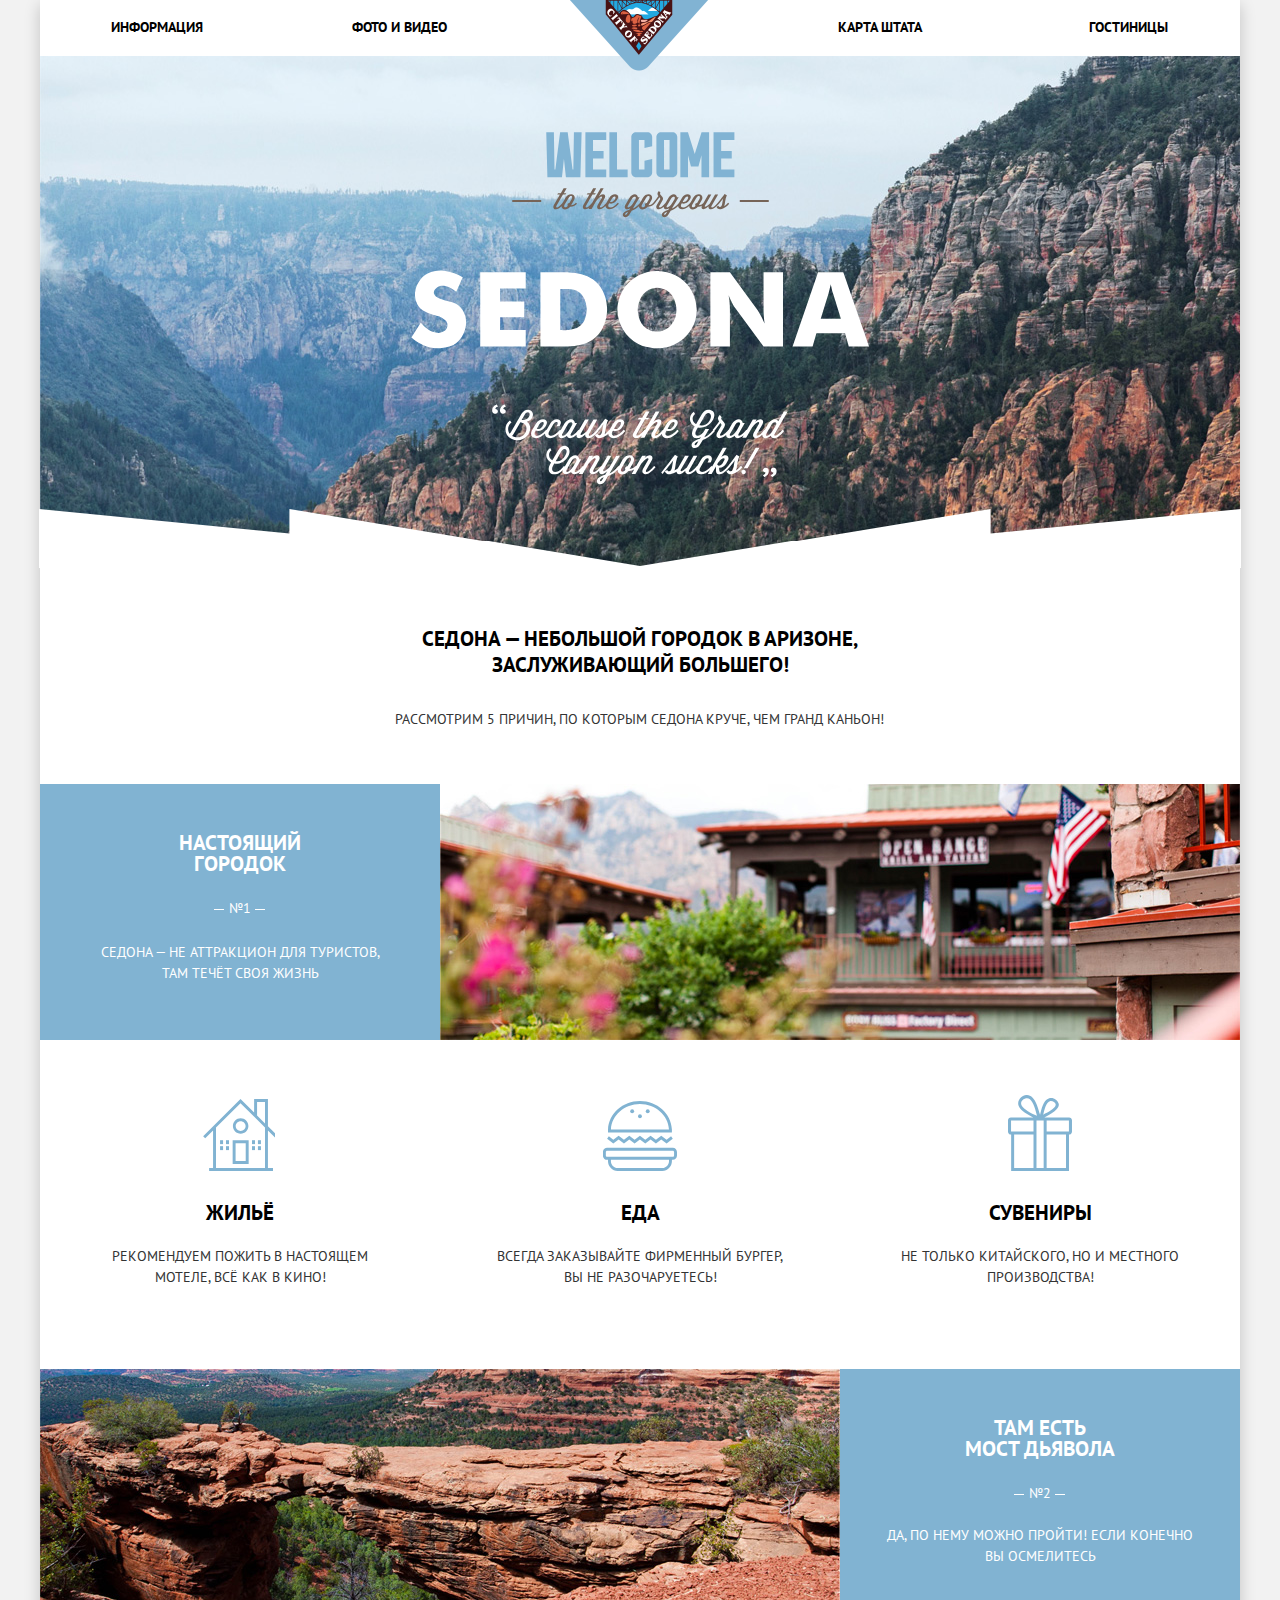
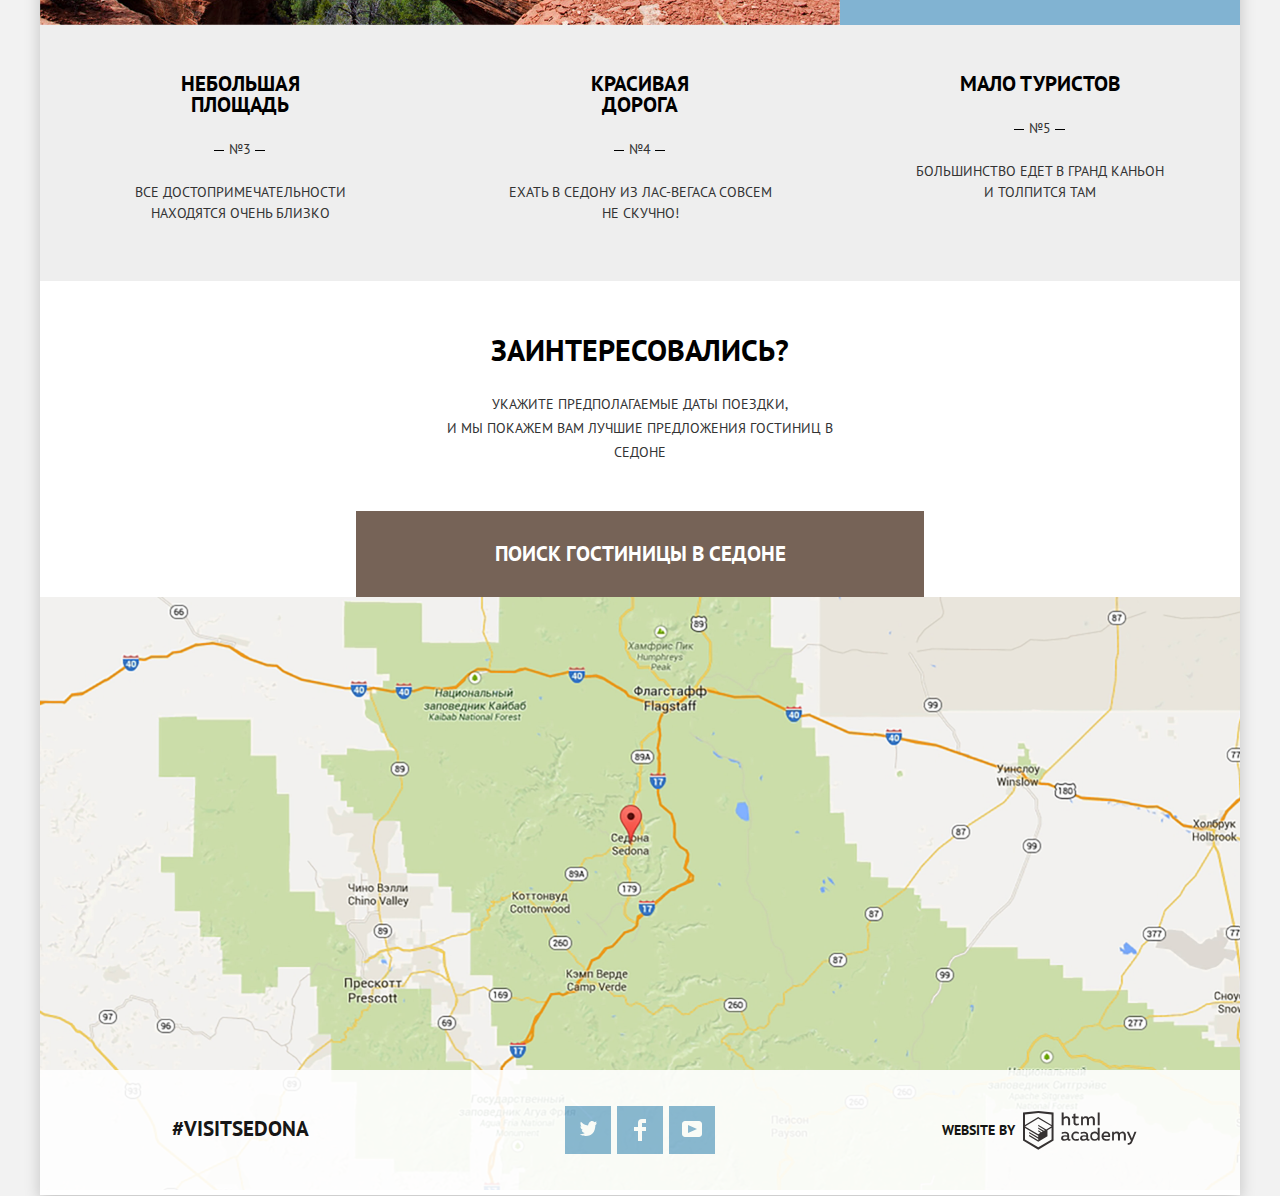
==== commit 4dfb093e: "надеюсь, все" ====
--- a/index.html
+++ b/index.html
@@ -6,7 +6,7 @@
   <title>Седона</title>
   <link href="https://fonts.googleapis.com/css?family=PT+Sans:400,700&amp;subset=cyrillic" rel="stylesheet">
   <link rel="stylesheet" href="css/normalize.css">
-  <link rel="stylesheet" href="css/style.css">
+  <link rel="stylesheet" href="css/style.min.css">
 </head>
 
 <body>
@@ -146,7 +146,6 @@
             </div>
             <button class="button search-button" type="submit">Найти</button>
           </form>
-
         </div>
 
       </section>
--- a/css/style.min.css
+++ b/css/style.min.css
@@ -0,0 +1 @@
+body{font-family:'PT Sans',Arial,sans-serif;font-size:14px;font-weight:400;line-height:21px;margin:0;padding:0;text-transform:uppercase;color:#333;background-color:#f2f2f2}.site-wrapper{position:relative;width:1200px;margin:0 auto;background-color:#fff;-webkit-box-shadow:0 5px 15px 0 rgba(0,1,1,.2);box-shadow:0 5px 15px 0 rgba(0,1,1,.2)}a{text-decoration:none}img{max-width:100%;height:auto;object-fit:cover}.button{font:inherit;font-weight:700;text-align:center;vertical-align:middle;text-transform:uppercase;color:#fff;border:none}.button.open-search-button,.button.book-button{background-color:#766357}.button.open-search-button{font-size:21px;line-height:26px;display:block;-webkit-box-sizing:border-box;box-sizing:border-box;width:568px;margin:0 auto;padding-top:30px;padding-bottom:30px}.button.open-search-button:hover,.button.open-search-button:focus,.button.book-button:hover,.button.book-button:focus{background-color:#604e43}.button.open-search-button:active,.button.book-button:active{color:rgba(255,255,255,.3);background-color:#503e33}.button.button-calendar,.button.button-minus,.button.button-plus{font-size:0}.button.button-calendar{position:absolute;top:9px;right:9px;width:21px;height:22px;padding:0;background:none}.button.button-calendar path{outline:none;fill:#cacaca}.button.button-calendar:hover path,.button.button-calendar:focus path{outline:none;fill:#000}.button.button-calendar:active path{outline:none;fill:#81b3d2}.button.button-minus,.button.button-plus{position:relative;-webkit-box-sizing:border-box;box-sizing:border-box;width:38px;height:38px;background-color:#f2f2f2}.button.button-minus::before{position:absolute;top:19px;left:13px;width:12px;height:3px;content:'';border-top:3px solid #bdbbbc}.button.button-plus::before{position:absolute;top:19px;left:13px;width:12px;height:3px;content:'';border-top:3px solid #bdbbbc}.button.button-plus::after{position:absolute;top:15px;left:14px;width:3px;height:12px;content:'';border-right:3px solid #bdbbbc}.button.button-minus:hover::before,.button.button-minus:focus::before{border-top:3px solid #000}.button.button-minus:active::before{border-top:3px solid #81b3d2}.button.button-plus:hover::before,.button.button-plus:focus::before{border-top:3px solid #000}.button.button-plus:hover::after,.button.button-plus:focus::after{border-right:3px solid #000}.button.button-plus:active::before{border-top:3px solid #81b3d2}.button.button-plus:active::after{border-right:3px solid #81b3d2}.button.search-button,.button.info-button{background-color:#81b3d2}.button.search-button{font-size:21px;line-height:26px;-webkit-box-sizing:border-box;box-sizing:border-box;width:100%;margin-top:55px;padding-top:16px;padding-bottom:17px}.button.info-button{-webkit-box-sizing:border-box;box-sizing:border-box}.button.search-button:hover,.button.info-button:hover,.button.search-button:focus,.button.info-button:focus{background-color:#669ec0}.button.search-button:active,.button.info-button:active{color:rgba(255,255,255,.3);background-color:#5496bd}.social-button{font-size:0;background-color:#81b3d2}.social-button:hover,.social-button:focus{background-color:#669ec0}.social-button:active{background-color:#5496bd}.social-button:active svg{opacity:.3}.main-navigation{font-size:14px;font-weight:700;line-height:26px;margin:0;padding:0;color:#000;background-color:#fff}.site-navigation{display:-webkit-box;display:-ms-flexbox;display:flex;margin:0;padding:0;list-style:none;-ms-flex-wrap:wrap;flex-wrap:wrap}.site-navigation li{-webkit-box-sizing:border-box;box-sizing:border-box;width:239px;padding-top:14px;padding-bottom:16px}.site-navigation li:nth-child(2){margin-right:239px}.site-navigation li:first-child{padding-left:71px;text-align:left}.site-navigation li:nth-child(2){padding-left:73px;text-align:left}.site-navigation li:nth-child(3){padding-right:74px;text-align:right}.site-navigation li:nth-child(4){padding-right:67px;text-align:right}.site-navigation a{-webkit-box-sizing:border-box;box-sizing:border-box;width:100px;color:#000}.site-navigation a:hover,.site-navigation a:focus{color:#81b3d2}.site-navigation a:active{color:rgba(0,0,0,.3)}.main-header-logo{position:absolute;z-index:2;top:0;left:529px}.sedona-description{background-color:#fff}.welcome-wrapper{position:relative;padding-top:76px;padding-bottom:75px;text-align:center;background-color:#766357;background-image:url(../img/background-photo.jpg);background-repeat:no-repeat;background-position:0 -82px}.welcome-wrapper::after{position:absolute;bottom:-2px;left:-1px;width:1202px;height:59px;content:' ';background-image:url(../img/polygon.svg)}.sedona-description h1{font-size:21px;font-weight:700;line-height:26px;width:440px;margin:0 auto 28px;padding:0;padding-top:60px;text-align:center;color:#000}.features{margin-bottom:51px}.features .feature-text{font-size:14px;line-height:26px;width:500px;margin:0 auto 52px;padding:0;padding-left:9px;color:#333}.features-list{display:-webkit-box;display:-ms-flexbox;display:flex;margin:0;padding:0;list-style:none;background-color:#eee;-ms-flex-wrap:wrap;flex-wrap:wrap}.features-list-item{min-height:256px;text-align:center}.features-list .advice-list{display:-webkit-box;display:-ms-flexbox;display:flex;list-style:none;-ms-flex-wrap:wrap;flex-wrap:wrap}.advice-list-item{-webkit-box-sizing:border-box;box-sizing:border-box;width:400px;max-width:400px;min-height:332px;text-align:center}.features-list-item h3,.advice-list-item h4{font-size:21px;font-weight:700;line-height:21px;margin:0;margin-right:auto;margin-left:auto;padding:0;color:#000}.features-list-item h3{width:160px}.advice-list-item h4{position:relative;margin-top:162px;margin-right:auto;margin-left:auto}.advice-list-item h4::before{position:absolute;content:'';background-repeat:no-repeat;background-position:0 0}.accomodation h4::before{top:-103px;left:163px;width:72px;height:75px;background-image:url(../img/advice-icon-1.svg)}.food h4::before{top:-101px;left:163px;width:74px;height:70px;background-image:url(../img/advice-icon-2.svg)}.souvenirs h4::before{top:-107px;left:168px;width:64px;height:76px;background-image:url(../img/advice-icon-3.svg)}.features-list p,.features-list span{font-size:14px;font-weight:400;line-height:21px;margin:0;padding:0;color:#333}.advice-list-item p{-webkit-box-sizing:border-box;box-sizing:border-box;width:290px;margin-right:auto;margin-left:auto;text-align:center}.features-list-item{-webkit-box-sizing:border-box;box-sizing:border-box;text-align:center}.features-list-item:first-child,.features-list-item:nth-child(2){display:-webkit-box;display:-ms-flexbox;display:flex;text-align:center;background-color:#81b3d2;-ms-flex-wrap:wrap;flex-wrap:wrap}.features-list-item:not(:first-child) h3,.features-list-item:not(:nth-child(2)) h3{margin-top:48px;margin-bottom:24px;text-align:center}.features-list-item:first-child h3{margin-top:48px}.features-number{position:relative;display:block;margin-bottom:30px}.features-list-item:not(:first-child) p,.features-list-item:not(:nth-child(2)) p{width:280px;margin-top:23px;margin-right:auto;margin-left:auto;text-align:center}.feature-description{width:400px}.feature-description p,.feature-description span,.feature-description h3{color:#fff}.advice-list{margin:0;margin-bottom:-3px;padding:0;background-color:#fff}li.features-list-item:nth-child(n+3){width:400px}.search{position:relative}.search-words{font-size:30px;font-weight:700;line-height:36px;width:434px;margin:0 auto;margin-bottom:24px;padding:0;text-align:center;color:#000}.search .search-info{font-size:14px;line-height:24px;width:440px;margin:0 auto 47px;padding:0;text-align:center}.modal{position:absolute;left:316px;display:none;-webkit-box-sizing:border-box;box-sizing:border-box;width:568px;height:395px;padding:55px;background-color:#fff;-webkit-box-shadow:0 7px 15px 0 rgba(0,1,1,.15);box-shadow:0 7px 15px 0 rgba(0,1,1,.15)}.modal-show{display:block}.modal-search p{margin:0;padding:0}.search-form{display:-webkit-box;display:-ms-flexbox;display:flex;flex-direction:column;-webkit-box-orient:vertical;-webkit-box-direction:normal;-ms-flex-direction:column;-ms-flex-wrap:wrap;flex-wrap:wrap}.quantity-form-item{display:flex;justify-content:space-between}.quantity-form-item:first-of-type{width:226px}.quantity-form-item:nth-of-type(2){width:179px}.search-form-item label{font-size:14px;font-weight:700;line-height:26px;display:inline-block;margin-top:6px;vertical-align:middle;color:#000}.search-form input{font:inherit;font-size:14px;font-weight:700;line-height:26px;min-height:38px;margin-left:auto;border:2px solid #f2f2f2;background-color:#f2f2f2}p.search-form-item{position:relative;display:-webkit-box;display:-ms-flexbox;display:flex;margin-bottom:27px;-ms-flex-wrap:wrap;flex-wrap:wrap;-webkit-box-pack:justify;-ms-flex-pack:justify;justify-content:space-between}.search-form input:hover{border:2px solid #ebebeb;background-color:#ebebeb}.search-form input:focus{border:2px solid #e5e5e5;outline:none;background-color:transparent}.input-dates{-webkit-box-sizing:border-box;box-sizing:border-box;width:346px;padding:5px 40px 5px 10px;text-transform:uppercase}.quantity-form-wrapper{display:-webkit-box;display:-ms-flexbox;display:flex;flex-direction:row;margin-top:1px;-webkit-box-orient:horizontal;-webkit-box-direction:normal;-ms-flex-direction:row;-webkit-box-pack:justify;-ms-flex-pack:justify;justify-content:space-between}.quantity-buttons-wrapper{display:-webkit-box;display:-ms-flexbox;display:flex;flex-direction:row;width:114px;-webkit-box-orient:horizontal;-webkit-box-direction:normal;-ms-flex-direction:row}label[for='adults-quantity']{font-family:'PT Sans',Arial,sans-serif;font-size:14px;font-weight:700;font-style:normal;font-stretch:normal;line-height:1.86;width:71px;padding-top:7px;text-align:left;letter-spacing:normal}label[for='children-quantity']{font-family:'PT Sans',Arial,sans-serif;font-size:14px;font-weight:700;font-style:normal;font-stretch:normal;line-height:1.86;width:38px;padding-top:7px;text-align:left;letter-spacing:normal}.quantity-form-wrapper input[type='text']{-webkit-box-sizing:border-box;box-sizing:border-box;width:38px;height:38px;text-align:center}.location{-webkit-box-sizing:border-box;box-sizing:border-box;height:593px;background-color:#ababab;background-image:url(../img/map.jpg);background-repeat:no-repeat;background-position:0 0;background-size:cover}.main-footer{display:-webkit-box;display:-ms-flexbox;display:flex;color:#000;background-color:#fff;-webkit-box-pack:justify;-ms-flex-pack:justify;justify-content:space-between;padding:37px 102px 35px 132px}.main-page-footer{z-index:2;margin-top:-120px;opacity:.9}.main-footer .sedona-hashtag{font-size:21px;font-weight:700;line-height:26px;margin:0;margin-top:10px;padding:0}.main-footer .footer-social{display:-webkit-box;display:-ms-flexbox;display:flex;margin:0;padding:0;padding-left:23px;list-style:none}.footer-social li{position:relative;display:-webkit-box;display:-ms-flexbox;display:flex;margin-left:6px}.social-button{-webkit-box-sizing:border-box;box-sizing:border-box;width:46px;height:48px;padding-top:13px;text-align:center;background-color:#81b3d2}.social-button svg{text-align:center;vertical-align:middle;fill:#fff}.social-button svg:hover,.social-button svg:focus{fill:#fff}.social-button svg:active{fill:#81b3d2}.main-footer .footer-copyright{font-size:14px;font-weight:400;line-height:26px;display:-webkit-box;display:-ms-flexbox;display:flex;margin:0;margin-top:5px;padding:0;color:#000}.footer-copyright > b{margin-top:6px;margin-right:8px}.footer-copyright svg{fill:#231f20}.footer-copyright-logo:hover svg,.footer-copyright-logo:focus svg{fill:#81b3d2}.footer-copyright-logo:active svg{fill:#bdbbbc}.inner-page{color:#333;background-color:#fff}.filters{position:relative;-webkit-box-sizing:border-box;box-sizing:border-box;padding:28px 60px 0 71px;padding-bottom:7px;background-color:#81b3d2;background-image:url(../img/filter-background.jpg);background-repeat:no-repeat;background-position:0 -295px;background-size:cover}.filters-form{display:-webkit-box;display:-ms-flexbox;display:flex;-webkit-box-sizing:border-box;box-sizing:border-box;-webkit-box-pack:justify;-ms-flex-pack:justify;justify-content:space-between}.fieldset-wrapper{display:-webkit-box;display:-ms-flexbox;display:flex;-ms-flex-wrap:wrap;flex-wrap:wrap}.filters-form fieldset{display:-webkit-box;display:-ms-flexbox;display:flex;flex-direction:column;margin:0;padding:0;border:none;-webkit-box-orient:vertical;-webkit-box-direction:normal;-ms-flex-direction:column}.filters-form fieldset:not(:first-child){margin-left:76px}.filters-form legend{font-size:16px;font-weight:700;line-height:21px;margin:0;padding:0;color:#fff}.filters-form ul{font-size:14px;font-weight:400;line-height:21px;-webkit-box-sizing:border-box;box-sizing:border-box;width:140px;margin:0;margin-top:25px;margin-left:40px;padding:0;list-style:none;color:#fff}.filter-option{margin-bottom:25px}.filter-option label{position:relative;display:block;cursor:pointer;-webkit-user-select:none;-moz-user-select:none;-ms-user-select:none;user-select:none}.filter-input-checkbox + label::before{position:absolute;top:-1px;left:-40px;width:20px;height:20px;content:'';border:2px solid #fff;border-radius:2px}.filter-input-checkbox:disabled + label::before{border:2px solid #6a6a6a}.filter-input-checkbox:checked + label::before{position:absolute;top:-1px;left:-40px;width:26px;height:23px;content:'';border:none;background-image:url(../img/checkbox-on.png);background-repeat:no-repeat;background-position:0 0}.filter-input-checkbox:checked:disabled + label::before{background-image:url(../img/checkbox-on-disabled.png)}.filter-input-checkbox:hover + label::before,.filter-input-checkbox:focus + label::before{outline:3px solid #81b3d2}.filter-button{font-size:14px;font-weight:400;line-height:21px;position:absolute;top:148px;right:168px;display:block;width:137px;min-height:36px;color:#fff;border:2px solid #fff;border-radius:2px;background-color:transparent}.filter-button:hover,.filter-button:focus,.filter-button:active{color:#000;background-color:#fff}.filter-range{display:flex;flex-direction:column;width:330px;text-transform:uppercase;color:#fff;justify-content:space-between}.filter-range-title{font-size:16px;font-weight:600;line-height:21px;margin-bottom:9px}.price-controls{font-size:0;position:relative;width:314px;height:34px;margin-bottom:20px;border:2px solid #fff;border-radius:2px}.price-controls::after{position:absolute;top:50%;left:50%;width:2px;height:22px;content:'';-webkit-transform:translate(-50%,-50%);-ms-transform:translate(-50%,-50%);transform:translate(-50%,-50%);background:#fff}.price-controls label{font-size:14px;line-height:38px;display:inline-block;cursor:pointer;vertical-align:top}.price-controls .min-price,.price-controls .max-price{width:90px;margin-top:-2px;padding-left:66px}.price-controls .max-price{padding-left:56px}.price-controls input{font:inherit;width:50px;min-height:38px;margin:0;color:inherit;border:none;background:none}.range-controls{position:relative;margin-bottom:32px}.range-controls .scale{width:318px;height:2px;background:rgba(255,255,255,.3)}.range-controls .bar{width:80%;height:2px;background:#fff}.range-toggle{position:absolute;top:-9px;width:4px;height:4px;cursor:pointer;border:8px solid #fff;border-radius:50%;background:#ababab;-webkit-box-shadow:0 2px 1px 0 rgba(0,1,1,.2);box-shadow:0 2px 1px 0 rgba(0,1,1,.2)}.range-toggle:hover{transform:scale(1.1,1.1);background:#1c4f80}.range-toggle-min{left:0}.range-toggle-max{left:77%}.sorting{display:-webkit-box;display:-ms-flexbox;display:flex;-webkit-box-sizing:border-box;box-sizing:border-box;padding:28px 72px 30px;border-bottom:1px solid #f2f2f2;background-color:#fff}.sorting-result{font-size:21px;font-weight:700;line-height:26px;-webkit-box-sizing:border-box;box-sizing:border-box;margin:0;margin-right:49px;padding:0;color:#000}.sorting h2{font-size:12px;font-weight:400;line-height:18px;-webkit-box-sizing:border-box;box-sizing:border-box;margin:0;margin-top:7px;padding:0;color:#000}.sorting-type-list{font-size:12px;font-weight:400;line-height:18px;display:-webkit-box;display:-ms-flexbox;display:flex;-webkit-box-sizing:border-box;box-sizing:border-box;width:238px;margin:0;margin-top:6px;margin-left:41px;padding:0;list-style:none;color:rgba(0,0,0,.3);flex-wrap:wrap;-webkit-box-pack:justify;-ms-flex-pack:justify;justify-content:space-between}.sorting-type-list a{font-size:12px;font-weight:400;line-height:18px;text-decoration:underline;color:rgba(0,0,0,.3);-webkit-text-decoration-color:rgba(0,0,0,.3);text-decoration-color:rgba(0,0,0,.3);-webkit-text-decoration-style:dotted;text-decoration-style:dotted}.current-sorting a,.current-sorting a:hover,.current-sorting a:focus{text-decoration:none;color:#81b3d2}.sorting-type-list a:hover,.sorting-type-list a:focus{color:#81b3d2;-webkit-text-decoration-color:#81b3d2;text-decoration-color:#81b3d2}.sorting-type-list a:active{text-decoration:none;color:#000}.sorting-arrows{display:-webkit-box;display:-ms-flexbox;display:flex;flex-direction:row;width:34px;margin-top:9px;margin-left:auto;-webkit-box-orient:horizontal;-webkit-box-direction:normal;-ms-flex-direction:row;-webkit-box-pack:justify;-ms-flex-pack:justify;justify-content:space-between}.sort-arrow{display:block;width:0;height:0;border:11px solid transparent;border-right-width:5px;border-left-width:5px}.sort-arrow-up{border-top:0;border-bottom-color:#cacaca}.sort-arrow-up:hover,.sort-arrow-up:focus{border-bottom-color:#231f20;outline:2px solid #81b3d2}.sort-arrow-up:active{border-bottom-color:#81b3d2;outline:2px solid #81b3d2}.sort-arrow-down{border-top-color:#81b3d2;border-bottom:0}.sort-arrow-down:hover,.sort-arrow-down:focus{border-top-color:#231f20;outline:2px solid #81b3d2}.sort-arrow-down:active{border-top-color:#81b3d2;outline:2px solid #81b3d2}.hotels-list{display:-webkit-box;display:-ms-flexbox;display:flex;flex-direction:column;-webkit-box-sizing:border-box;box-sizing:border-box;margin:0;padding:0;list-style:none;-webkit-box-orient:vertical;-webkit-box-direction:normal;-ms-flex-direction:column}.hotel-list-item{display:-webkit-box;display:-ms-flexbox;display:flex;-webkit-box-sizing:border-box;box-sizing:border-box;padding:30px 72px;border-bottom:1px solid #f2f2f2}.hotel-description{display:-webkit-box;display:-ms-flexbox;display:flex;flex-direction:column;-webkit-box-sizing:border-box;box-sizing:border-box;width:270px;-webkit-box-orient:vertical;-webkit-box-direction:normal;-ms-flex-direction:column;-webkit-box-pack:justify;-ms-flex-pack:justify;justify-content:space-between}.hotel-description h3,.hotel-description p{margin:0;padding:0}.hotel-description h3{font-size:21px;font-weight:700;line-height:26px;margin:0;margin-top:-5px;padding:0;color:#000}.price-info{display:-webkit-box;display:-ms-flexbox;display:flex;flex-direction:row;width:182px;-webkit-box-orient:horizontal;-webkit-box-direction:normal;-ms-flex-direction:row;-webkit-box-pack:justify;-ms-flex-pack:justify;justify-content:space-between}.button-section{display:-webkit-box;display:-ms-flexbox;display:flex;flex-direction:row;-webkit-box-orient:horizontal;-webkit-box-direction:normal;-ms-flex-direction:row}.book-button,.info-button{font:inherit;display:block;-webkit-box-sizing:border-box;box-sizing:border-box;padding:3px 17px;text-align:center;text-transform:uppercase;color:#fff;border:none}.info-button{width:110px;margin-right:6px}.book-button{width:142px}.hotel-name > a{font-size:21px;font-weight:700;line-height:26px;display:block;-webkit-box-sizing:border-box;box-sizing:border-box;color:#000}.hotel-name > a:hover,.hotel-name > a:focus{color:#81b3d2}.hotel-name > a:active{color:rgba(0,0,0,.3)}.type-of-hotel,.price{font-size:14px;font-weight:400;line-height:21px;margin-top:-5px;color:#333}.rating{display:-webkit-box;display:-ms-flexbox;display:flex;flex-direction:column;margin-left:auto;-webkit-box-orient:vertical;-webkit-box-direction:normal;-ms-flex-direction:column;-webkit-box-pack:justify;-ms-flex-pack:justify;justify-content:space-between}.rating ul{font-size:0;display:-webkit-box;display:-ms-flexbox;display:flex;-webkit-box-sizing:border-box;box-sizing:border-box;margin:0;padding:0;list-style:none}.rating-stars{display:-webkit-box;display:-ms-flexbox;display:flex;flex-direction:row;margin-bottom:47px;-webkit-box-orient:horizontal;-webkit-box-direction:normal;-ms-flex-direction:row;-webkit-box-pack:end;-ms-flex-pack:end;justify-content:flex-end}.rating-stars li{position:relative;width:18px;margin-left:5px}.rating-stars li::before{position:absolute;width:18px;height:17px;content:'';background-image:url(../img/star.svg);background-repeat:no-repeat;background-position:0 0}.rating-score{font-size:14px;font-weight:400;line-height:21px;display:block;-webkit-box-sizing:border-box;box-sizing:border-box;width:112px;padding:3px 13px 3px 16px;color:#666;background-color:#f2f2f2}.visually-hidden{position:absolute;overflow:hidden;clip:rect(0 0 0 0);width:1px;height:1px;margin:-1px;padding:0;white-space:nowrap;border:0;-webkit-clip-path:inset(100%);clip-path:inset(100%)}@-webkit-keyframes move{0%{-webkit-transform:translateY(-2000px);transform:translateY(-2000px)}100%{-webkit-transform:translateY(0);transform:translateY(0)}}@keyframes move{0%{-webkit-transform:translateY(-2000px);transform:translateY(-2000px)}100%{-webkit-transform:translateY(0);transform:translateY(0)}}.modal-show{-webkit-animation-name:move;animation-name:move;-webkit-animation-duration:1s;animation-duration:1s}input[name='children-quantity']{-webkit-box-sizing:border-box;box-sizing:border-box;width:38px;height:38px;text-align:center}.features-list-item:nth-child(2) p{width:320px}.advice-list-item.food p{width:290px}.features-number::before,.features-number::after{position:absolute;position:absolute;top:11px;width:10px;height:1px;content:'';border:none;background-color:#000}.features-number::before{left:174px}.features-number::after{left:215px}.features-list-item:first-child .features-number::before,.features-list-item:first-child .features-number::after,.features-list-item:nth-child(2) .features-number::before,.features-list-item:nth-child(2) .features-number::after{background-color:#fff}.site-navigation .current,.site-navigation .current:hover,.site-navigation .current:focus,.site-navigation .current:active{color:#766357}.features-list-item:nth-child(5) p.last-feature{width:250px}.features-list-item:not(:first-child) p{margin-top:22px}.hotel-image-wrapper{height:90px;margin:0;margin-right:30px;padding:0}.button.button-calendar svg{position:relative}.features-list-item:nth-child(2) p{width:320px;margin-top:21px}.main-page-footer{padding-top:36px}
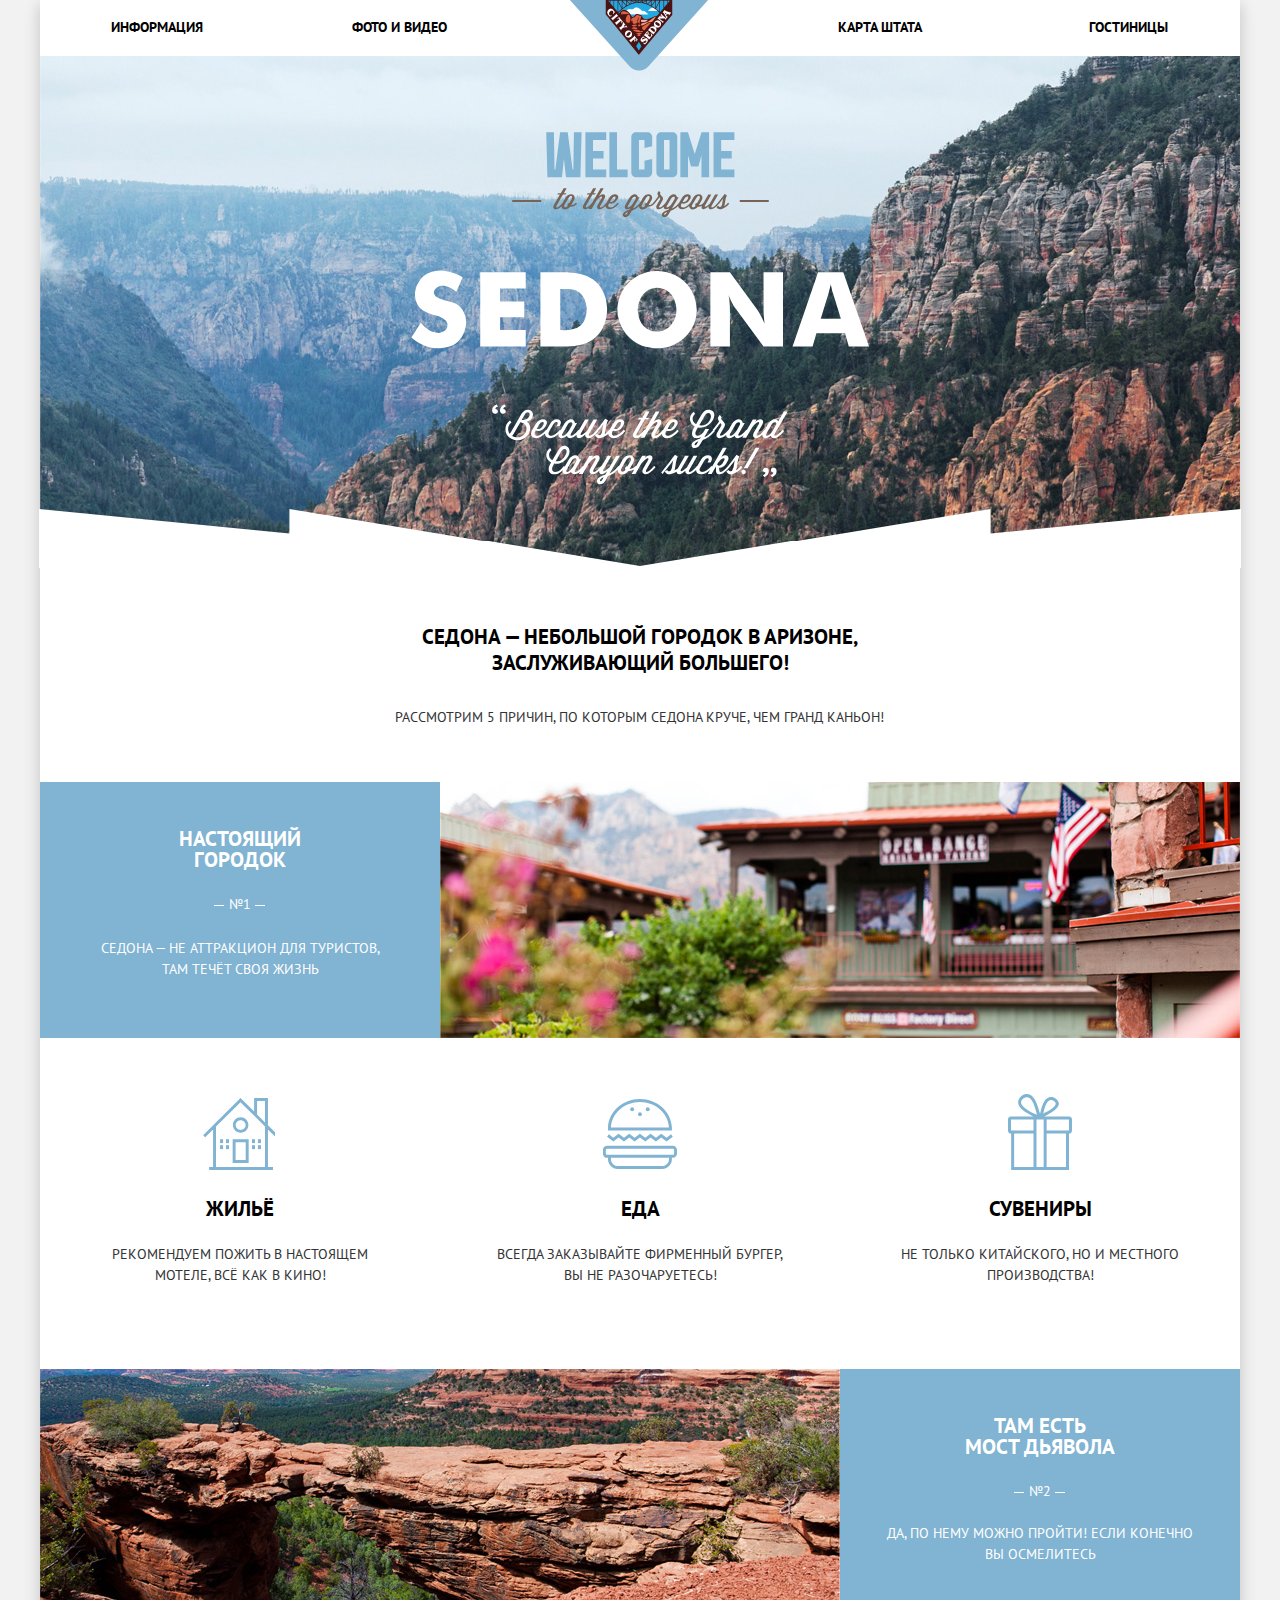
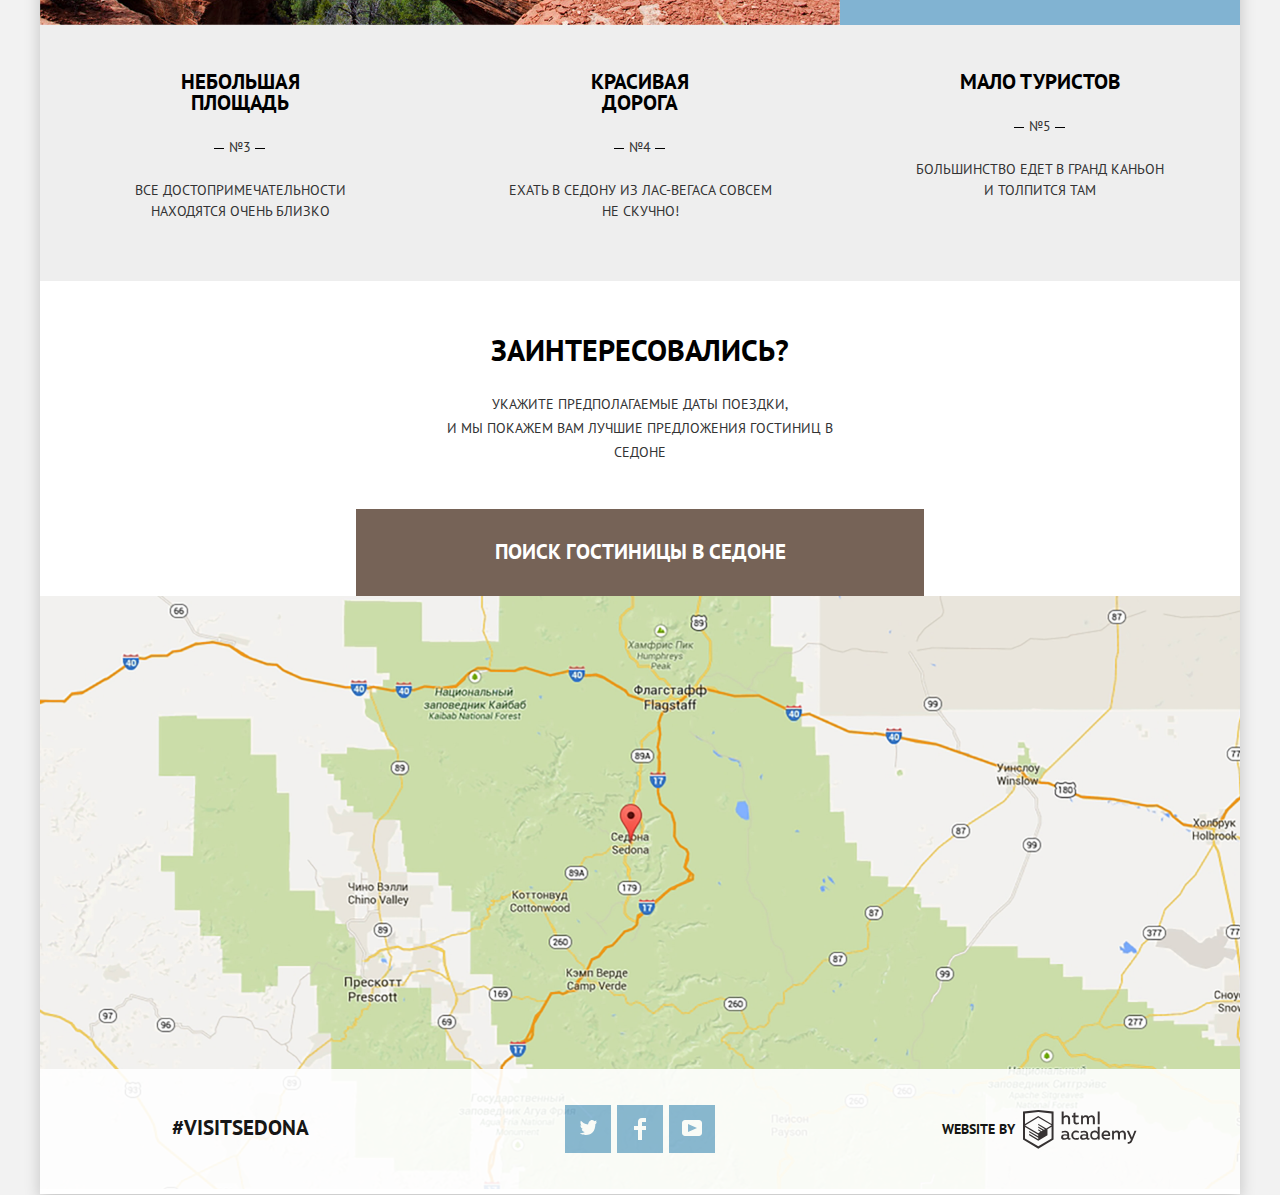
==== commit c2cb0f51: "исправления после 2ой проверки" ====
--- a/index.html
+++ b/index.html
@@ -1,6 +1,5 @@
 <!DOCTYPE html>
 <html lang="ru">
-
 <head>
   <meta charset="utf-8">
   <title>Седона</title>
@@ -8,7 +7,6 @@
   <link rel="stylesheet" href="css/normalize.css">
   <link rel="stylesheet" href="css/style.min.css">
 </head>
-
 <body>
   <div class="site-wrapper">
     <header class="main-header">
@@ -24,7 +22,6 @@
         </ul>
       </nav>
     </header>
-
     <main>
       <div class="sedona-description">
         <div class="welcome-wrapper">
@@ -32,7 +29,6 @@
         </div>
         <h1>Седона — небольшой городок в Аризоне, заслуживающий большего!</h1>
       </div>
-
       <section class="features">
         <h2 class="visually-hidden">Преимущества</h2>
         <p class="feature-text">Рассмотрим 5 причин, по которым Седона круче, чем гранд каньон!</p>
@@ -47,19 +43,18 @@
             <ul class="advice-list">
               <li class="advice-list-item accomodation">
                 <h4>Жильё</h4>
-                <p>Рекомендуем пожить в настоящем мотеле, всё как в кино!</p>
+                <p class="advice-info">Рекомендуем пожить в настоящем мотеле, всё как в кино!</p>
               </li>
               <li class="advice-list-item food">
                 <h4>Еда</h4>
-                <p>Всегда заказывайте фирменный бургер, вы не разочаруетесь!</p>
+                <p class="advice-info">Всегда заказывайте фирменный бургер, вы не разочаруетесь!</p>
               </li>
               <li class="advice-list-item souvenirs">
                 <h4>Сувениры</h4>
-                <p>Не только китайского, но и местного производства!</p>
+                <p class="advice-info">Не только китайского, но и местного производства!</p>
               </li>
             </ul>
           </li>
-
           <li class="features-list-item">
             <img src="img/feature2.jpg" width="800" height="256" alt="Фотография моста дьявола">
             <div class="feature-description">
@@ -85,7 +80,6 @@
           </li>
         </ul>
       </section>
-
       <section class="search">
         <h2 class="visually-hidden">Поиск гостиницы в Седоне</h2>
         <p class="search-words"><b>Заинтересовались?</b></p>
@@ -93,10 +87,8 @@
           и мы покажем вам лучшие предложения гостиниц в седоне
         </p>
         <button class="button open-search-button" type="button">Поиск гостиницы в Седоне</button>
-
         <div class="modal modal-search modal-show">
           <h2 class="visually-hidden">Поиск гостиницы в Седоне</h2>
-
           <form class="search-form" action="https://echo.htmlacademy.ru" method="post">
             <p class="search-form-item">
               <label for="arrival-date-info">Дата заезда:</label>
@@ -147,9 +139,7 @@
             <button class="button search-button" type="submit">Найти</button>
           </form>
         </div>
-
       </section>
-
       <section class="location">
         <h2 class="visually-hidden">Местоположение Седоны</h2>
         <iframe
@@ -157,7 +147,6 @@
           width="1200" height="593" style="border:0" allowfullscreen></iframe>
       </section>
     </main>
-
     <footer class="main-footer main-page-footer">
       <p class="sedona-hashtag">#visitsedona</p>
       <ul class="footer-social">
@@ -201,8 +190,6 @@
       </p>
     </footer>
   </div>
-
   <script src="js/script.min.js"></script>
 </body>
-
 </html>
--- a/css/style.min.css
+++ b/css/style.min.css
@@ -1 +1 @@
-body{font-family:'PT Sans',Arial,sans-serif;font-size:14px;font-weight:400;line-height:21px;margin:0;padding:0;text-transform:uppercase;color:#333;background-color:#f2f2f2}.site-wrapper{position:relative;width:1200px;margin:0 auto;background-color:#fff;-webkit-box-shadow:0 5px 15px 0 rgba(0,1,1,.2);box-shadow:0 5px 15px 0 rgba(0,1,1,.2)}a{text-decoration:none}img{max-width:100%;height:auto;object-fit:cover}.button{font:inherit;font-weight:700;text-align:center;vertical-align:middle;text-transform:uppercase;color:#fff;border:none}.button.open-search-button,.button.book-button{background-color:#766357}.button.open-search-button{font-size:21px;line-height:26px;display:block;-webkit-box-sizing:border-box;box-sizing:border-box;width:568px;margin:0 auto;padding-top:30px;padding-bottom:30px}.button.open-search-button:hover,.button.open-search-button:focus,.button.book-button:hover,.button.book-button:focus{background-color:#604e43}.button.open-search-button:active,.button.book-button:active{color:rgba(255,255,255,.3);background-color:#503e33}.button.button-calendar,.button.button-minus,.button.button-plus{font-size:0}.button.button-calendar{position:absolute;top:9px;right:9px;width:21px;height:22px;padding:0;background:none}.button.button-calendar path{outline:none;fill:#cacaca}.button.button-calendar:hover path,.button.button-calendar:focus path{outline:none;fill:#000}.button.button-calendar:active path{outline:none;fill:#81b3d2}.button.button-minus,.button.button-plus{position:relative;-webkit-box-sizing:border-box;box-sizing:border-box;width:38px;height:38px;background-color:#f2f2f2}.button.button-minus::before{position:absolute;top:19px;left:13px;width:12px;height:3px;content:'';border-top:3px solid #bdbbbc}.button.button-plus::before{position:absolute;top:19px;left:13px;width:12px;height:3px;content:'';border-top:3px solid #bdbbbc}.button.button-plus::after{position:absolute;top:15px;left:14px;width:3px;height:12px;content:'';border-right:3px solid #bdbbbc}.button.button-minus:hover::before,.button.button-minus:focus::before{border-top:3px solid #000}.button.button-minus:active::before{border-top:3px solid #81b3d2}.button.button-plus:hover::before,.button.button-plus:focus::before{border-top:3px solid #000}.button.button-plus:hover::after,.button.button-plus:focus::after{border-right:3px solid #000}.button.button-plus:active::before{border-top:3px solid #81b3d2}.button.button-plus:active::after{border-right:3px solid #81b3d2}.button.search-button,.button.info-button{background-color:#81b3d2}.button.search-button{font-size:21px;line-height:26px;-webkit-box-sizing:border-box;box-sizing:border-box;width:100%;margin-top:55px;padding-top:16px;padding-bottom:17px}.button.info-button{-webkit-box-sizing:border-box;box-sizing:border-box}.button.search-button:hover,.button.info-button:hover,.button.search-button:focus,.button.info-button:focus{background-color:#669ec0}.button.search-button:active,.button.info-button:active{color:rgba(255,255,255,.3);background-color:#5496bd}.social-button{font-size:0;background-color:#81b3d2}.social-button:hover,.social-button:focus{background-color:#669ec0}.social-button:active{background-color:#5496bd}.social-button:active svg{opacity:.3}.main-navigation{font-size:14px;font-weight:700;line-height:26px;margin:0;padding:0;color:#000;background-color:#fff}.site-navigation{display:-webkit-box;display:-ms-flexbox;display:flex;margin:0;padding:0;list-style:none;-ms-flex-wrap:wrap;flex-wrap:wrap}.site-navigation li{-webkit-box-sizing:border-box;box-sizing:border-box;width:239px;padding-top:14px;padding-bottom:16px}.site-navigation li:nth-child(2){margin-right:239px}.site-navigation li:first-child{padding-left:71px;text-align:left}.site-navigation li:nth-child(2){padding-left:73px;text-align:left}.site-navigation li:nth-child(3){padding-right:74px;text-align:right}.site-navigation li:nth-child(4){padding-right:67px;text-align:right}.site-navigation a{-webkit-box-sizing:border-box;box-sizing:border-box;width:100px;color:#000}.site-navigation a:hover,.site-navigation a:focus{color:#81b3d2}.site-navigation a:active{color:rgba(0,0,0,.3)}.main-header-logo{position:absolute;z-index:2;top:0;left:529px}.sedona-description{background-color:#fff}.welcome-wrapper{position:relative;padding-top:76px;padding-bottom:75px;text-align:center;background-color:#766357;background-image:url(../img/background-photo.jpg);background-repeat:no-repeat;background-position:0 -82px}.welcome-wrapper::after{position:absolute;bottom:-2px;left:-1px;width:1202px;height:59px;content:' ';background-image:url(../img/polygon.svg)}.sedona-description h1{font-size:21px;font-weight:700;line-height:26px;width:440px;margin:0 auto 28px;padding:0;padding-top:60px;text-align:center;color:#000}.features{margin-bottom:51px}.features .feature-text{font-size:14px;line-height:26px;width:500px;margin:0 auto 52px;padding:0;padding-left:9px;color:#333}.features-list{display:-webkit-box;display:-ms-flexbox;display:flex;margin:0;padding:0;list-style:none;background-color:#eee;-ms-flex-wrap:wrap;flex-wrap:wrap}.features-list-item{min-height:256px;text-align:center}.features-list .advice-list{display:-webkit-box;display:-ms-flexbox;display:flex;list-style:none;-ms-flex-wrap:wrap;flex-wrap:wrap}.advice-list-item{-webkit-box-sizing:border-box;box-sizing:border-box;width:400px;max-width:400px;min-height:332px;text-align:center}.features-list-item h3,.advice-list-item h4{font-size:21px;font-weight:700;line-height:21px;margin:0;margin-right:auto;margin-left:auto;padding:0;color:#000}.features-list-item h3{width:160px}.advice-list-item h4{position:relative;margin-top:162px;margin-right:auto;margin-left:auto}.advice-list-item h4::before{position:absolute;content:'';background-repeat:no-repeat;background-position:0 0}.accomodation h4::before{top:-103px;left:163px;width:72px;height:75px;background-image:url(../img/advice-icon-1.svg)}.food h4::before{top:-101px;left:163px;width:74px;height:70px;background-image:url(../img/advice-icon-2.svg)}.souvenirs h4::before{top:-107px;left:168px;width:64px;height:76px;background-image:url(../img/advice-icon-3.svg)}.features-list p,.features-list span{font-size:14px;font-weight:400;line-height:21px;margin:0;padding:0;color:#333}.advice-list-item p{-webkit-box-sizing:border-box;box-sizing:border-box;width:290px;margin-right:auto;margin-left:auto;text-align:center}.features-list-item{-webkit-box-sizing:border-box;box-sizing:border-box;text-align:center}.features-list-item:first-child,.features-list-item:nth-child(2){display:-webkit-box;display:-ms-flexbox;display:flex;text-align:center;background-color:#81b3d2;-ms-flex-wrap:wrap;flex-wrap:wrap}.features-list-item:not(:first-child) h3,.features-list-item:not(:nth-child(2)) h3{margin-top:48px;margin-bottom:24px;text-align:center}.features-list-item:first-child h3{margin-top:48px}.features-number{position:relative;display:block;margin-bottom:30px}.features-list-item:not(:first-child) p,.features-list-item:not(:nth-child(2)) p{width:280px;margin-top:23px;margin-right:auto;margin-left:auto;text-align:center}.feature-description{width:400px}.feature-description p,.feature-description span,.feature-description h3{color:#fff}.advice-list{margin:0;margin-bottom:-3px;padding:0;background-color:#fff}li.features-list-item:nth-child(n+3){width:400px}.search{position:relative}.search-words{font-size:30px;font-weight:700;line-height:36px;width:434px;margin:0 auto;margin-bottom:24px;padding:0;text-align:center;color:#000}.search .search-info{font-size:14px;line-height:24px;width:440px;margin:0 auto 47px;padding:0;text-align:center}.modal{position:absolute;left:316px;display:none;-webkit-box-sizing:border-box;box-sizing:border-box;width:568px;height:395px;padding:55px;background-color:#fff;-webkit-box-shadow:0 7px 15px 0 rgba(0,1,1,.15);box-shadow:0 7px 15px 0 rgba(0,1,1,.15)}.modal-show{display:block}.modal-search p{margin:0;padding:0}.search-form{display:-webkit-box;display:-ms-flexbox;display:flex;flex-direction:column;-webkit-box-orient:vertical;-webkit-box-direction:normal;-ms-flex-direction:column;-ms-flex-wrap:wrap;flex-wrap:wrap}.quantity-form-item{display:flex;justify-content:space-between}.quantity-form-item:first-of-type{width:226px}.quantity-form-item:nth-of-type(2){width:179px}.search-form-item label{font-size:14px;font-weight:700;line-height:26px;display:inline-block;margin-top:6px;vertical-align:middle;color:#000}.search-form input{font:inherit;font-size:14px;font-weight:700;line-height:26px;min-height:38px;margin-left:auto;border:2px solid #f2f2f2;background-color:#f2f2f2}p.search-form-item{position:relative;display:-webkit-box;display:-ms-flexbox;display:flex;margin-bottom:27px;-ms-flex-wrap:wrap;flex-wrap:wrap;-webkit-box-pack:justify;-ms-flex-pack:justify;justify-content:space-between}.search-form input:hover{border:2px solid #ebebeb;background-color:#ebebeb}.search-form input:focus{border:2px solid #e5e5e5;outline:none;background-color:transparent}.input-dates{-webkit-box-sizing:border-box;box-sizing:border-box;width:346px;padding:5px 40px 5px 10px;text-transform:uppercase}.quantity-form-wrapper{display:-webkit-box;display:-ms-flexbox;display:flex;flex-direction:row;margin-top:1px;-webkit-box-orient:horizontal;-webkit-box-direction:normal;-ms-flex-direction:row;-webkit-box-pack:justify;-ms-flex-pack:justify;justify-content:space-between}.quantity-buttons-wrapper{display:-webkit-box;display:-ms-flexbox;display:flex;flex-direction:row;width:114px;-webkit-box-orient:horizontal;-webkit-box-direction:normal;-ms-flex-direction:row}label[for='adults-quantity']{font-family:'PT Sans',Arial,sans-serif;font-size:14px;font-weight:700;font-style:normal;font-stretch:normal;line-height:1.86;width:71px;padding-top:7px;text-align:left;letter-spacing:normal}label[for='children-quantity']{font-family:'PT Sans',Arial,sans-serif;font-size:14px;font-weight:700;font-style:normal;font-stretch:normal;line-height:1.86;width:38px;padding-top:7px;text-align:left;letter-spacing:normal}.quantity-form-wrapper input[type='text']{-webkit-box-sizing:border-box;box-sizing:border-box;width:38px;height:38px;text-align:center}.location{-webkit-box-sizing:border-box;box-sizing:border-box;height:593px;background-color:#ababab;background-image:url(../img/map.jpg);background-repeat:no-repeat;background-position:0 0;background-size:cover}.main-footer{display:-webkit-box;display:-ms-flexbox;display:flex;color:#000;background-color:#fff;-webkit-box-pack:justify;-ms-flex-pack:justify;justify-content:space-between;padding:37px 102px 35px 132px}.main-page-footer{z-index:2;margin-top:-120px;opacity:.9}.main-footer .sedona-hashtag{font-size:21px;font-weight:700;line-height:26px;margin:0;margin-top:10px;padding:0}.main-footer .footer-social{display:-webkit-box;display:-ms-flexbox;display:flex;margin:0;padding:0;padding-left:23px;list-style:none}.footer-social li{position:relative;display:-webkit-box;display:-ms-flexbox;display:flex;margin-left:6px}.social-button{-webkit-box-sizing:border-box;box-sizing:border-box;width:46px;height:48px;padding-top:13px;text-align:center;background-color:#81b3d2}.social-button svg{text-align:center;vertical-align:middle;fill:#fff}.social-button svg:hover,.social-button svg:focus{fill:#fff}.social-button svg:active{fill:#81b3d2}.main-footer .footer-copyright{font-size:14px;font-weight:400;line-height:26px;display:-webkit-box;display:-ms-flexbox;display:flex;margin:0;margin-top:5px;padding:0;color:#000}.footer-copyright > b{margin-top:6px;margin-right:8px}.footer-copyright svg{fill:#231f20}.footer-copyright-logo:hover svg,.footer-copyright-logo:focus svg{fill:#81b3d2}.footer-copyright-logo:active svg{fill:#bdbbbc}.inner-page{color:#333;background-color:#fff}.filters{position:relative;-webkit-box-sizing:border-box;box-sizing:border-box;padding:28px 60px 0 71px;padding-bottom:7px;background-color:#81b3d2;background-image:url(../img/filter-background.jpg);background-repeat:no-repeat;background-position:0 -295px;background-size:cover}.filters-form{display:-webkit-box;display:-ms-flexbox;display:flex;-webkit-box-sizing:border-box;box-sizing:border-box;-webkit-box-pack:justify;-ms-flex-pack:justify;justify-content:space-between}.fieldset-wrapper{display:-webkit-box;display:-ms-flexbox;display:flex;-ms-flex-wrap:wrap;flex-wrap:wrap}.filters-form fieldset{display:-webkit-box;display:-ms-flexbox;display:flex;flex-direction:column;margin:0;padding:0;border:none;-webkit-box-orient:vertical;-webkit-box-direction:normal;-ms-flex-direction:column}.filters-form fieldset:not(:first-child){margin-left:76px}.filters-form legend{font-size:16px;font-weight:700;line-height:21px;margin:0;padding:0;color:#fff}.filters-form ul{font-size:14px;font-weight:400;line-height:21px;-webkit-box-sizing:border-box;box-sizing:border-box;width:140px;margin:0;margin-top:25px;margin-left:40px;padding:0;list-style:none;color:#fff}.filter-option{margin-bottom:25px}.filter-option label{position:relative;display:block;cursor:pointer;-webkit-user-select:none;-moz-user-select:none;-ms-user-select:none;user-select:none}.filter-input-checkbox + label::before{position:absolute;top:-1px;left:-40px;width:20px;height:20px;content:'';border:2px solid #fff;border-radius:2px}.filter-input-checkbox:disabled + label::before{border:2px solid #6a6a6a}.filter-input-checkbox:checked + label::before{position:absolute;top:-1px;left:-40px;width:26px;height:23px;content:'';border:none;background-image:url(../img/checkbox-on.png);background-repeat:no-repeat;background-position:0 0}.filter-input-checkbox:checked:disabled + label::before{background-image:url(../img/checkbox-on-disabled.png)}.filter-input-checkbox:hover + label::before,.filter-input-checkbox:focus + label::before{outline:3px solid #81b3d2}.filter-button{font-size:14px;font-weight:400;line-height:21px;position:absolute;top:148px;right:168px;display:block;width:137px;min-height:36px;color:#fff;border:2px solid #fff;border-radius:2px;background-color:transparent}.filter-button:hover,.filter-button:focus,.filter-button:active{color:#000;background-color:#fff}.filter-range{display:flex;flex-direction:column;width:330px;text-transform:uppercase;color:#fff;justify-content:space-between}.filter-range-title{font-size:16px;font-weight:600;line-height:21px;margin-bottom:9px}.price-controls{font-size:0;position:relative;width:314px;height:34px;margin-bottom:20px;border:2px solid #fff;border-radius:2px}.price-controls::after{position:absolute;top:50%;left:50%;width:2px;height:22px;content:'';-webkit-transform:translate(-50%,-50%);-ms-transform:translate(-50%,-50%);transform:translate(-50%,-50%);background:#fff}.price-controls label{font-size:14px;line-height:38px;display:inline-block;cursor:pointer;vertical-align:top}.price-controls .min-price,.price-controls .max-price{width:90px;margin-top:-2px;padding-left:66px}.price-controls .max-price{padding-left:56px}.price-controls input{font:inherit;width:50px;min-height:38px;margin:0;color:inherit;border:none;background:none}.range-controls{position:relative;margin-bottom:32px}.range-controls .scale{width:318px;height:2px;background:rgba(255,255,255,.3)}.range-controls .bar{width:80%;height:2px;background:#fff}.range-toggle{position:absolute;top:-9px;width:4px;height:4px;cursor:pointer;border:8px solid #fff;border-radius:50%;background:#ababab;-webkit-box-shadow:0 2px 1px 0 rgba(0,1,1,.2);box-shadow:0 2px 1px 0 rgba(0,1,1,.2)}.range-toggle:hover{transform:scale(1.1,1.1);background:#1c4f80}.range-toggle-min{left:0}.range-toggle-max{left:77%}.sorting{display:-webkit-box;display:-ms-flexbox;display:flex;-webkit-box-sizing:border-box;box-sizing:border-box;padding:28px 72px 30px;border-bottom:1px solid #f2f2f2;background-color:#fff}.sorting-result{font-size:21px;font-weight:700;line-height:26px;-webkit-box-sizing:border-box;box-sizing:border-box;margin:0;margin-right:49px;padding:0;color:#000}.sorting h2{font-size:12px;font-weight:400;line-height:18px;-webkit-box-sizing:border-box;box-sizing:border-box;margin:0;margin-top:7px;padding:0;color:#000}.sorting-type-list{font-size:12px;font-weight:400;line-height:18px;display:-webkit-box;display:-ms-flexbox;display:flex;-webkit-box-sizing:border-box;box-sizing:border-box;width:238px;margin:0;margin-top:6px;margin-left:41px;padding:0;list-style:none;color:rgba(0,0,0,.3);flex-wrap:wrap;-webkit-box-pack:justify;-ms-flex-pack:justify;justify-content:space-between}.sorting-type-list a{font-size:12px;font-weight:400;line-height:18px;text-decoration:underline;color:rgba(0,0,0,.3);-webkit-text-decoration-color:rgba(0,0,0,.3);text-decoration-color:rgba(0,0,0,.3);-webkit-text-decoration-style:dotted;text-decoration-style:dotted}.current-sorting a,.current-sorting a:hover,.current-sorting a:focus{text-decoration:none;color:#81b3d2}.sorting-type-list a:hover,.sorting-type-list a:focus{color:#81b3d2;-webkit-text-decoration-color:#81b3d2;text-decoration-color:#81b3d2}.sorting-type-list a:active{text-decoration:none;color:#000}.sorting-arrows{display:-webkit-box;display:-ms-flexbox;display:flex;flex-direction:row;width:34px;margin-top:9px;margin-left:auto;-webkit-box-orient:horizontal;-webkit-box-direction:normal;-ms-flex-direction:row;-webkit-box-pack:justify;-ms-flex-pack:justify;justify-content:space-between}.sort-arrow{display:block;width:0;height:0;border:11px solid transparent;border-right-width:5px;border-left-width:5px}.sort-arrow-up{border-top:0;border-bottom-color:#cacaca}.sort-arrow-up:hover,.sort-arrow-up:focus{border-bottom-color:#231f20;outline:2px solid #81b3d2}.sort-arrow-up:active{border-bottom-color:#81b3d2;outline:2px solid #81b3d2}.sort-arrow-down{border-top-color:#81b3d2;border-bottom:0}.sort-arrow-down:hover,.sort-arrow-down:focus{border-top-color:#231f20;outline:2px solid #81b3d2}.sort-arrow-down:active{border-top-color:#81b3d2;outline:2px solid #81b3d2}.hotels-list{display:-webkit-box;display:-ms-flexbox;display:flex;flex-direction:column;-webkit-box-sizing:border-box;box-sizing:border-box;margin:0;padding:0;list-style:none;-webkit-box-orient:vertical;-webkit-box-direction:normal;-ms-flex-direction:column}.hotel-list-item{display:-webkit-box;display:-ms-flexbox;display:flex;-webkit-box-sizing:border-box;box-sizing:border-box;padding:30px 72px;border-bottom:1px solid #f2f2f2}.hotel-description{display:-webkit-box;display:-ms-flexbox;display:flex;flex-direction:column;-webkit-box-sizing:border-box;box-sizing:border-box;width:270px;-webkit-box-orient:vertical;-webkit-box-direction:normal;-ms-flex-direction:column;-webkit-box-pack:justify;-ms-flex-pack:justify;justify-content:space-between}.hotel-description h3,.hotel-description p{margin:0;padding:0}.hotel-description h3{font-size:21px;font-weight:700;line-height:26px;margin:0;margin-top:-5px;padding:0;color:#000}.price-info{display:-webkit-box;display:-ms-flexbox;display:flex;flex-direction:row;width:182px;-webkit-box-orient:horizontal;-webkit-box-direction:normal;-ms-flex-direction:row;-webkit-box-pack:justify;-ms-flex-pack:justify;justify-content:space-between}.button-section{display:-webkit-box;display:-ms-flexbox;display:flex;flex-direction:row;-webkit-box-orient:horizontal;-webkit-box-direction:normal;-ms-flex-direction:row}.book-button,.info-button{font:inherit;display:block;-webkit-box-sizing:border-box;box-sizing:border-box;padding:3px 17px;text-align:center;text-transform:uppercase;color:#fff;border:none}.info-button{width:110px;margin-right:6px}.book-button{width:142px}.hotel-name > a{font-size:21px;font-weight:700;line-height:26px;display:block;-webkit-box-sizing:border-box;box-sizing:border-box;color:#000}.hotel-name > a:hover,.hotel-name > a:focus{color:#81b3d2}.hotel-name > a:active{color:rgba(0,0,0,.3)}.type-of-hotel,.price{font-size:14px;font-weight:400;line-height:21px;margin-top:-5px;color:#333}.rating{display:-webkit-box;display:-ms-flexbox;display:flex;flex-direction:column;margin-left:auto;-webkit-box-orient:vertical;-webkit-box-direction:normal;-ms-flex-direction:column;-webkit-box-pack:justify;-ms-flex-pack:justify;justify-content:space-between}.rating ul{font-size:0;display:-webkit-box;display:-ms-flexbox;display:flex;-webkit-box-sizing:border-box;box-sizing:border-box;margin:0;padding:0;list-style:none}.rating-stars{display:-webkit-box;display:-ms-flexbox;display:flex;flex-direction:row;margin-bottom:47px;-webkit-box-orient:horizontal;-webkit-box-direction:normal;-ms-flex-direction:row;-webkit-box-pack:end;-ms-flex-pack:end;justify-content:flex-end}.rating-stars li{position:relative;width:18px;margin-left:5px}.rating-stars li::before{position:absolute;width:18px;height:17px;content:'';background-image:url(../img/star.svg);background-repeat:no-repeat;background-position:0 0}.rating-score{font-size:14px;font-weight:400;line-height:21px;display:block;-webkit-box-sizing:border-box;box-sizing:border-box;width:112px;padding:3px 13px 3px 16px;color:#666;background-color:#f2f2f2}.visually-hidden{position:absolute;overflow:hidden;clip:rect(0 0 0 0);width:1px;height:1px;margin:-1px;padding:0;white-space:nowrap;border:0;-webkit-clip-path:inset(100%);clip-path:inset(100%)}@-webkit-keyframes move{0%{-webkit-transform:translateY(-2000px);transform:translateY(-2000px)}100%{-webkit-transform:translateY(0);transform:translateY(0)}}@keyframes move{0%{-webkit-transform:translateY(-2000px);transform:translateY(-2000px)}100%{-webkit-transform:translateY(0);transform:translateY(0)}}.modal-show{-webkit-animation-name:move;animation-name:move;-webkit-animation-duration:1s;animation-duration:1s}input[name='children-quantity']{-webkit-box-sizing:border-box;box-sizing:border-box;width:38px;height:38px;text-align:center}.features-list-item:nth-child(2) p{width:320px}.advice-list-item.food p{width:290px}.features-number::before,.features-number::after{position:absolute;position:absolute;top:11px;width:10px;height:1px;content:'';border:none;background-color:#000}.features-number::before{left:174px}.features-number::after{left:215px}.features-list-item:first-child .features-number::before,.features-list-item:first-child .features-number::after,.features-list-item:nth-child(2) .features-number::before,.features-list-item:nth-child(2) .features-number::after{background-color:#fff}.site-navigation .current,.site-navigation .current:hover,.site-navigation .current:focus,.site-navigation .current:active{color:#766357}.features-list-item:nth-child(5) p.last-feature{width:250px}.features-list-item:not(:first-child) p{margin-top:22px}.hotel-image-wrapper{height:90px;margin:0;margin-right:30px;padding:0}.button.button-calendar svg{position:relative}.features-list-item:nth-child(2) p{width:320px;margin-top:21px}.main-page-footer{padding-top:36px}
+body{font-family:'PT Sans',Arial,sans-serif;font-size:14px;font-weight:400;line-height:21px;margin:0;padding:0;text-transform:uppercase;color:#333;background-color:#f2f2f2}.site-wrapper{position:relative;width:1200px;margin:0 auto;background-color:#fff;-webkit-box-shadow:0 5px 15px 0 rgba(0,1,1,.2);box-shadow:0 5px 15px 0 rgba(0,1,1,.2)}a{text-decoration:none}img{max-width:100%;height:auto;object-fit:cover}.button{font:inherit;font-weight:700;text-align:center;vertical-align:middle;text-transform:uppercase;color:#fff;border:none}.button.open-search-button,.button.book-button{background-color:#766357}.button.open-search-button{font-size:21px;line-height:26px;display:block;-webkit-box-sizing:border-box;box-sizing:border-box;width:568px;margin:0 auto;padding-top:30px;padding-bottom:31px}.button.open-search-button:hover,.button.open-search-button:focus,.button.book-button:hover,.button.book-button:focus{background-color:#604e43}.button.open-search-button:active,.button.book-button:active{color:rgba(255,255,255,.3);background-color:#503e33}.button.button-calendar,.button.button-minus,.button.button-plus{font-size:0}.button.button-calendar{position:absolute;top:9px;right:9px;width:21px;height:22px;padding:0;background:none}.button.button-calendar path{outline:none;fill:#cacaca}.button.button-calendar:hover path,.button.button-calendar:focus path{outline:none;fill:#000}.button.button-calendar:active path{outline:none;fill:#81b3d2}.button.button-minus,.button.button-plus{position:relative;-webkit-box-sizing:border-box;box-sizing:border-box;width:38px;height:38px;background-color:#f2f2f2}.button.button-minus::before{position:absolute;top:19px;left:13px;width:12px;height:3px;content:'';border-top:3px solid #bdbbbc}.button.button-plus::before{position:absolute;top:19px;left:13px;width:12px;height:3px;content:'';border-top:3px solid #bdbbbc}.button.button-plus::after{position:absolute;top:15px;left:14px;width:3px;height:12px;content:'';border-right:3px solid #bdbbbc}.button.button-minus:hover::before,.button.button-minus:focus::before{border-top:3px solid #000}.button.button-minus:active::before{border-top:3px solid #81b3d2}.button.button-plus:hover::before,.button.button-plus:focus::before{border-top:3px solid #000}.button.button-plus:hover::after,.button.button-plus:focus::after{border-right:3px solid #000}.button.button-plus:active::before{border-top:3px solid #81b3d2}.button.button-plus:active::after{border-right:3px solid #81b3d2}.button.search-button,.button.info-button{background-color:#81b3d2}.button.search-button{font-size:21px;line-height:26px;-webkit-box-sizing:border-box;box-sizing:border-box;width:100%;margin-top:55px;padding-top:16px;padding-bottom:17px}.button.info-button{-webkit-box-sizing:border-box;box-sizing:border-box}.button.search-button:hover,.button.info-button:hover,.button.search-button:focus,.button.info-button:focus{background-color:#669ec0}.button.search-button:active,.button.info-button:active{color:rgba(255,255,255,.3);background-color:#5496bd}.social-button{font-size:0;background-color:#81b3d2}.social-button:hover,.social-button:focus{background-color:#669ec0}.social-button:active{background-color:#5496bd}.social-button:active svg{opacity:.3}.main-navigation{font-size:14px;font-weight:700;line-height:26px;margin:0;padding:0;color:#000;background-color:#fff}.site-navigation{display:-webkit-box;display:-ms-flexbox;display:flex;margin:0;padding:0;list-style:none;-ms-flex-wrap:wrap;flex-wrap:wrap}.site-navigation li{-webkit-box-sizing:border-box;box-sizing:border-box;width:239px;padding-top:14px;padding-bottom:16px}.site-navigation li:nth-child(2){margin-right:239px}.site-navigation li:first-child{padding-left:71px;text-align:left}.site-navigation li:nth-child(2){padding-left:73px;text-align:left}.site-navigation li:nth-child(3){padding-right:74px;text-align:right}.site-navigation li:nth-child(4){padding-right:67px;text-align:right}.site-navigation a{-webkit-box-sizing:border-box;box-sizing:border-box;width:100px;color:#000}.site-navigation a:hover,.site-navigation a:focus{color:#81b3d2}.site-navigation a:active{color:rgba(0,0,0,.3)}.main-header-logo{position:absolute;z-index:2;top:0;left:529px}.sedona-description{background-color:#fff}.welcome-wrapper{position:relative;padding-top:76px;padding-bottom:75px;text-align:center;background-color:#766357;background-image:url(../img/background-photo.jpg);background-repeat:no-repeat;background-position:0 -82px}.welcome-wrapper::after{position:absolute;bottom:-2px;left:-1px;width:1202px;height:59px;content:' ';background-image:url(../img/polygon.svg)}.sedona-description h1{font-size:21px;font-weight:700;line-height:26px;width:440px;margin:0 auto 28px;padding:0;padding-top:58px;text-align:center;color:#000}.features{margin-bottom:51px}.features .feature-text{font-size:14px;line-height:26px;width:500px;margin:0 auto 52px;padding:0;padding-left:9px;color:#333}.features-list{display:-webkit-box;display:-ms-flexbox;display:flex;margin:0;padding:0;list-style:none;background-color:#eee;-ms-flex-wrap:wrap;flex-wrap:wrap}.features-list-item{min-height:256px;text-align:center}.features-list .advice-list{display:-webkit-box;display:-ms-flexbox;display:flex;list-style:none;-ms-flex-wrap:wrap;flex-wrap:wrap}.advice-list-item{-webkit-box-sizing:border-box;box-sizing:border-box;width:400px;max-width:400px;min-height:332px;text-align:center}.features-list-item h3,.advice-list-item h4{font-size:21px;font-weight:700;line-height:21px;margin:0;margin-right:auto;margin-left:auto;padding:0;color:#000}.features-list-item h3{width:160px}.advice-list-item h4{position:relative;margin-top:160px;margin-right:auto;margin-left:auto}.advice-list-item h4::before{position:absolute;content:'';background-repeat:no-repeat;background-position:0 0}.accomodation h4::before{top:-100px;left:163px;width:72px;height:75px;background-image:url(../img/advice-icon-1.svg)}.food h4::before{top:-99px;left:163px;width:74px;height:70px;background-image:url(../img/advice-icon-2.svg)}.souvenirs h4::before{top:-104px;left:168px;width:64px;height:76px;background-image:url(../img/advice-icon-3.svg)}.features-list p,.features-list span{font-size:14px;font-weight:400;line-height:21px;margin:0;padding:0;color:#333}.advice-list-item p{-webkit-box-sizing:border-box;box-sizing:border-box;width:290px;margin-right:auto;margin-left:auto;text-align:center}.features-list-item{-webkit-box-sizing:border-box;box-sizing:border-box;text-align:center}.features-list-item:first-child,.features-list-item:nth-child(2){display:-webkit-box;display:-ms-flexbox;display:flex;text-align:center;background-color:#81b3d2;-ms-flex-wrap:wrap;flex-wrap:wrap}.features-list-item:not(:first-child) h3,.features-list-item:not(:nth-child(2)) h3{margin-top:46px;margin-bottom:24px;text-align:center}.features-list-item:first-child h3{margin-top:46px}.features-number{position:relative;display:block;margin-bottom:30px}.features-list-item:not(:first-child) p,.features-list-item:not(:nth-child(2)) p{width:280px;margin-top:23px;margin-right:auto;margin-left:auto;text-align:center}.feature-description{width:400px}.feature-description p,.feature-description span,.feature-description h3{color:#fff}.advice-list{margin:0;margin-bottom:-1px;padding:0;background-color:#fff}li.features-list-item:nth-child(n+3){width:400px}.search{position:relative}.search-words{font-size:30px;font-weight:700;line-height:36px;width:434px;margin:0 auto;margin-bottom:24px;padding:0;text-align:center;color:#000}.search .search-info{font-size:14px;line-height:24px;width:440px;margin:0 auto 45px;padding:0;text-align:center}.modal{position:absolute;left:316px;display:none;-webkit-box-sizing:border-box;box-sizing:border-box;width:568px;height:395px;padding:55px;background-color:#fff;-webkit-box-shadow:0 7px 15px 0 rgba(0,1,1,.15);box-shadow:0 7px 15px 0 rgba(0,1,1,.15)}.modal-show{display:block}.modal-search p{margin:0;padding:0}.search-form{display:-webkit-box;display:-ms-flexbox;display:flex;flex-direction:column;-webkit-box-orient:vertical;-webkit-box-direction:normal;-ms-flex-direction:column;-ms-flex-wrap:wrap;flex-wrap:wrap}.quantity-form-item{display:flex;justify-content:space-between}.quantity-form-item:first-of-type{width:226px}.quantity-form-item:nth-of-type(2){width:179px}.search-form-item label{font-size:14px;font-weight:700;line-height:26px;display:inline-block;margin-top:6px;vertical-align:middle;color:#000}.search-form input{font:inherit;font-size:14px;font-weight:700;line-height:26px;min-height:38px;margin-left:auto;border:2px solid #f2f2f2;background-color:#f2f2f2}p.search-form-item{position:relative;display:-webkit-box;display:-ms-flexbox;display:flex;margin-bottom:27px;-ms-flex-wrap:wrap;flex-wrap:wrap;-webkit-box-pack:justify;-ms-flex-pack:justify;justify-content:space-between}.search-form input:hover{border:2px solid #ebebeb;background-color:#ebebeb}.search-form input:focus{border:2px solid #e5e5e5;outline:none;background-color:transparent}.input-dates{-webkit-box-sizing:border-box;box-sizing:border-box;width:346px;padding:5px 40px 5px 10px;text-transform:uppercase}.quantity-form-wrapper{display:-webkit-box;display:-ms-flexbox;display:flex;flex-direction:row;margin-top:1px;-webkit-box-orient:horizontal;-webkit-box-direction:normal;-ms-flex-direction:row;-webkit-box-pack:justify;-ms-flex-pack:justify;justify-content:space-between}.quantity-buttons-wrapper{display:-webkit-box;display:-ms-flexbox;display:flex;flex-direction:row;width:114px;-webkit-box-orient:horizontal;-webkit-box-direction:normal;-ms-flex-direction:row}label[for='adults-quantity']{font-family:'PT Sans',Arial,sans-serif;font-size:14px;font-weight:700;font-style:normal;font-stretch:normal;line-height:1.86;width:71px;padding-top:7px;text-align:left;letter-spacing:normal}label[for='children-quantity']{font-family:'PT Sans',Arial,sans-serif;font-size:14px;font-weight:700;font-style:normal;font-stretch:normal;line-height:1.86;width:38px;padding-top:7px;text-align:left;letter-spacing:normal}.quantity-form-wrapper input[type='text']{-webkit-box-sizing:border-box;box-sizing:border-box;width:38px;height:38px;text-align:center}.location{-webkit-box-sizing:border-box;box-sizing:border-box;height:593px;background-color:#ababab;background-image:url(../img/map.jpg);background-repeat:no-repeat;background-position:0 0;background-size:cover}.main-footer{display:-webkit-box;display:-ms-flexbox;display:flex;color:#000;background-color:#fff;-webkit-box-pack:justify;-ms-flex-pack:justify;justify-content:space-between;padding:37px 102px 35px 132px}.main-page-footer{z-index:2;margin-top:-120px;opacity:.9}.main-footer .sedona-hashtag{font-size:21px;font-weight:700;line-height:26px;margin:0;margin-top:10px;padding:0}.main-footer .footer-social{display:-webkit-box;display:-ms-flexbox;display:flex;margin:0;padding:0;padding-left:23px;list-style:none}.footer-social li{position:relative;display:-webkit-box;display:-ms-flexbox;display:flex;margin-left:6px}.social-button{-webkit-box-sizing:border-box;box-sizing:border-box;width:46px;height:48px;padding-top:13px;text-align:center;background-color:#81b3d2}.social-button svg{text-align:center;vertical-align:middle;fill:#fff}.social-button svg:hover,.social-button svg:focus{fill:#fff}.social-button svg:active{fill:#81b3d2}.main-footer .footer-copyright{font-size:14px;font-weight:400;line-height:26px;display:-webkit-box;display:-ms-flexbox;display:flex;margin:0;margin-top:5px;padding:0;color:#000}.footer-copyright > b{margin-top:6px;margin-right:8px}.footer-copyright svg{fill:#231f20}.footer-copyright-logo:hover svg,.footer-copyright-logo:focus svg{fill:#81b3d2}.footer-copyright-logo:active svg{fill:#bdbbbc}.inner-page{color:#333;background-color:#fff}.filters{position:relative;-webkit-box-sizing:border-box;box-sizing:border-box;padding:28px 60px 0 71px;padding-bottom:7px;background-color:#81b3d2;background-image:url(../img/filter-background.jpg);background-repeat:no-repeat;background-position:0 -295px;background-size:cover}.filters-form{display:-webkit-box;display:-ms-flexbox;display:flex;-webkit-box-sizing:border-box;box-sizing:border-box;-webkit-box-pack:justify;-ms-flex-pack:justify;justify-content:space-between}.fieldset-wrapper{display:-webkit-box;display:-ms-flexbox;display:flex;-ms-flex-wrap:wrap;flex-wrap:wrap}.filters-form fieldset{display:-webkit-box;display:-ms-flexbox;display:flex;flex-direction:column;margin:0;padding:0;border:none;-webkit-box-orient:vertical;-webkit-box-direction:normal;-ms-flex-direction:column}.filters-form fieldset:not(:first-child){margin-left:76px}.filters-form legend{font-size:16px;font-weight:700;line-height:21px;margin:0;padding:0;color:#fff}.filters-form ul{font-size:14px;font-weight:400;line-height:21px;-webkit-box-sizing:border-box;box-sizing:border-box;width:140px;margin:0;margin-top:25px;margin-left:40px;padding:0;list-style:none;color:#fff}.filter-option{margin-bottom:25px}.filter-option label{position:relative;display:block;cursor:pointer;-webkit-user-select:none;-moz-user-select:none;-ms-user-select:none;user-select:none}.filter-input-checkbox + label::before{position:absolute;top:-1px;left:-40px;width:20px;height:20px;content:'';border:2px solid #fff;border-radius:2px}.filter-input-checkbox:disabled + label::before{border:2px solid #6a6a6a}.filter-input-checkbox:checked + label::before{position:absolute;top:-1px;left:-40px;width:26px;height:23px;content:'';border:none;background-image:url(../img/checkbox-on.png);background-repeat:no-repeat;background-position:0 0}.filter-input-checkbox:checked:disabled + label::before{background-image:url(../img/checkbox-on-disabled.png)}.filter-input-checkbox:hover + label::before,.filter-input-checkbox:focus + label::before{outline:3px solid #81b3d2}.filter-button{font-size:14px;font-weight:400;line-height:21px;position:absolute;top:148px;right:168px;display:block;width:137px;min-height:36px;color:#fff;border:2px solid #fff;border-radius:2px;background-color:transparent}.filter-button:hover,.filter-button:focus,.filter-button:active{color:#000;background-color:#fff}.filter-range{display:flex;flex-direction:column;width:330px;text-transform:uppercase;color:#fff;justify-content:space-between}.filter-range-title{font-size:16px;font-weight:600;line-height:21px;margin-bottom:9px}.price-controls{font-size:0;position:relative;width:314px;height:34px;margin-bottom:20px;border:2px solid #fff;border-radius:2px}.price-controls::after{position:absolute;top:50%;left:50%;width:2px;height:22px;content:'';-webkit-transform:translate(-50%,-50%);-ms-transform:translate(-50%,-50%);transform:translate(-50%,-50%);background:#fff}.price-controls label{font-size:14px;line-height:38px;display:inline-block;cursor:pointer;vertical-align:top}.price-controls .min-price,.price-controls .max-price{width:90px;margin-top:-2px;padding-left:66px}.price-controls .max-price{padding-left:56px}.price-controls input{font:inherit;width:50px;min-height:38px;margin:0;color:inherit;border:none;background:none}.range-controls{position:relative;margin-bottom:32px}.range-controls .scale{width:318px;height:2px;background:rgba(255,255,255,.3)}.range-controls .bar{width:80%;height:2px;background:#fff}.range-toggle{position:absolute;top:-9px;width:4px;height:4px;cursor:pointer;border:8px solid #fff;border-radius:50%;background:#ababab;-webkit-box-shadow:0 2px 1px 0 rgba(0,1,1,.2);box-shadow:0 2px 1px 0 rgba(0,1,1,.2)}.range-toggle:hover{transform:scale(1.1,1.1);background:#1c4f80}.range-toggle-min{left:0}.range-toggle-max{left:77%}.sorting{display:-webkit-box;display:-ms-flexbox;display:flex;-webkit-box-sizing:border-box;box-sizing:border-box;padding:28px 72px 30px;border-bottom:1px solid #f2f2f2;background-color:#fff}.sorting-result{font-size:21px;font-weight:700;line-height:26px;-webkit-box-sizing:border-box;box-sizing:border-box;margin:0;margin-right:49px;padding:0;color:#000}.sorting h2{font-size:12px;font-weight:400;line-height:18px;-webkit-box-sizing:border-box;box-sizing:border-box;margin:0;margin-top:7px;padding:0;color:#000}.sorting-type-list{font-size:12px;font-weight:400;line-height:18px;display:-webkit-box;display:-ms-flexbox;display:flex;-webkit-box-sizing:border-box;box-sizing:border-box;width:238px;margin:0;margin-top:6px;margin-left:41px;padding:0;list-style:none;color:rgba(0,0,0,.3);flex-wrap:wrap;-webkit-box-pack:justify;-ms-flex-pack:justify;justify-content:space-between}.sorting-type-list a{font-size:12px;font-weight:400;line-height:18px;text-decoration:underline;color:rgba(0,0,0,.3);-webkit-text-decoration-color:rgba(0,0,0,.3);text-decoration-color:rgba(0,0,0,.3);-webkit-text-decoration-style:dotted;text-decoration-style:dotted}.current-sorting a,.current-sorting a:hover,.current-sorting a:focus{text-decoration:none;color:#81b3d2}.sorting-type-list a:hover,.sorting-type-list a:focus{color:#81b3d2;-webkit-text-decoration-color:#81b3d2;text-decoration-color:#81b3d2}.sorting-type-list a:active{text-decoration:none;color:#000}.sorting-arrows{display:-webkit-box;display:-ms-flexbox;display:flex;flex-direction:row;width:34px;margin-top:9px;margin-left:auto;-webkit-box-orient:horizontal;-webkit-box-direction:normal;-ms-flex-direction:row;-webkit-box-pack:justify;-ms-flex-pack:justify;justify-content:space-between}.sort-arrow{display:block;width:0;height:0;border:11px solid transparent;border-right-width:5px;border-left-width:5px}.sort-arrow-up{border-top:0;border-bottom-color:#cacaca}.sort-arrow-up:hover,.sort-arrow-up:focus{border-bottom-color:#231f20;outline:2px solid #81b3d2}.sort-arrow-up:active{border-bottom-color:#81b3d2;outline:2px solid #81b3d2}.sort-arrow-down{border-top-color:#81b3d2;border-bottom:0}.sort-arrow-down:hover,.sort-arrow-down:focus{border-top-color:#231f20;outline:2px solid #81b3d2}.sort-arrow-down:active{border-top-color:#81b3d2;outline:2px solid #81b3d2}.hotels-list{display:-webkit-box;display:-ms-flexbox;display:flex;flex-direction:column;-webkit-box-sizing:border-box;box-sizing:border-box;margin:0;padding:0;list-style:none;-webkit-box-orient:vertical;-webkit-box-direction:normal;-ms-flex-direction:column}.hotel-list-item{display:-webkit-box;display:-ms-flexbox;display:flex;-webkit-box-sizing:border-box;box-sizing:border-box;padding:30px 72px;border-bottom:1px solid #f2f2f2}.hotel-description{display:-webkit-box;display:-ms-flexbox;display:flex;flex-direction:column;-webkit-box-sizing:border-box;box-sizing:border-box;width:270px;-webkit-box-orient:vertical;-webkit-box-direction:normal;-ms-flex-direction:column;-webkit-box-pack:justify;-ms-flex-pack:justify;justify-content:space-between}.hotel-description h3,.hotel-description p{margin:0;padding:0}.hotel-description h3{font-size:21px;font-weight:700;line-height:26px;margin:0;margin-top:-5px;padding:0;color:#000}.price-info{display:-webkit-box;display:-ms-flexbox;display:flex;flex-direction:row;width:182px;-webkit-box-orient:horizontal;-webkit-box-direction:normal;-ms-flex-direction:row;-webkit-box-pack:justify;-ms-flex-pack:justify;justify-content:space-between}.button-section{display:-webkit-box;display:-ms-flexbox;display:flex;flex-direction:row;-webkit-box-orient:horizontal;-webkit-box-direction:normal;-ms-flex-direction:row}.book-button,.info-button{font:inherit;display:block;-webkit-box-sizing:border-box;box-sizing:border-box;padding:3px 17px;text-align:center;text-transform:uppercase;color:#fff;border:none}.info-button{width:110px;margin-right:6px}.book-button{width:142px}.hotel-name > a{font-size:21px;font-weight:700;line-height:26px;display:block;-webkit-box-sizing:border-box;box-sizing:border-box;color:#000}.hotel-name > a:hover,.hotel-name > a:focus{color:#81b3d2}.hotel-name > a:active{color:rgba(0,0,0,.3)}.type-of-hotel,.price{font-size:14px;font-weight:400;line-height:21px;margin-top:-5px;color:#333}.rating{display:-webkit-box;display:-ms-flexbox;display:flex;flex-direction:column;margin-left:auto;-webkit-box-orient:vertical;-webkit-box-direction:normal;-ms-flex-direction:column;-webkit-box-pack:justify;-ms-flex-pack:justify;justify-content:space-between}.rating ul{font-size:0;display:-webkit-box;display:-ms-flexbox;display:flex;-webkit-box-sizing:border-box;box-sizing:border-box;margin:0;padding:0;list-style:none}.rating-stars{display:-webkit-box;display:-ms-flexbox;display:flex;flex-direction:row;margin-bottom:47px;-webkit-box-orient:horizontal;-webkit-box-direction:normal;-ms-flex-direction:row;-webkit-box-pack:end;-ms-flex-pack:end;justify-content:flex-end}.rating-stars li{position:relative;width:18px;margin-left:5px}.rating-stars li::before{position:absolute;width:18px;height:17px;content:'';background-image:url(../img/star.svg);background-repeat:no-repeat;background-position:0 0}.rating-score{font-size:14px;font-weight:400;line-height:21px;display:block;-webkit-box-sizing:border-box;box-sizing:border-box;width:112px;padding:3px 13px 3px 16px;color:#666;background-color:#f2f2f2}.visually-hidden{position:absolute;overflow:hidden;clip:rect(0 0 0 0);width:1px;height:1px;margin:-1px;padding:0;white-space:nowrap;border:0;-webkit-clip-path:inset(100%);clip-path:inset(100%)}@-webkit-keyframes move{0%{-webkit-transform:translateY(-2000px);transform:translateY(-2000px)}100%{-webkit-transform:translateY(0);transform:translateY(0)}}@keyframes move{0%{-webkit-transform:translateY(-2000px);transform:translateY(-2000px)}100%{-webkit-transform:translateY(0);transform:translateY(0)}}.modal-show{-webkit-animation-name:move;animation-name:move;-webkit-animation-duration:1s;animation-duration:1s}input[name='children-quantity']{-webkit-box-sizing:border-box;box-sizing:border-box;width:38px;height:38px;text-align:center}.features-list-item:nth-child(2) p{width:320px}.advice-list-item.food p{width:290px}.features-number::before,.features-number::after{position:absolute;position:absolute;top:11px;width:10px;height:1px;content:'';border:none;background-color:#000}.features-number::before{left:174px}.features-number::after{left:215px}.features-list-item:first-child .features-number::before,.features-list-item:first-child .features-number::after,.features-list-item:nth-child(2) .features-number::before,.features-list-item:nth-child(2) .features-number::after{background-color:#fff}.site-navigation .current,.site-navigation .current:hover,.site-navigation .current:focus,.site-navigation .current:active{color:#766357}.features-list-item:nth-child(5) p.last-feature{width:250px}.features-list-item:not(:first-child) p{margin-top:22px}.hotel-image-wrapper{height:90px;margin:0;margin-right:30px;padding:0}.button.button-calendar svg{position:relative}.features-list-item:nth-child(2) p{width:320px;margin-top:21px}.main-page-footer{padding-top:36px}.advice-list-item > p.advice-info{margin-top:25px}
